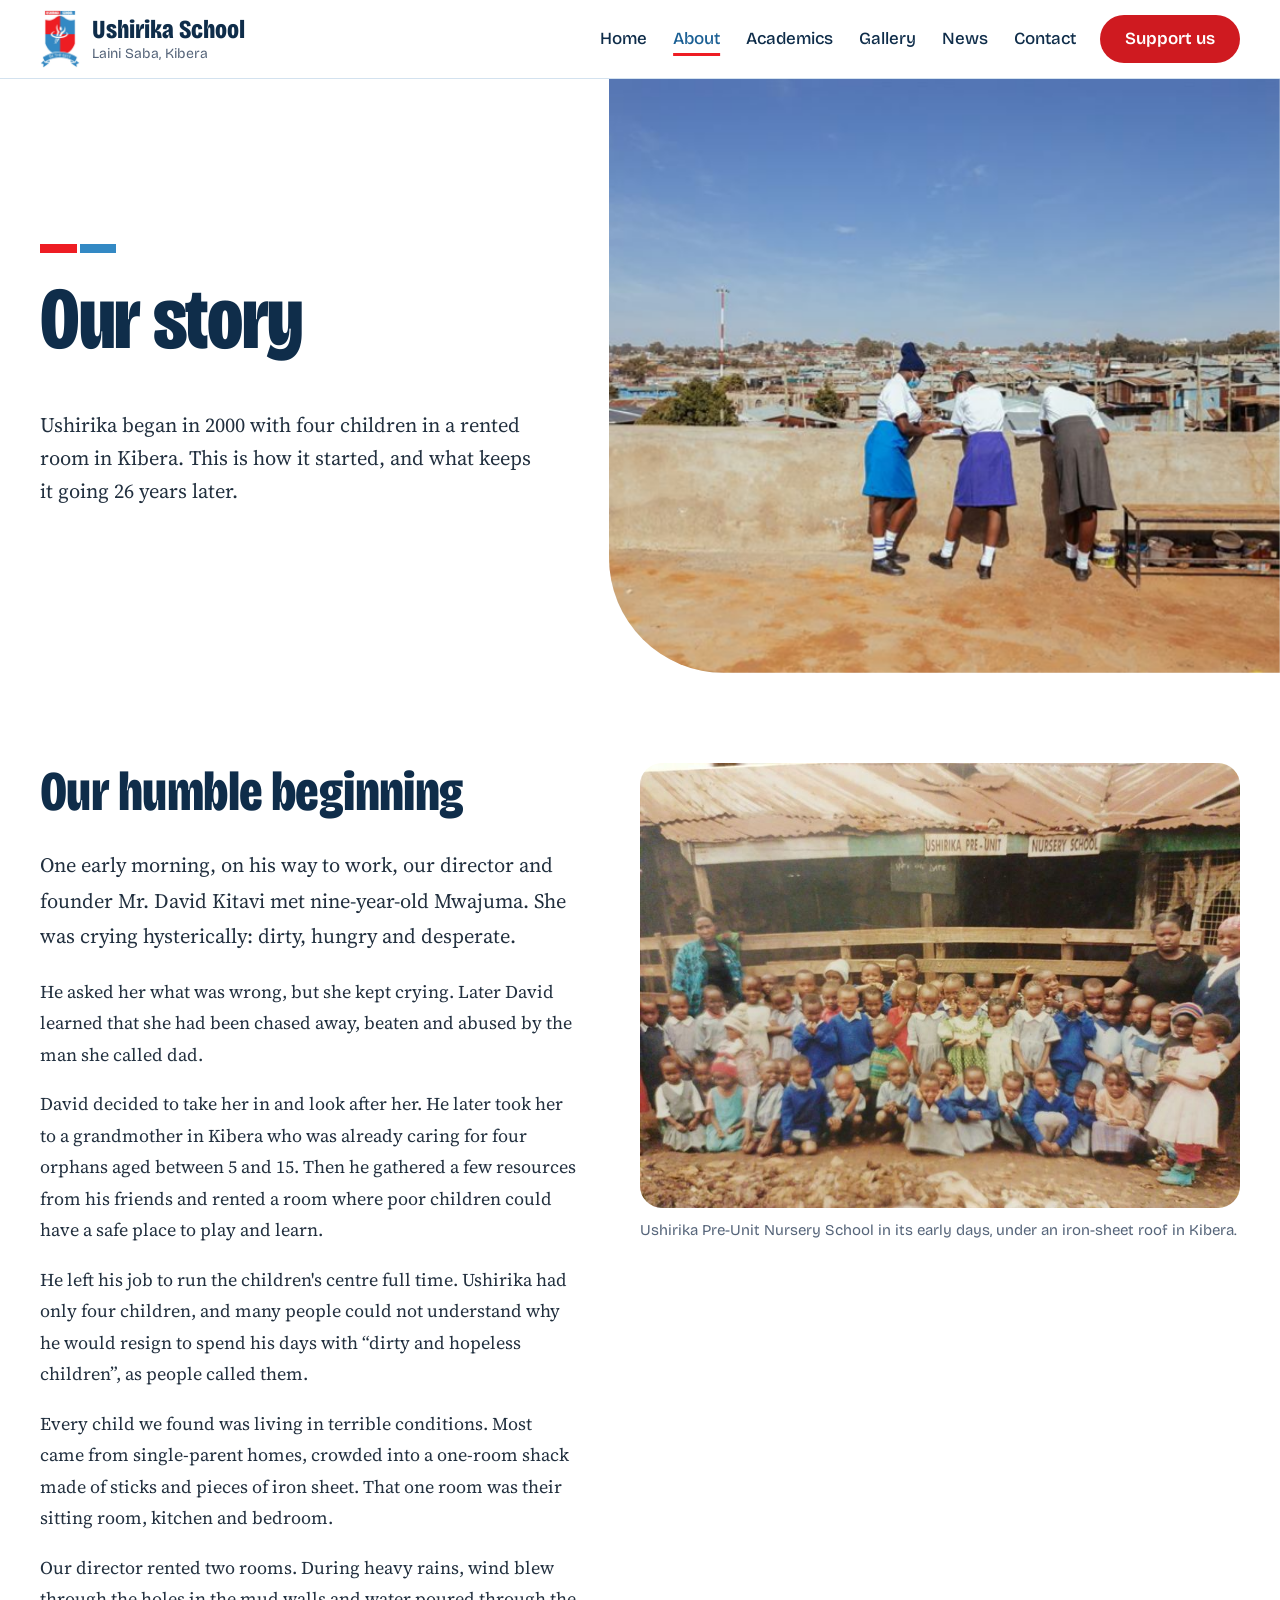
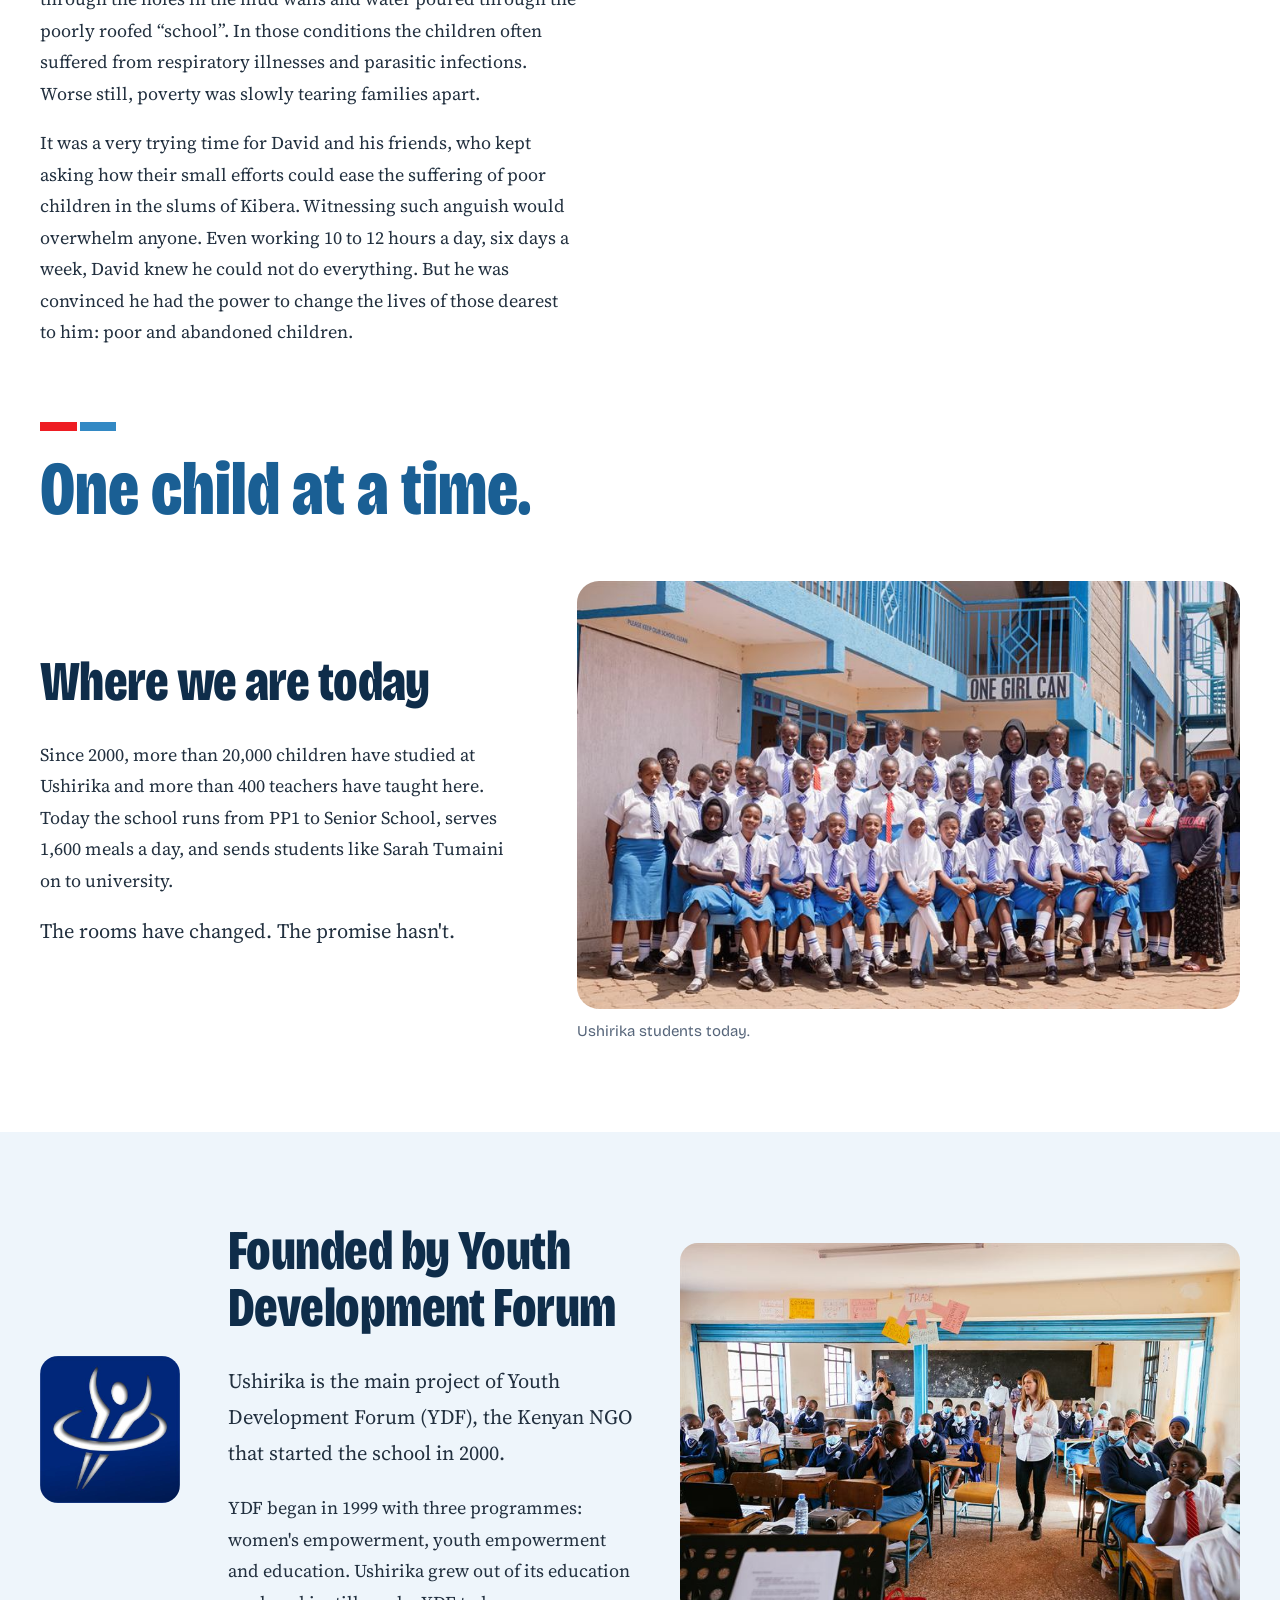
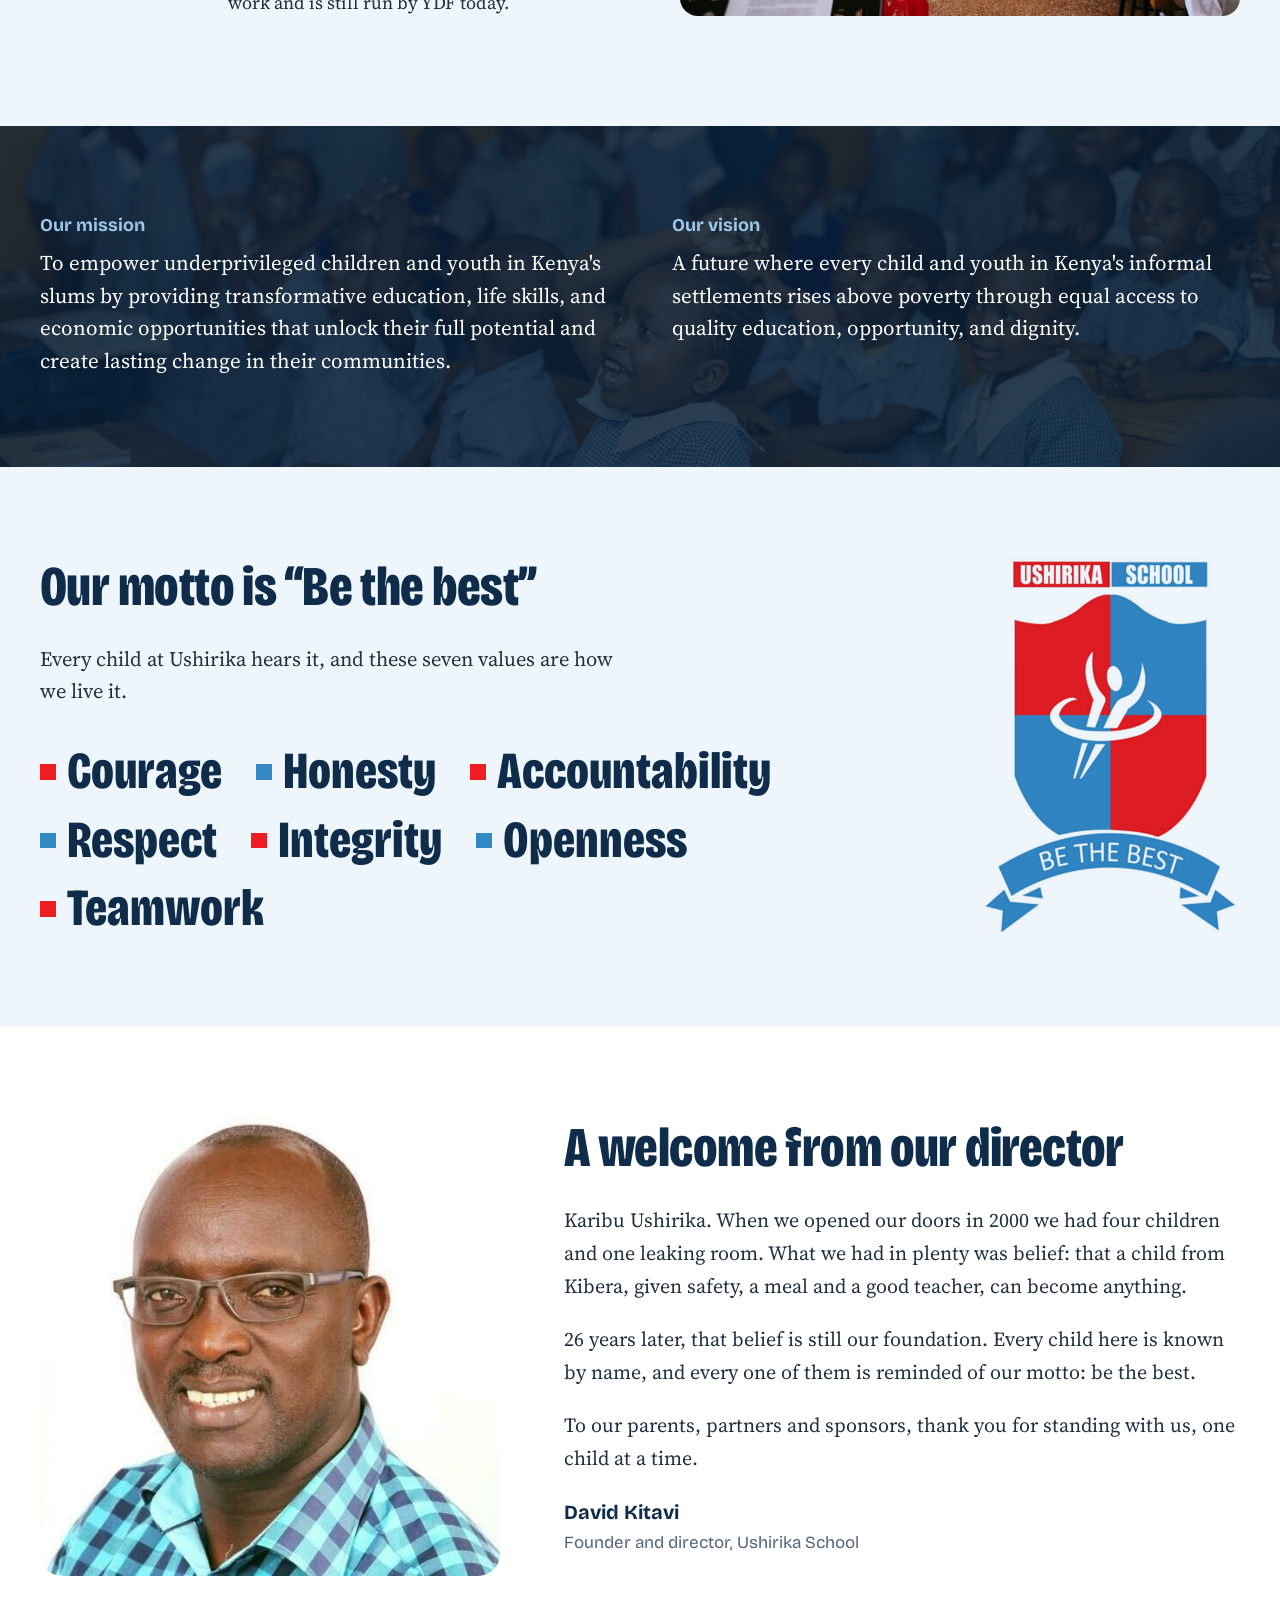
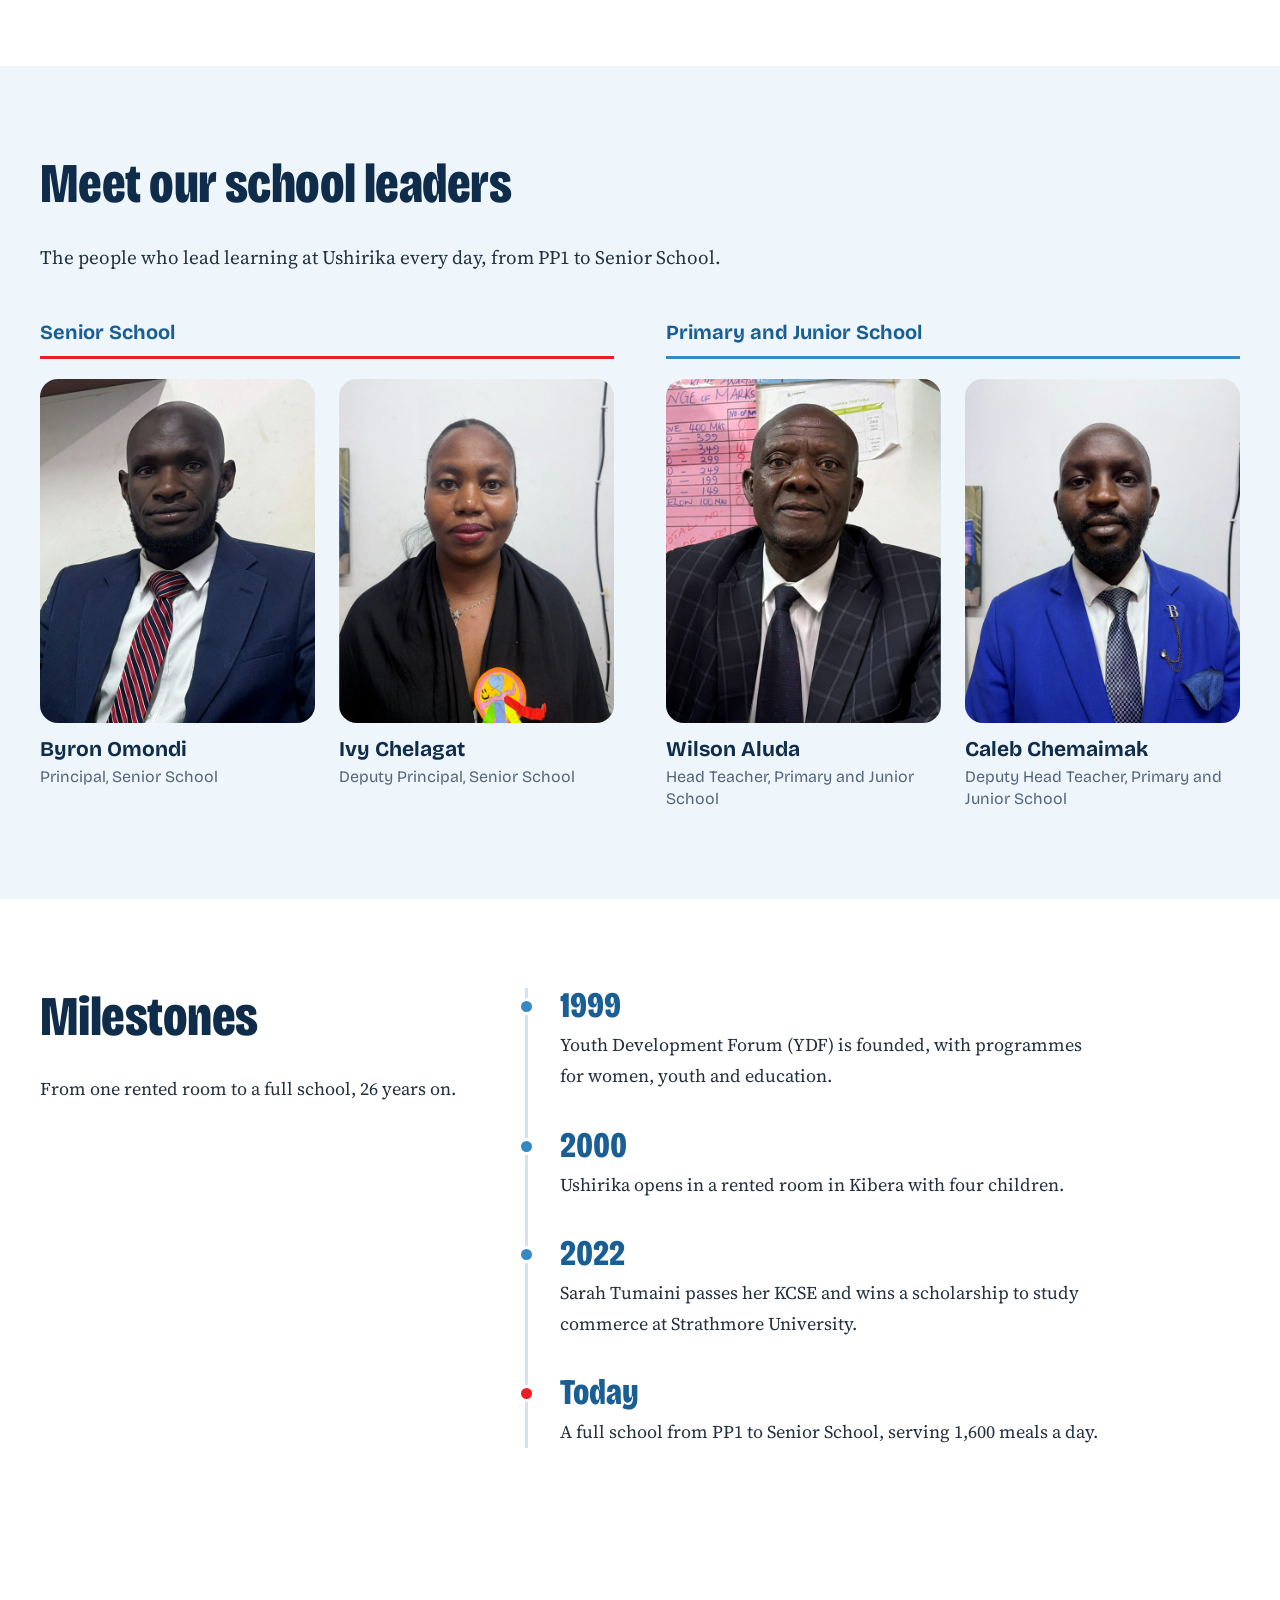
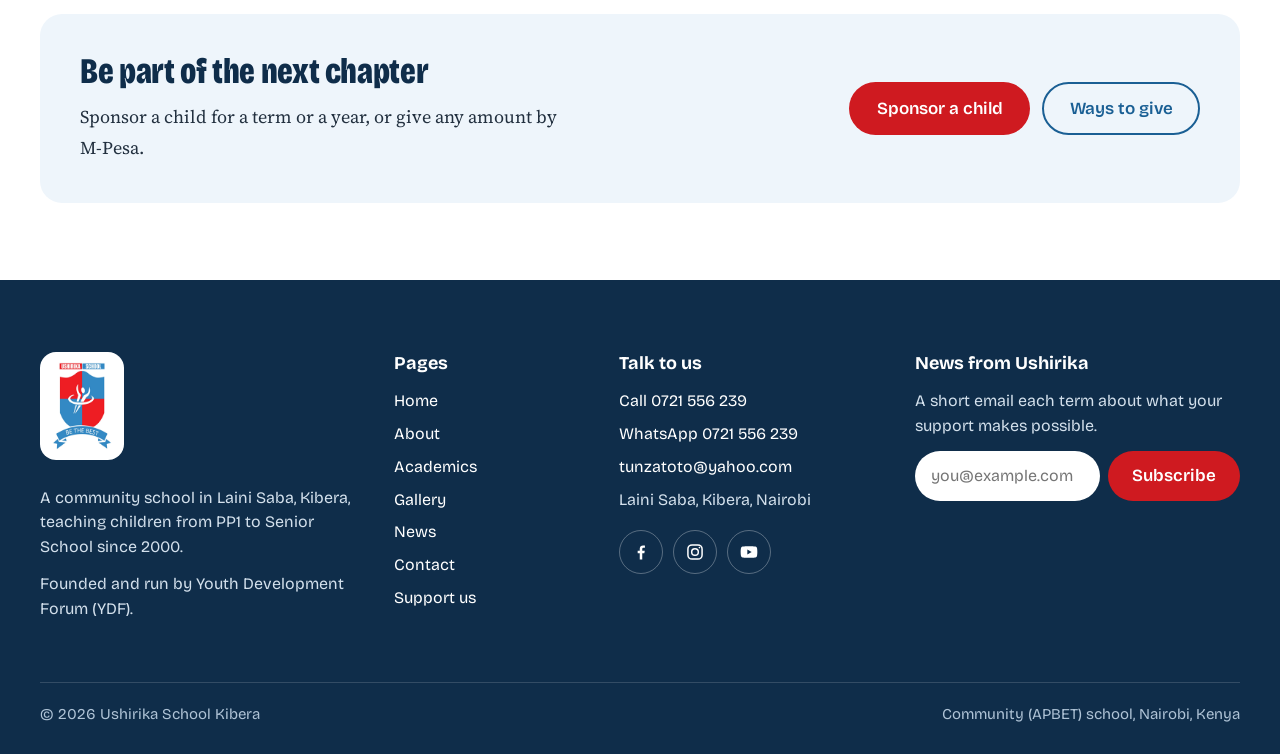
==== about.html @ ff587071 "Launch the Ushirika School Kibera website Seven pages (Home, About, Academics, Support us, Gallery, " ====
<!doctype html>
<html lang="en">
<head>
  <meta charset="utf-8">
  <meta name="viewport" content="width=device-width, initial-scale=1">
  <title>Our story | Ushirika School Kibera</title>
  <meta name="description" content="How Ushirika School began in 2000 with four children in a rented room in Kibera, and the people and values that keep it going.">
  <link rel="canonical" href="https://ushirikaschool.com/about.html">
  <meta property="og:url" content="https://ushirikaschool.com/about.html">
  <meta property="og:site_name" content="Ushirika School Kibera">
  <meta property="og:type" content="website">
  <meta property="og:title" content="Our story | Ushirika School Kibera">
  <meta property="og:description" content="Ushirika began in 2000 with four children in a rented room in Kibera.">
  <meta property="og:image" content="https://ushirikaschool.com/assets/img/og-image.jpg">
  <meta name="twitter:card" content="summary_large_image">
  <meta name="theme-color" content="#0F2D4A">
  <link rel="icon" type="image/png" sizes="32x32" href="assets/img/favicon-32.png">
  <link rel="apple-touch-icon" href="assets/img/apple-touch-icon.png">
  <link rel="preconnect" href="https://fonts.googleapis.com">
  <link rel="preconnect" href="https://fonts.gstatic.com" crossorigin>
  <link rel="stylesheet" href="https://fonts.googleapis.com/css2?family=Bricolage+Grotesque:opsz,wdth,wght@12..96,75..100,400..800&family=Source+Serif+4:ital,opsz,wght@0,8..60,400..700;1,8..60,400..700&display=swap">
  <link rel="stylesheet" href="css/style.css">
</head>
<body data-page="about">
<div id="site-header"></div>
<script src="js/site.js"></script>

<main id="main">

  <header class="page-head page-head--photo">
    <div class="wrap">
      <div class="page-head__text">
        <span class="mark" aria-hidden="true"></span>
        <h1>Our story</h1>
        <p class="lede">Ushirika began in 2000 with four children in a rented room in Kibera. This is how it started, and what keeps it going <span data-years>26</span> years later.</p>
      </div>
      <figure class="page-head__photo">
        <img src="assets/gallery/photo-10.jpg"
             srcset="assets/gallery/photo-10-small.jpg 800w, assets/gallery/photo-10.jpg 1600w"
             sizes="(max-width: 860px) 100vw, 560px" width="1600" height="1067" fetchpriority="high"
             style="object-position: 50% 60%" alt="Three students in uniform lean over a rooftop wall, with the roofs of Kibera stretching behind them">
      </figure>
    </div>
  </header>

  <section class="section" aria-labelledby="beginning-title">
    <div class="wrap">
      <div class="story">
      <div class="prose story__text">
        <h2 id="beginning-title">Our humble beginning</h2>
        <p class="lede">One early morning, on his way to work, our director and founder Mr. David Kitavi met nine-year-old Mwajuma. She was crying hysterically: dirty, hungry and desperate.</p>
        <p>He asked her what was wrong, but she kept crying. Later David learned that she had been chased away, beaten and abused by the man she called dad.</p>
        <p>David decided to take her in and look after her. He later took her to a grandmother in Kibera who was already caring for four orphans aged between 5 and 15. Then he gathered a few resources from his friends and rented a room where poor children could have a safe place to play and learn.</p>
        <p>He left his job to run the children's centre full time. Ushirika had only four children, and many people could not understand why he would resign to spend his days with “dirty and hopeless children”, as people called them.</p>
        <p>Every child we found was living in terrible conditions. Most came from single-parent homes, crowded into a one-room shack made of sticks and pieces of iron sheet. That one room was their sitting room, kitchen and bedroom.</p>
        <p>Our director rented two rooms. During heavy rains, wind blew through the holes in the mud walls and water poured through the poorly roofed “school”. In those conditions the children often suffered from respiratory illnesses and parasitic infections. Worse still, poverty was slowly tearing families apart.</p>
        <p>It was a very trying time for David and his friends, who kept asking how their small efforts could ease the suffering of poor children in the slums of Kibera. Witnessing such anguish would overwhelm anyone. Even working 10 to 12 hours a day, six days a week, David knew he could not do everything. But he was convinced he had the power to change the lives of those dearest to him: poor and abandoned children.</p>
      </div>

      <!-- On wide screens this photo stays in view beside the story as you scroll -->
      <figure class="story-photo story__aside">
        <img src="assets/img/early-nursery-school.jpg"
             srcset="assets/img/early-nursery-school-800.jpg 800w, assets/img/early-nursery-school.jpg 1600w"
             sizes="(max-width: 960px) 100vw, 480px" width="1600" height="1189" loading="lazy"
             alt="An early class photo outside Ushirika Pre-Unit Nursery School: dozens of young children in blue sweaters and grey uniforms with their teachers, in front of a wooden fence under a rusty iron-sheet roof">
        <figcaption>Ushirika Pre-Unit Nursery School in its early days, under an iron-sheet roof in Kibera.</figcaption>
      </figure>
      </div>

      <blockquote class="pullquote">
        <span class="mark" aria-hidden="true"></span>
        <p>One child at a time.</p>
      </blockquote>

      <div class="story story--today">
        <div class="prose story__text">
          <h2>Where we are today</h2>
          <p>Since 2000, more than 20,000 children have studied at Ushirika and more than 400 teachers have taught here. Today the school runs from PP1 to Senior School, serves 1,600 meals a day, and sends students like Sarah Tumaini on to university.</p>
          <p class="lede">The rooms have changed. The promise hasn't.</p>
        </div>
        <figure class="story-photo story__aside">
          <img src="assets/gallery/photo-25.jpg"
               srcset="assets/gallery/photo-25-small.jpg 800w, assets/gallery/photo-25.jpg 1600w"
               sizes="(max-width: 960px) 100vw, 560px" width="1600" height="1034" loading="lazy"
               alt="A large group of students in white shirts and blue skirts pose in front of a blue school building with a One Girl Can sign">
          <figcaption>Ushirika students today.</figcaption>
        </figure>
      </div>
    </div>
  </section>

  <section class="section section--chalk" aria-labelledby="ydf-title">
    <div class="wrap ydf">
      <img src="assets/partners/ydf.jpg" alt="Youth Development Forum (YDF) logo" width="447" height="470" loading="lazy">
      <div class="prose">
        <h2 id="ydf-title">Founded by Youth Development Forum</h2>
        <p class="lede">Ushirika is the main project of Youth Development Forum (YDF), the Kenyan NGO that started the school in 2000.</p>
        <p>YDF began in 1999 with three programmes: women's empowerment, youth empowerment and education. Ushirika grew out of its education work and is still run by YDF today.</p>
        <!-- YDF LINK NEEDED: add a link to YDF's website here when you have it -->
      </div>
      <figure class="ydf__photo">
          <img src="assets/gallery/photo-18-small.jpg" srcset="assets/gallery/photo-18-small.jpg 800w, assets/gallery/photo-18.jpg 1600w" sizes="(max-width: 900px) 100vw, 560px" width="800" height="533" loading="lazy"
               alt="A visitor speaks to a full classroom of students in navy uniforms">
        </figure>
    </div>
  </section>

  <section class="section photo-band" aria-labelledby="purpose-title">
    <img class="photo-band__img" src="assets/gallery/photo-08.jpg"
         srcset="assets/gallery/photo-08-small.jpg 800w, assets/gallery/photo-08.jpg 1600w" sizes="100vw"
         width="1600" height="1067" loading="lazy" alt="">
    <div class="wrap">
      <h2 id="purpose-title" class="sr-only">Our mission and vision</h2>
      <div class="two-col">
        <div class="statement">
          <h3>Our mission</h3>
          <p>To empower underprivileged children and youth in Kenya's slums by providing transformative education, life skills, and economic opportunities that unlock their full potential and create lasting change in their communities.</p>
        </div>
        <div class="statement">
          <h3>Our vision</h3>
          <p>A future where every child and youth in Kenya's informal settlements rises above poverty through equal access to quality education, opportunity, and dignity.</p>
        </div>
      </div>
    </div>
  </section>

  <section class="section section--chalk" aria-labelledby="values-title">
    <div class="wrap motto">
      <div>
        <h2 id="values-title">Our motto is “Be the best”</h2>
        <p class="lede" style="margin-bottom:36px">Every child at Ushirika hears it, and these seven values are how we live it.</p>
        <ul class="values">
          <li>Courage</li>
          <li>Honesty</li>
          <li>Accountability</li>
          <li>Respect</li>
          <li>Integrity</li>
          <li>Openness</li>
          <li>Teamwork</li>
        </ul>
      </div>
      <img src="assets/img/logo-large.png" alt="Ushirika School crest with the motto Be the best" width="437" height="640" loading="lazy">
    </div>
  </section>

  <section class="section" aria-labelledby="welcome-title">
    <div class="wrap welcome">
      <div class="feature__photo feature__photo--square">
        <img src="assets/img/david-kitavi.jpg" width="533" height="533" loading="lazy"
             alt="David Kitavi, founder and director of Ushirika School, smiling in glasses and a blue checked shirt">
      </div>
      <div>
        <h2 id="welcome-title">A welcome from our director</h2>
        <!-- Welcome approved by David Kitavi (confirmed 2026-11-07). -->
        <blockquote>
          <p>Karibu Ushirika. When we opened our doors in 2000 we had four children and one leaking room. What we had in plenty was belief: that a child from Kibera, given safety, a meal and a good teacher, can become anything.</p>
          <p><span data-years>26</span> years later, that belief is still our foundation. Every child here is known by name, and every one of them is reminded of our motto: be the best.</p>
          <p>To our parents, partners and sponsors, thank you for standing with us, one child at a time.</p>
          <p class="sign"><strong>David Kitavi</strong>Founder and director, Ushirika School</p>
        </blockquote>
      </div>
    </div>
  </section>

  <section class="section section--chalk" aria-labelledby="team-title">
    <div class="wrap">
      <div class="section-head">
        <h2 id="team-title">Meet our school leaders</h2>
        <p>The people who lead learning at Ushirika every day, from PP1 to Senior School.</p>
      </div>
      <!--
        HOW TO ADD A PERSON: put a 640 x 800 portrait in assets/staff/, then copy one <li class="person"> block
        into the right group and change the photo, name and role.
      -->
      <div class="team">
        <div class="team__group">
          <h3>Senior School</h3>
          <ul class="team__people">
            <li class="person">
              <figure class="person__photo"><img src="assets/staff/byron-omondi.jpg" width="640" height="800" loading="lazy" alt=""></figure>
              <p class="person__name">Byron Omondi</p>
              <p class="person__role">Principal, Senior School</p>
            </li>
            <li class="person">
              <figure class="person__photo"><img src="assets/staff/ivy-chelagat.jpg" width="640" height="800" loading="lazy" alt=""></figure>
              <p class="person__name">Ivy Chelagat</p>
              <p class="person__role">Deputy Principal, Senior School</p>
            </li>
          </ul>
        </div>
        <div class="team__group">
          <h3>Primary and Junior School</h3>
          <ul class="team__people">
            <li class="person">
              <figure class="person__photo"><img src="assets/staff/wilson-aluda.jpg" width="640" height="800" loading="lazy" alt=""></figure>
              <p class="person__name">Wilson Aluda</p>
              <p class="person__role">Head Teacher, Primary and Junior School</p>
            </li>
            <li class="person">
              <figure class="person__photo"><img src="assets/staff/caleb-chemaimak.jpg" width="640" height="800" loading="lazy" alt=""></figure>
              <p class="person__name">Caleb Chemaimak</p>
              <p class="person__role">Deputy Head Teacher, Primary and Junior School</p>
            </li>
          </ul>
        </div>
      </div>
    </div>
  </section>

  <section class="section" aria-labelledby="milestones-title">
    <div class="wrap milestones">
      <div>
        <h2 id="milestones-title">Milestones</h2>
        <p>From one rented room to a full school, <span data-years>26</span> years on.</p>
      </div>
      <ol class="timeline">
        <li><span class="timeline__year">1999</span><p>Youth Development Forum (YDF) is founded, with programmes for women, youth and education.</p></li>
        <li><span class="timeline__year">2000</span><p>Ushirika opens in a rented room in Kibera with four children.</p></li>
        <li><span class="timeline__year">2022</span><p>Sarah Tumaini passes her KCSE and wins a scholarship to study commerce at Strathmore University.</p></li>
        <li><span class="timeline__year">Today</span><p>A full school from PP1 to Senior School, serving 1,600 meals a day.</p></li>
      </ol>
    </div>
  </section>

  <section class="section section--tight">
    <div class="wrap">
      <div class="callout">
        <div>
          <h2>Be part of the next chapter</h2>
          <p>Sponsor a child for a term or a year, or give any amount by <span class="nowrap">M-Pesa</span>.</p>
        </div>
        <div class="btn-row">
          <a class="btn btn--red" href="support.html#sponsor">Sponsor a child</a>
          <a class="btn btn--ghost" href="support.html">Ways to give</a>
        </div>
      </div>
    </div>
  </section>

</main>

<div id="site-footer"></div>
</body>
</html>
---- css/style.css ----
/* Ushirika School Kibera — main stylesheet
   Colours come from the school crest: red #EE1D23 and blue #3389C4. */

:root {
  --red: #EE1D23;        /* crest red: large shapes and accents */
  --red-ink: #CF1A20;    /* darker red: buttons with white text */
  --red-dark: #A9141A;
  --blue: #3389C4;       /* crest blue */
  --blue-ink: #1A5F94;   /* darker blue: links, text, buttons */
  --navy: #0F2D4A;       /* uniform navy: headings, footer */
  --ink: #22303F;        /* body text */
  --muted: #56657A;
  --chalk: #EEF5FB;      /* pale blue section background */
  --chalk-2: #D6E8F6;
  --sky: #9CC7E6;
  --line: #D3E2EF;
  --white: #FFFFFF;

  --font-display: "Bricolage Grotesque", "Arial Narrow", Arial, sans-serif;
  --font-body: "Source Serif 4", Georgia, "Times New Roman", serif;

  --ease-out: cubic-bezier(.2, .7, .2, 1);
  --dur-quick: 160ms;
  --dur-reveal: 700ms;
  --dur-photo: 1100ms;

  --radius-photo: 22px;
  --radius-field: 10px;
  --wrap: 1320px;
  --gutter: clamp(16px, 4vw, 40px);
}

/* ---------- Base ---------- */
*, *::before, *::after { box-sizing: border-box; }
html { scroll-behavior: smooth; -webkit-text-size-adjust: 100%; }
body {
  margin: 0;
  background: var(--white);
  color: var(--ink);
  font-family: var(--font-body);
  font-size: 1.125rem;
  line-height: 1.7;
  font-optical-sizing: auto;
  overflow-x: hidden;
}
img { max-width: 100%; height: auto; display: block; }
a { color: var(--blue-ink); text-underline-offset: .18em; text-decoration-thickness: 1px; }
a:hover { color: var(--navy); }
:focus-visible { outline: 3px solid var(--blue); outline-offset: 3px; border-radius: 4px; }

h1, h2, h3, h4 { font-family: var(--font-display); color: var(--navy); margin: 0 0 .5em; line-height: 1.02; }
h1 { font-weight: 800; font-stretch: 75%; font-size: clamp(2.75rem, 7vw, 5.5rem); letter-spacing: -.015em; }
h2 { font-weight: 800; font-stretch: 75%; font-size: clamp(2.25rem, 4.6vw, 3.5rem); letter-spacing: -.01em; }
h3 { font-weight: 700; font-stretch: 87.5%; font-size: 1.5rem; line-height: 1.15; }
h4 { font-weight: 700; font-size: 1.125rem; line-height: 1.3; }
p { margin: 0 0 1em; }
ul, ol { padding-left: 1.2em; }

.wrap { width: min(100% - 2 * var(--gutter), var(--wrap)); margin-inline: auto; }
.prose { max-width: 68ch; }
.prose p { line-height: 1.75; }
.lede { font-size: clamp(1.1875rem, 1.6vw, 1.3125rem); line-height: 1.6; max-width: 60ch; }
.muted { color: var(--muted); }
.section { padding-block: clamp(52px, 7vw, 96px); }
.section--chalk { background: var(--chalk); }
.section--tight { padding-block: clamp(48px, 6vw, 80px); }
.section-head { max-width: 720px; margin-bottom: clamp(32px, 4vw, 48px); }
.section-head p { font-size: 1.1875rem; }

.sr-only {
  position: absolute; width: 1px; height: 1px; padding: 0; margin: -1px;
  overflow: hidden; clip: rect(0, 0, 0, 0); white-space: nowrap; border: 0;
}
.skip-link {
  position: absolute; left: 12px; top: -64px; z-index: 100;
  background: var(--navy); color: #fff; padding: 10px 16px; border-radius: 8px;
  font-family: var(--font-display); text-decoration: none;
}
.skip-link:focus { top: 12px; color: #fff; }

/* Red and blue bar, taken from the "USHIRIKA | SCHOOL" bar on the crest */
.mark { display: flex; width: 76px; height: 9px; margin-bottom: 22px; }
.mark::before, .mark::after { content: ""; flex: 1; }
.mark::before { background: var(--red); }
.mark::after { background: var(--blue); margin-left: 3px; }

/* ---------- Buttons ---------- */
.btn {
  display: inline-flex; align-items: center; justify-content: center; gap: .5em;
  font-family: var(--font-display); font-weight: 600; font-size: 1.0625rem; line-height: 1;
  padding: .95em 1.5em; border-radius: 999px; border: 2px solid transparent;
  text-decoration: none; cursor: pointer;
  transition: background-color .15s, color .15s, border-color .15s;
}
.btn svg { width: 1.15em; height: 1.15em; flex: none; }
.btn--red { background: var(--red-ink); color: #fff; }
.btn--red:hover { background: var(--red-dark); color: #fff; }
.btn--blue { background: var(--blue-ink); color: #fff; }
.btn--blue:hover { background: var(--navy); color: #fff; }
.btn--ghost { border-color: currentColor; color: var(--blue-ink); background: transparent; }
.btn--ghost:hover { background: var(--chalk); color: var(--navy); }
.btn--light { border-color: #fff; color: #fff; background: transparent; }
.btn--light:hover { background: #fff; color: var(--navy); }
.btn[disabled] { opacity: .7; cursor: progress; }
.btn-row { display: flex; flex-wrap: wrap; gap: 12px; }

.text-link {
  font-family: var(--font-display); font-weight: 600; font-size: 1.0625rem;
  color: var(--blue-ink); text-decoration: underline; text-decoration-thickness: 2px;
  text-underline-offset: .3em; text-decoration-color: var(--red);
}

/* ---------- Header ---------- */
.site-header {
  position: sticky; top: 0; z-index: 50;
  background: rgba(255, 255, 255, .97);
  border-bottom: 1px solid var(--line);
}
.site-header__inner { display: flex; align-items: center; gap: 20px; min-height: 78px; }
.brand { display: flex; align-items: center; gap: 12px; text-decoration: none; color: var(--navy); margin-right: auto; }
.brand img { height: 58px; width: auto; }
.brand__name { display: block; font-family: var(--font-display); font-weight: 800; font-stretch: 75%; font-size: 1.625rem; line-height: 1; }
.brand__place { display: block; font-family: var(--font-display); font-size: .875rem; color: var(--muted); margin-top: 4px; line-height: 1; }
.brand:hover { color: var(--navy); }

.nav { display: flex; align-items: center; gap: 2px; }
.nav a:not(.btn) {
  font-family: var(--font-display); font-weight: 500; font-size: 1.0625rem;
  color: var(--navy); text-decoration: none; padding: 10px 12px; border-radius: 8px;
}
.nav a:not(.btn):hover { background: var(--chalk); }
.nav a[aria-current="page"]:not(.btn) {
  color: var(--blue-ink);
  text-decoration: underline; text-decoration-color: var(--red);
  text-decoration-thickness: 3px; text-underline-offset: 9px;
}
.nav .btn { margin-left: 10px; padding: .8em 1.35em; }

.nav-toggle {
  display: none; align-items: center; gap: 8px;
  font-family: var(--font-display); font-weight: 600; font-size: 1rem; color: var(--navy);
  background: var(--chalk); border: 0; border-radius: 999px; padding: 10px 16px; cursor: pointer;
}
.nav-toggle svg { width: 20px; height: 20px; }
.nav-toggle .icon-close { display: none; }
.site-header.is-open .nav-toggle .icon-close { display: block; }
.site-header.is-open .nav-toggle .icon-menu { display: none; }

@media (max-width: 980px) {
  .nav-toggle { display: inline-flex; }
  .nav {
    display: none; position: absolute; left: 0; right: 0; top: 100%;
    flex-direction: column; align-items: stretch; gap: 0;
    background: #fff; padding: 8px var(--gutter) 24px;
    border-bottom: 1px solid var(--line);
    box-shadow: 0 16px 32px rgba(15, 45, 74, .1);
  }
  .site-header.is-open .nav { display: flex; }
  .nav a:not(.btn) { padding: 14px 6px; font-size: 1.1875rem; border-radius: 0; border-bottom: 1px solid var(--line); }
  .nav a[aria-current="page"]:not(.btn) { text-underline-offset: 6px; }
  .nav .btn { margin: 18px 0 0; }
}
@media (max-width: 420px) {
  .brand img { height: 48px; }
  .brand__name { font-size: 1.375rem; }
  .nav-toggle span { display: none; }
}

/* ---------- Home hero ---------- */
.hero {
  position: relative; display: flex; align-items: flex-end;
  min-height: clamp(560px, 86vh, 860px);
  color: #fff; background: var(--navy); overflow: hidden;
}
.hero__img { position: absolute; inset: 0; width: 100%; height: 100%; object-fit: cover; object-position: 50% 28%; }
.hero::after {
  content: ""; position: absolute; inset: 0;
  background: linear-gradient(to top, rgba(10, 32, 54, .95) 0%, rgba(10, 32, 54, .72) 30%, rgba(10, 32, 54, .18) 60%, rgba(10, 32, 54, 0) 74%);
}
.hero__content { position: relative; z-index: 1; padding-bottom: clamp(40px, 6vw, 80px); }
.hero h1 { color: #fff; font-size: clamp(3.25rem, 6.6vw, 6.5rem); line-height: .9; margin-bottom: .3em; }
.hero__sub { font-size: clamp(1.125rem, 1.5vw, 1.3125rem); line-height: 1.55; max-width: 52ch; color: rgba(255, 255, 255, .93); margin-bottom: 1.5em; }

/* Tablets and phones: photo on top, words underneath, so no faces are covered */
@media (max-width: 900px) {
  .hero { display: block; min-height: 0; }
  .hero::after { display: none; }
  .hero__img { position: static; height: auto; aspect-ratio: 4 / 3; object-position: 52% 30%; }
  .hero__content { padding-block: 32px 44px; }
  .hero h1 { font-size: clamp(2.75rem, 11vw, 4.5rem); }
}
@media (max-width: 520px) { .hero__img { aspect-ratio: 1 / 1; object-position: 56% 40%; } }

/* The page's one load-in moment */
@keyframes rise { from { opacity: 0; transform: translateY(18px); } to { opacity: 1; transform: none; } }
.hero__content > * { animation: rise .9s cubic-bezier(.2, .7, .2, 1) both; }
.hero__content > :nth-child(2) { animation-delay: .12s; }
.hero__content > :nth-child(3) { animation-delay: .24s; }

/* ---------- Interior page heading ---------- */
.page-head { padding-block: clamp(56px, 8vw, 104px) clamp(36px, 5vw, 64px); border-bottom: 1px solid var(--line); }
.page-head h1 { max-width: 15ch; }
.page-head .lede { margin-bottom: 0; }

/* ---------- Origin story + crest counters ---------- */
.origin { display: grid; grid-template-columns: minmax(0, 1fr) minmax(0, 500px); gap: clamp(40px, 6vw, 96px); align-items: center; }
.origin .prose { max-width: 58ch; }
@media (max-width: 900px) { .origin { grid-template-columns: minmax(0, 1fr); } }

.crest {
  list-style: none; margin: 0 auto; padding: 0;
  width: 100%; max-width: 500px; aspect-ratio: 480 / 560;
  display: grid; grid-template-columns: 1fr 1fr; grid-template-rows: 1fr 1fr;
  clip-path: url(#crest-clip);
}
.crest li { display: flex; flex-direction: column; align-items: center; text-align: center; color: #fff; padding-inline: 7%; }
.crest li:nth-child(1), .crest li:nth-child(4) { background: var(--red); }
.crest li:nth-child(2), .crest li:nth-child(3) { background: var(--blue); }
.crest li:nth-child(1), .crest li:nth-child(2) { justify-content: flex-end; padding-bottom: 11%; }
.crest li:nth-child(3), .crest li:nth-child(4) { justify-content: flex-start; padding-top: 11%; }
.crest__num {
  display: block; font-family: var(--font-display); font-weight: 800; font-stretch: 75%;
  font-size: clamp(2.75rem, 6.4vw, 4.75rem); line-height: .9; letter-spacing: -.01em;
  font-variant-numeric: tabular-nums;
}
.crest__label {
  display: block; font-family: var(--font-display); font-weight: 500;
  font-size: clamp(.875rem, 1.35vw, 1.0625rem); line-height: 1.25; margin-top: .45em; max-width: 13ch;
}
.crest-note { text-align: center; font-family: var(--font-display); font-size: .9375rem; color: var(--muted); margin-top: 14px; }

/* ---------- Class ladder (PP1 to Senior School) ---------- */
.ladder {
  list-style: none; margin: 0; padding: 0;
  display: grid; grid-template-columns: repeat(4, minmax(0, 1fr)); gap: 10px; align-items: end;
  border-bottom: 5px solid var(--navy);
}
.ladder li { border-radius: 20px 20px 0 0; padding: 24px 22px 26px; display: flex; flex-direction: column; }
.ladder h3 { font-size: 1.25rem; margin: 0 0 .2em; color: inherit; }
.ladder p { font-size: 1rem; line-height: 1.5; margin: 0; }
.ladder .ladder__grades { font-family: var(--font-display); font-weight: 800; font-stretch: 75%; font-size: clamp(2rem, 3.2vw, 2.75rem); line-height: 1; margin: 0 0 .45em; }
.ladder li:nth-child(1) { min-height: 210px; background: var(--chalk-2); color: var(--navy); }
.ladder li:nth-child(2) { min-height: 260px; background: var(--sky); color: var(--navy); }
.ladder li:nth-child(3) { min-height: 310px; background: var(--blue-ink); color: #fff; }
.ladder li:nth-child(4) { min-height: 360px; background: var(--navy); color: #fff; }
.section--chalk .ladder li:nth-child(1) { background: #fff; }
@media (max-width: 860px) {
  .ladder { grid-template-columns: minmax(0, 1fr); border-bottom: 0; gap: 8px; }
  .ladder li { min-height: 0 !important; border-radius: 16px; }
  .ladder li:nth-child(2) { margin-left: 4%; }
  .ladder li:nth-child(3) { margin-left: 8%; }
  .ladder li:nth-child(4) { margin-left: 12%; }
}

/* ---------- Programmes ---------- */
.programmes { list-style: none; margin: 0; padding: 0; display: grid; grid-template-columns: repeat(3, minmax(0, 1fr)); gap: 0 clamp(24px, 4vw, 56px); }
.programmes li { border-top: 1px solid var(--line); padding: 26px 0 30px; }
.programmes svg { width: 34px; height: 34px; color: var(--blue-ink); margin-bottom: 14px; }
.programmes h3 { font-size: 1.375rem; margin-bottom: .35em; }
.programmes p { font-size: 1.0625rem; line-height: 1.6; margin: 0; color: var(--ink); }
@media (max-width: 900px) { .programmes { grid-template-columns: repeat(2, minmax(0, 1fr)); } }
@media (max-width: 560px) { .programmes { grid-template-columns: minmax(0, 1fr); } }

/* Three photos above the programmes list: one big on the left, two stacked on the right */
.photo-row {
  display: grid; grid-template-columns: minmax(0, 1.5fr) minmax(0, 1fr); grid-template-rows: repeat(2, minmax(0, 1fr));
  height: clamp(440px, 48vw, 660px); gap: clamp(10px, 1.4vw, 16px); margin-bottom: clamp(36px, 5vw, 56px);
}
.photo-row figure { margin: 0; min-height: 0; }
.photo-row figure:first-child { grid-row: span 2; }
.photo-row img { width: 100%; height: 100%; object-fit: cover; border-radius: 18px; }
@media (max-width: 700px) {
  .photo-row { grid-template-columns: repeat(2, minmax(0, 1fr)); grid-template-rows: none; height: auto; }
  .photo-row figure:first-child { grid-column: span 2; grid-row: auto; }
  .photo-row img { aspect-ratio: 1; height: auto; }
  .photo-row figure:first-child img { aspect-ratio: 3 / 2; }
}

.support-photo { margin: 28px 0 0; }
.support-photo img { width: 100%; border-radius: 18px; }
.support-photo figcaption { font-family: var(--font-display); font-size: .9375rem; color: var(--muted); margin-top: 10px; }

/* ---------- Feature (photo + text) ---------- */
.feature { display: grid; grid-template-columns: minmax(0, 1fr) minmax(0, 1fr); gap: clamp(32px, 5vw, 72px); align-items: center; }
.feature--flip { grid-template-columns: minmax(0, 1fr) minmax(0, 1fr); }
.feature--flip > :first-child { order: 2; }
.feature__photo { border-radius: var(--radius-photo); overflow: hidden; }
.feature__photo img { width: 100%; aspect-ratio: 4 / 5; object-fit: cover; }
.feature__photo--square img { aspect-ratio: 1; }

@media (max-width: 860px) {
  .feature, .feature--flip { grid-template-columns: minmax(0, 1fr); }
  .feature--flip > :first-child { order: 0; }
  .feature__photo, .feature .photo-slot { max-width: none; }
  .feature__photo img { aspect-ratio: 4 / 3; }
}

/* Spot for a photo that hasn't been sent yet. Replace it with an <img>. */
.photo-slot {
  display: grid; place-items: center; text-align: center; gap: 10px;
  aspect-ratio: 4 / 5; padding: 24px;
  background: var(--chalk); border: 2px dashed #A9C6DE; border-radius: var(--radius-photo);
  color: var(--blue-ink); font-family: var(--font-display); font-size: 1rem; line-height: 1.4;
}
.photo-slot svg { display: block; width: 44px; height: 44px; margin: 0 auto 10px; }
.photo-slot--wide { aspect-ratio: 4 / 3; }
.photo-slot--square { aspect-ratio: 1; }

/* ---------- Sponsorship fee sheet ---------- */
.sponsor { display: grid; grid-template-columns: minmax(0, 1fr) minmax(0, 560px); gap: clamp(32px, 6vw, 88px); align-items: start; }
@media (max-width: 960px) { .sponsor { grid-template-columns: minmax(0, 1fr); } }
.fee-sheet {
  background: #fff; border-radius: 6px; padding: clamp(24px, 4vw, 40px);
  border-top: 8px solid var(--red);
  box-shadow: 0 1px 0 var(--line), 0 24px 48px -24px rgba(15, 45, 74, .25);
}
.fee-sheet__head { display: flex; align-items: center; gap: 16px; margin-bottom: 18px; }
.fee-sheet__head img { height: 64px; width: auto; }
.fee-sheet__head h3 { margin: 0; font-size: 1.5rem; }
.fee-sheet__head p { margin: 2px 0 0; font-family: var(--font-display); font-size: .9375rem; color: var(--muted); line-height: 1.3; }
.fees { width: 100%; border-collapse: collapse; font-family: var(--font-display); font-size: 1.0625rem; }
.fees th, .fees td { padding: 14px 8px; border-bottom: 1px solid var(--line); text-align: left; vertical-align: top; }
.fees thead th { font-size: .9375rem; font-weight: 600; color: var(--muted); border-bottom: 2px solid var(--navy); padding-top: 4px; }
.fees .num { text-align: right; font-variant-numeric: tabular-nums; white-space: nowrap; }
.fees tbody .num { font-weight: 700; color: var(--navy); }
.fees tbody th { font-weight: 600; color: var(--navy); }
.fees small { display: block; font-weight: 400; color: var(--muted); font-size: .875rem; }
.fees tr.is-extra th, .fees tr.is-extra .num { color: var(--blue-ink); }
.fee-sheet__foot { font-family: var(--font-display); font-size: .9375rem; color: var(--muted); margin: 16px 0 0; line-height: 1.45; }
.fees .cur-head { display: none; }
/* Phones: "KES" moves into the column headings so the table fits the card */
@media (max-width: 480px) {
  .fee-sheet { padding: 22px 16px; }
  .fees { font-size: 1rem; }
  .fees th, .fees td { padding: 12px 4px; }
  .fees thead th { font-size: .875rem; }
  .fees thead .num { white-space: normal; }
  .fees .cur { display: none; }
  .fees .cur-head { display: inline; }
}

/* M-Pesa strip */
.paybill {
  display: flex; flex-wrap: wrap; align-items: center; gap: 12px 32px;
  margin-top: clamp(36px, 5vw, 56px); padding: 22px 28px; border-radius: 18px;
  background: var(--navy); color: #fff; font-family: var(--font-display);
}
.paybill__title { font-weight: 700; font-size: 1.1875rem; margin-right: auto; }
.paybill__item { display: flex; align-items: center; gap: 10px; }
.paybill__item span { color: #B9CDE0; font-size: .9375rem; }
.paybill__item strong { font-size: 1.625rem; font-weight: 800; font-stretch: 75%; letter-spacing: .02em; }

.copy {
  font-family: var(--font-display); font-weight: 600; font-size: .875rem;
  border: 1.5px solid currentColor; background: transparent; color: inherit;
  border-radius: 999px; padding: 5px 12px; cursor: pointer; line-height: 1.2;
}
.copy:hover { background: rgba(255, 255, 255, .12); }
.copy.is-done { border-color: #7FD69B; color: #7FD69B; }

/* ---------- Quotes ---------- */
.quotes { display: grid; grid-template-columns: repeat(3, minmax(0, 1fr)); gap: clamp(28px, 4vw, 56px); }
.quote { margin: 0; padding-top: 22px; border-top: 3px solid var(--blue); }
.quote:nth-child(2) { border-top-color: var(--red); }
.quote p { font-size: 1.25rem; line-height: 1.55; font-style: italic; color: var(--navy); }
.quote { display: flex; flex-direction: column; }
.quote p { flex: 1; }
.quote footer { font-family: var(--font-display); font-size: .9375rem; line-height: 1.35; color: var(--muted); }
.quote footer strong { color: var(--navy); font-weight: 700; font-size: 1.0625rem; display: block; margin-bottom: 2px; }
.quote__by { display: flex; align-items: center; gap: 14px; margin-top: 8px; }
.quote__photo { flex: none; width: 64px; height: 64px; border-radius: 50%; box-shadow: 0 0 0 3px #fff, 0 0 0 4px var(--line); }
@media (max-width: 860px) { .quotes { grid-template-columns: minmax(0, 1fr); row-gap: 40px; } .quotes:has([data-draft]) { row-gap: 72px; } }

/* Draft content: remove the data-draft attribute once it has been approved */
[data-draft] { position: relative; outline: 2px dashed var(--red); outline-offset: 12px; border-radius: 2px; }
[data-draft]::before {
  content: "Draft: needs approval before launch";
  position: absolute; top: -12px; left: 0; transform: translateY(-100%); z-index: 2;
  background: var(--red-ink); color: #fff; font-family: var(--font-display); font-style: normal;
  font-size: .75rem; font-weight: 600; line-height: 1.4; padding: 3px 10px; border-radius: 999px; white-space: nowrap;
}

/* ---------- Partners strip ---------- */
.partners-intro { display: flex; flex-wrap: wrap; justify-content: space-between; align-items: end; gap: 12px 32px; margin-bottom: 36px; }
.partners-intro h2 { margin: 0; }
.partners-intro p { margin: 0; max-width: 52ch; }
.marquee {
  overflow: hidden;
  -webkit-mask-image: linear-gradient(to right, transparent, #000 7%, #000 93%, transparent);
  mask-image: linear-gradient(to right, transparent, #000 7%, #000 93%, transparent);
}
.marquee__track { --marquee-gap: 64px; display: flex; align-items: center; gap: var(--marquee-gap); width: max-content; animation: marquee 48s linear infinite; }
.marquee:hover .marquee__track, .marquee:focus-within .marquee__track, .marquee.is-paused .marquee__track { animation-play-state: paused; }
.marquee__track a { flex: none; display: flex; align-items: center; height: 96px; padding: 8px; border-radius: 10px; }
.marquee__track img { height: 60px; width: auto; max-width: 220px; object-fit: contain; }
.marquee__track img.logo--tall { height: 76px; }
.marquee__track img.logo--padded { height: 96px; max-width: none; }
@keyframes marquee { to { transform: translateX(calc(-50% - var(--marquee-gap) / 2)); } }

/* Pause / play button for the moving strips */
.marquee-toggle {
  display: inline-flex; align-items: center; gap: 8px; min-height: 44px; padding: 8px 16px;
  font-family: var(--font-display); font-weight: 600; font-size: .9375rem; line-height: 1;
  color: inherit; background: transparent; border: 1.5px solid currentColor; border-radius: 999px; cursor: pointer;
  transition: background-color var(--dur-quick) ease;
}
.marquee-toggle svg { width: 16px; height: 16px; }
.marquee-toggle .i-play { display: none; }
.marquee-toggle.is-paused .i-play { display: block; }
.marquee-toggle.is-paused .i-pause { display: none; }
.partners-intro .marquee-toggle { color: var(--blue-ink); }
.partners-intro .marquee-toggle:hover { background: var(--chalk); }

/* "Life at Ushirika" photo strip on the home page */
.filmstrip { background: var(--navy); color: #fff; }
.filmstrip h2 { color: #fff; margin: 0; }
.strip-head { display: flex; flex-wrap: wrap; justify-content: space-between; align-items: end; gap: 16px 32px; margin-bottom: 32px; }
.strip-head__actions { display: flex; flex-wrap: wrap; align-items: center; gap: 16px 24px; }
.filmstrip .text-link { color: #fff; }
.filmstrip .marquee-toggle:hover { background: rgba(255, 255, 255, .12); }
.marquee--photos .marquee__track { --marquee-gap: 16px; animation-duration: 80s; }
.marquee--photos .marquee__track a { height: auto; padding: 0; border-radius: 18px; overflow: hidden; }
.marquee--photos .marquee__track img { height: clamp(240px, 32vw, 440px); width: auto; max-width: none; object-fit: cover; border-radius: 18px; }

/* ---------- Generic content blocks ---------- */
.two-col { display: grid; grid-template-columns: repeat(2, minmax(0, 1fr)); gap: clamp(32px, 5vw, 72px); }
@media (max-width: 800px) { .two-col { grid-template-columns: minmax(0, 1fr); } }
.statement h3 { font-size: 1.125rem; font-stretch: 100%; color: var(--blue-ink); margin-bottom: .6em; }
.statement p { font-size: 1.3125rem; line-height: 1.55; color: var(--navy); margin: 0; }

.pullquote { margin: clamp(32px, 5vw, 56px) 0; }

/* Photo inside the founding story, wider than the text column */
.story-photo { margin: clamp(32px, 5vw, 56px) 0; max-width: 980px; }
.story-photo img { width: 100%; border-radius: var(--radius-photo); }
.story-photo figcaption { font-family: var(--font-display); font-size: .9375rem; line-height: 1.45; color: var(--muted); margin-top: 12px; max-width: 60ch; }
.pullquote p {
  font-family: var(--font-display); font-weight: 800; font-stretch: 75%;
  font-size: clamp(2.75rem, 6vw, 4.75rem); line-height: .95; color: var(--blue-ink); margin: 0;
}

.values { list-style: none; margin: 0; padding: 0; display: flex; flex-wrap: wrap; gap: 14px 34px; }
.values li { font-family: var(--font-display); font-weight: 800; font-stretch: 75%; font-size: clamp(2rem, 4.4vw, 3.25rem); line-height: 1.05; color: var(--navy); }
.values li::before { content: ""; display: inline-block; width: .3em; height: .3em; margin-right: .22em; vertical-align: .16em; background: var(--red); }
.values li:nth-child(even)::before { background: var(--blue); }

.ydf { display: grid; grid-template-columns: 160px minmax(0, 1fr); gap: clamp(24px, 4vw, 48px); align-items: start; }
.ydf img { width: 160px; border-radius: 18px; }
@media (max-width: 600px) { .ydf { grid-template-columns: minmax(0, 1fr); } .ydf img { width: 112px; } }

.timeline { list-style: none; margin: 0; padding: 0; border-left: 3px solid var(--line); }
.timeline li { position: relative; padding: 0 0 36px 32px; max-width: 64ch; }
.timeline li:last-child { padding-bottom: 0; }
.timeline li::before { content: ""; position: absolute; left: -10px; top: 10px; width: 17px; height: 17px; border-radius: 50%; background: var(--blue); border: 3px solid #fff; }
.timeline li:last-child::before { background: var(--red); }
.timeline__year { display: block; font-family: var(--font-display); font-weight: 800; font-stretch: 75%; font-size: 2.25rem; line-height: 1; color: var(--blue-ink); margin-bottom: 6px; }
.timeline p { margin: 0; }

.motto { display: grid; grid-template-columns: minmax(0, 1fr) auto; gap: clamp(32px, 5vw, 72px); align-items: center; }
.motto img { width: clamp(180px, 22vw, 260px); mix-blend-mode: multiply; } /* hides the logo's white background on pale blue */
.milestones { display: grid; grid-template-columns: minmax(0, 1fr) minmax(0, 1.7fr); gap: clamp(24px, 5vw, 72px); align-items: start; }
@media (max-width: 800px) { .milestones { grid-template-columns: minmax(0, 1fr); } }
@media (max-width: 700px) { .motto { grid-template-columns: minmax(0, 1fr); } .motto img { order: -1; } }

.welcome { display: grid; grid-template-columns: minmax(0, 460px) minmax(0, 1fr); gap: clamp(32px, 5vw, 72px); align-items: center; }
.welcome blockquote { margin: 0; }
.welcome blockquote p { font-size: 1.25rem; line-height: 1.65; }
.welcome .sign { font-family: var(--font-display); font-size: 1.0625rem; color: var(--muted); margin-top: 1.2em; }
.welcome .sign strong { display: block; font-size: 1.25rem; color: var(--navy); }
@media (max-width: 800px) { .welcome { grid-template-columns: minmax(0, 1fr); } .welcome .photo-slot, .welcome .feature__photo { max-width: 460px; } }

/* Level details on Academics */
.levels { display: grid; gap: 0; }
.level { display: grid; grid-template-columns: minmax(0, 210px) minmax(0, 1fr) minmax(0, 540px); gap: clamp(20px, 4vw, 56px); align-items: center; padding: 32px 0; border-top: 1px solid var(--line); }
.level__photo { margin: 0; }
.level__photo img { width: 100%; aspect-ratio: 3 / 2; object-fit: cover; border-radius: 18px; }
@media (max-width: 1000px) { .level { grid-template-columns: minmax(0, 200px) minmax(0, 1fr); } .level__photo { grid-column: 1 / -1; order: -1; } }
.level:last-child { border-bottom: 1px solid var(--line); }
.level__grades { font-family: var(--font-display); font-weight: 800; font-stretch: 75%; font-size: clamp(2.25rem, 4vw, 3.25rem); line-height: 1; color: var(--blue-ink); margin: 0 0 .2em; }
.level h2 { font-size: 1.5rem; font-stretch: 87.5%; margin: 0; }
.level p { margin: 0; max-width: 62ch; }
@media (max-width: 700px) { .level { grid-template-columns: minmax(0, 1fr); padding: 28px 0; } }

.callout {
  display: grid; grid-template-columns: minmax(0, 1fr) auto; gap: 20px 40px; align-items: center;
  padding: clamp(24px, 4vw, 40px); border-radius: 22px; background: var(--chalk); border-left: 0;
}
.callout h2 { font-size: clamp(1.75rem, 3vw, 2.25rem); margin-bottom: .3em; }
.callout p { margin: 0; max-width: 56ch; }
@media (max-width: 760px) { .callout { grid-template-columns: minmax(0, 1fr); } }

/* ---------- Support page ---------- */
.steps { list-style: none; counter-reset: step; margin: 0; padding: 0; display: grid; gap: 14px; }
.steps li { counter-increment: step; position: relative; min-height: 34px; padding: 4px 0 0 50px; font-family: var(--font-display); font-size: 1.125rem; line-height: 1.45; }
.steps li::before {
  content: counter(step); position: absolute; left: 0; top: 0;
  display: grid; place-items: center; width: 34px; height: 34px; border-radius: 50%;
  background: var(--blue-ink); color: #fff; font-weight: 700; font-size: 1rem;
}
.nowrap { white-space: nowrap; }
.steps strong { color: var(--navy); }

.give { display: grid; grid-template-columns: repeat(2, minmax(0, 1fr)); gap: clamp(24px, 4vw, 48px); }
@media (max-width: 860px) { .give { grid-template-columns: minmax(0, 1fr); } }
.give__panel { border: 1.5px solid var(--line); border-radius: 22px; padding: clamp(24px, 4vw, 40px); background: #fff; }
.give__panel h2 { font-size: clamp(1.875rem, 3.4vw, 2.5rem); }
.details { margin: 0 0 20px; display: grid; grid-template-columns: auto minmax(0, 1fr); gap: 0; font-family: var(--font-display); }
.details dt, .details dd { padding: 12px 0; border-bottom: 1px solid var(--line); margin: 0; }
.details dt { color: var(--muted); font-size: .9375rem; padding-top: 15px; padding-right: 20px; }
.details dd { display: flex; justify-content: space-between; align-items: center; gap: 12px; color: var(--navy); font-weight: 600; font-size: 1.0625rem; word-break: break-word; }
.details .copy { flex: none; color: var(--blue-ink); }
.details .copy:hover { background: var(--chalk); }
.details .copy.is-done { color: #1E7A3E; border-color: #1E7A3E; }
@media (max-width: 480px) { .details { grid-template-columns: minmax(0, 1fr); } .details dt { border-bottom: 0; padding-bottom: 0; } }
.give__note { font-family: var(--font-display); font-size: 1rem; color: var(--muted); margin: 0; }
.sponsor-grid { display: grid; grid-template-columns: minmax(0, 1fr) minmax(0, 1fr); gap: clamp(32px, 5vw, 64px); align-items: start; }
@media (max-width: 960px) { .sponsor-grid { grid-template-columns: minmax(0, 1fr); } }

/* ---------- Forms ---------- */
.form-card { background: #fff; border-radius: 22px; padding: clamp(24px, 4vw, 44px); border: 1.5px solid var(--line); }
.field { display: grid; gap: 6px; margin-bottom: 18px; }
.field label, .field legend { font-family: var(--font-display); font-weight: 600; font-size: 1rem; color: var(--navy); }
.field .hint { font-family: var(--font-display); font-weight: 400; color: var(--muted); font-size: .875rem; }
.field input, .field select, .field textarea {
  width: 100%; font-family: var(--font-display); font-size: 1.0625rem; color: var(--ink);
  padding: 12px 14px; border: 1.5px solid #B8CCDD; border-radius: var(--radius-field); background: #fff;
}
.field textarea { min-height: 140px; resize: vertical; line-height: 1.5; }
.field input:focus, .field select:focus, .field textarea:focus { outline: none; border-color: var(--blue); box-shadow: 0 0 0 4px rgba(51, 137, 196, .22); }
.field-row { display: grid; grid-template-columns: repeat(2, minmax(0, 1fr)); gap: 0 16px; }
@media (max-width: 600px) { .field-row { grid-template-columns: minmax(0, 1fr); } }
.check { display: flex; gap: 10px; align-items: flex-start; font-family: var(--font-display); font-size: 1rem; margin-bottom: 18px; }
.check input { width: 20px; height: 20px; margin-top: 2px; accent-color: var(--blue-ink); }
.hp { position: absolute !important; left: -9999px !important; width: 1px; height: 1px; overflow: hidden; }
.form-status { font-family: var(--font-display); font-size: 1rem; line-height: 1.45; margin-top: 14px; }
.form-status:empty { display: none; }
.form-status.is-success { padding: 14px 16px; border-radius: 10px; background: #E7F5EC; color: #1C5631; }
.form-status.is-error { padding: 14px 16px; border-radius: 10px; background: #FDECEC; color: #8E1318; }

/* ---------- Contact ---------- */
.contact-grid { display: grid; grid-template-columns: minmax(0, 1fr) minmax(0, 1.25fr); gap: clamp(32px, 6vw, 88px); align-items: start; }
@media (max-width: 900px) { .contact-grid { grid-template-columns: minmax(0, 1fr); } }
.contact-list { list-style: none; margin: 0 0 32px; padding: 0; }
.contact-list li { display: grid; grid-template-columns: 44px minmax(0, 1fr); gap: 14px; align-items: start; padding: 18px 0; border-bottom: 1px solid var(--line); }
.contact-list li:first-child { border-top: 1px solid var(--line); }
.contact-list svg { width: 26px; height: 26px; color: var(--blue-ink); margin-top: 4px; }
.contact-list span { display: block; font-family: var(--font-display); font-size: .9375rem; color: var(--muted); }
.contact-list a, .contact-list strong { font-family: var(--font-display); font-size: 1.25rem; font-weight: 600; color: var(--navy); word-break: break-word; }
.map { border: 0; width: 100%; height: clamp(320px, 45vw, 460px); border-radius: var(--radius-photo); display: block; background: var(--chalk); }

/* ---------- Gallery and lightbox ---------- */
/* Gallery mosaic: tiles can be big (2x2), wide (2x1), tall (1x2) or normal.
   "dense" lets later photos fill any gaps, so the grid stays packed. */
.gallery { display: grid; grid-template-columns: repeat(4, minmax(0, 1fr)); grid-auto-rows: clamp(150px, 19vw, 270px); grid-auto-flow: dense; gap: clamp(8px, 1.2vw, 14px); }
.g-item { position: relative; margin: 0; border-radius: 16px; overflow: hidden; background: var(--chalk); }
.g-item--big { grid-column: span 2; grid-row: span 2; }
.g-item--wide { grid-column: span 2; }
.g-item--tall { grid-row: span 2; }
.g-item a { display: block; height: 100%; }
.g-item a:focus-visible { outline-offset: -4px; }
.g-item img { width: 100%; height: 100%; object-fit: cover; transition: transform .5s var(--ease-out); }
.g-item a:hover img, .g-item a:focus-visible img { transform: scale(1.04); }
.g-item figcaption {
  position: absolute; inset: auto 0 0 0; padding: 36px 14px 12px; pointer-events: none;
  font-family: var(--font-display); font-weight: 500; font-size: .9375rem; line-height: 1.3; color: #fff;
  background: linear-gradient(to top, rgba(8, 24, 40, .85), rgba(8, 24, 40, 0));
}
@media (max-width: 760px) {
  .gallery { grid-template-columns: repeat(2, minmax(0, 1fr)); grid-auto-rows: clamp(140px, 42vw, 230px); }
  .g-item figcaption { font-size: .8125rem; padding: 28px 10px 8px; }
}

.lightbox { border: 0; padding: 0; background: transparent; max-width: min(1100px, 94vw); max-height: 92vh; color: #fff; }
.lightbox::backdrop { background: rgba(8, 24, 40, .92); }
.lightbox img { max-height: 80vh; width: auto; margin: 0 auto; border-radius: 12px; }
.lightbox p { font-family: var(--font-display); text-align: center; margin: 12px 0 0; }
.lightbox__bar { display: flex; justify-content: center; gap: 10px; margin-top: 14px; }
.lightbox button { font-family: var(--font-display); font-weight: 600; font-size: 1rem; background: rgba(255, 255, 255, .12); color: #fff; border: 1px solid rgba(255, 255, 255, .3); border-radius: 999px; padding: 10px 18px; cursor: pointer; }
.lightbox button:hover { background: rgba(255, 255, 255, .22); }

/* ---------- News ---------- */
.empty { max-width: 640px; padding: clamp(32px, 5vw, 56px); border-radius: 22px; background: var(--chalk); }
.empty h2 { font-size: clamp(2rem, 3.6vw, 2.75rem); }
.post { display: grid; grid-template-columns: minmax(0, 360px) minmax(0, 1fr); gap: clamp(24px, 4vw, 48px); padding: 40px 0; border-top: 1px solid var(--line); }
.post img { border-radius: 16px; width: 100%; aspect-ratio: 3 / 2; object-fit: cover; }
.post time { font-family: var(--font-display); color: var(--muted); font-size: .9375rem; }
@media (max-width: 760px) { .post { grid-template-columns: minmax(0, 1fr); } }

/* ---------- Footer ---------- */
.site-footer { background: var(--navy); color: #D3E0EC; font-family: var(--font-display); font-size: 1rem; line-height: 1.55; }
.site-footer a { color: #fff; text-decoration: none; }
.site-footer a:hover { text-decoration: underline; text-decoration-color: var(--red); text-decoration-thickness: 2px; text-underline-offset: 4px; }
.footer-grid { display: grid; grid-template-columns: minmax(0, 1.35fr) minmax(0, .8fr) minmax(0, 1.1fr) minmax(0, 1.4fr); gap: 40px; padding-block: 72px 48px; }
@media (max-width: 1000px) { .footer-grid { grid-template-columns: repeat(2, minmax(0, 1fr)); } }
@media (max-width: 600px) { .footer-grid { grid-template-columns: minmax(0, 1fr); gap: 32px; padding-top: 56px; } }
.footer-logo { display: inline-block; background: #fff; border-radius: 16px; padding: 10px 12px; margin-bottom: 18px; }
.footer-logo img { height: 88px; width: auto; }
.site-footer h2 { color: #fff; font-size: 1.125rem; font-stretch: 100%; font-weight: 700; letter-spacing: 0; margin: 0 0 14px; line-height: 1.3; }
.site-footer ul { list-style: none; margin: 0; padding: 0; display: grid; gap: 8px; }
.site-footer p { margin: 0 0 12px; }
.social { display: flex; gap: 10px; margin-top: 18px; }
.social a { width: 44px; height: 44px; border-radius: 50%; border: 1px solid rgba(255, 255, 255, .3); display: grid; place-items: center; }
.social a:hover { background: rgba(255, 255, 255, .1); text-decoration: none; }
.social svg { width: 20px; height: 20px; }
.newsletter form { display: flex; gap: 8px; flex-wrap: wrap; margin-top: 12px; }
.newsletter input[type="email"] {
  flex: 1 1 180px; min-width: 0; font-family: var(--font-display); font-size: 1rem; color: var(--ink);
  padding: 12px 16px; border-radius: 999px; border: 0; background: #fff;
}
.newsletter .btn { padding: .85em 1.3em; }
.newsletter .form-status { width: 100%; margin-top: 6px; }
.footer-bottom { border-top: 1px solid rgba(255, 255, 255, .15); padding-block: 20px 28px; display: flex; justify-content: space-between; flex-wrap: wrap; gap: 8px 24px; font-size: .9375rem; color: #AFC3D6; }

/* ---------- Photo layouts that fill the empty space ---------- */
/* Inner page headers: the photo runs to the right edge of the screen at full header height.
   --bleed is the (negative) distance from the content edge to the screen edge. */
.page-head--photo { padding: 0; border-bottom: 0; }
.page-head--photo .wrap {
  --bleed: calc((min(100vw - 2 * var(--gutter), var(--wrap)) - 100vw) / 2);
  display: grid; grid-template-columns: minmax(0, 1fr) minmax(0, 1.25fr); gap: clamp(32px, 5vw, 80px);
  align-items: stretch; min-height: clamp(440px, 66vh, 720px);
}
.page-head--photo .page-head__text { align-self: center; padding-block: clamp(40px, 6vw, 88px); }
.page-head__photo {
  margin: 0 var(--bleed) 0 0; min-height: 100%; overflow: hidden; background: var(--chalk);
  border-radius: 0 0 0 clamp(56px, 9vw, 160px); /* the curve echoes the bottom of the crest shield */
}
.page-head__photo img { width: 100%; height: 100%; object-fit: cover; }
@media (max-width: 860px) {
  .page-head--photo .wrap { grid-template-columns: minmax(0, 1fr); min-height: 0; gap: 0; }
  .page-head__photo { order: -1; margin: 0 var(--bleed); aspect-ratio: 4 / 3; min-height: 0; border-radius: 0 0 0 64px; }
  .page-head--photo .page-head__text { padding-block: 28px 44px; }
}

/* About: the old photo stays beside the story while you read */
.story { display: grid; grid-template-columns: minmax(0, 1fr) minmax(0, 600px); gap: clamp(32px, 5vw, 72px); align-items: start; }
.story .story-photo { margin: 0; max-width: none; }
.story__aside { position: sticky; top: 110px; }
.story--today { grid-template-columns: minmax(0, 1fr) minmax(0, 1.4fr); align-items: center; margin-top: clamp(16px, 3vw, 32px); }
.story--today .story__aside { position: static; }
@media (max-width: 960px) {
  .story, .story--today { grid-template-columns: minmax(0, 1fr); }
  .story__aside { position: static; }
}

/* About: mission and vision on a full-width photo */
.photo-band { position: relative; isolation: isolate; overflow: hidden; background: var(--navy); color: #fff; }
.photo-band__img { position: absolute; inset: 0; z-index: -2; width: 100%; height: 100%; object-fit: cover; }
.photo-band::before { content: ""; position: absolute; inset: 0; z-index: -1; background: rgba(10, 32, 54, .86); }
.photo-band .statement h3 { color: var(--sky); }
.photo-band .statement p { color: #fff; }

/* About: YDF logo, text and a large photo */
.ydf { grid-template-columns: 140px minmax(0, 1fr) minmax(0, 560px); align-items: center; }
.ydf > img { width: 100%; max-width: 140px; }
.ydf__photo { margin: 0; }
.ydf__photo img { width: 100%; aspect-ratio: 3 / 2; object-fit: cover; border-radius: 18px; }
@media (max-width: 1000px) { .ydf { grid-template-columns: 120px minmax(0, 1fr); } .ydf__photo { grid-column: 1 / -1; } }
@media (max-width: 600px) { .ydf { grid-template-columns: minmax(0, 1fr); } }

/* News: the "on its way" box beside four event photos */
.news-empty { display: grid; grid-template-columns: minmax(0, 1fr) minmax(0, 1.25fr); gap: clamp(24px, 4vw, 56px); align-items: center; }
.mosaic { display: grid; grid-template-columns: repeat(2, minmax(0, 1fr)); gap: clamp(8px, 1.2vw, 14px); }
.mosaic figure { margin: 0; }
.mosaic img { width: 100%; aspect-ratio: 4 / 3; object-fit: cover; border-radius: 16px; }
@media (max-width: 900px) { .news-empty { grid-template-columns: minmax(0, 1fr); } .news-empty .empty { max-width: none; } }

/* About: school leaders, grouped by school */
.team { display: grid; grid-template-columns: repeat(2, minmax(0, 1fr)); gap: clamp(28px, 4vw, 56px); }
.team__group h3 { font-size: 1.25rem; font-stretch: 100%; color: var(--blue-ink); padding-bottom: 12px; margin-bottom: 20px; border-bottom: 3px solid var(--blue); }
.team__group:first-child h3 { border-bottom-color: var(--red); }
.team__people { list-style: none; margin: 0; padding: 0; display: grid; grid-template-columns: repeat(2, minmax(0, 1fr)); gap: clamp(14px, 2vw, 24px); }
.person__photo { margin: 0 0 14px; border-radius: 18px; overflow: hidden; background: var(--chalk-2); }
.person__photo img { width: 100%; aspect-ratio: 4 / 5; object-fit: cover; }
.person__name { font-family: var(--font-display); font-weight: 700; font-size: 1.3125rem; line-height: 1.2; color: var(--navy); margin: 0 0 4px; }
.person__role { font-family: var(--font-display); font-size: 1rem; line-height: 1.35; color: var(--muted); margin: 0; }
@media (max-width: 860px) { .team { grid-template-columns: minmax(0, 1fr); } }
@media (max-width: 400px) { .person__name { font-size: 1.125rem; } .person__role { font-size: .9375rem; } }

/* Home: wide photo between the "PP1 to senior school" heading and the class ladder */
.wide-photo { margin: 0 0 clamp(32px, 4vw, 48px); }
.wide-photo img { width: 100%; aspect-ratio: 16 / 9; object-fit: cover; object-position: 50% 30%; border-radius: var(--radius-photo); }
@media (max-width: 700px) { .wide-photo img { aspect-ratio: 4 / 3; } }

/* Home: Sarah's story as one card, photo on the left, story on the right */
.story-card {
  display: grid; grid-template-columns: minmax(0, 1.1fr) minmax(0, 1fr); align-items: stretch;
  background: #fff; border-radius: 28px; overflow: hidden;
  box-shadow: 0 1px 0 var(--line), 0 40px 80px -40px rgba(15, 45, 74, .35);
}
.story-card__photo { position: relative; margin: 0; min-height: 100%; background: var(--chalk-2); }
.story-card__photo img { width: 100%; height: 100%; object-fit: cover; object-position: 45% 35%; }
.story-card__photo figcaption {
  position: absolute; left: 16px; bottom: 16px; max-width: calc(100% - 32px);
  padding: 8px 14px; border-radius: 999px; background: rgba(10, 32, 54, .78); color: #fff;
  font-family: var(--font-display); font-size: .875rem; font-weight: 500; line-height: 1.3;
}
.story-card__body { padding: clamp(28px, 4.5vw, 64px); align-self: center; }
.story-card__body h2 { font-size: clamp(2.25rem, 4vw, 3.25rem); margin-bottom: .4em; }
.story-card__body .lede { margin-bottom: 1.4em; }
.facts { display: grid; grid-template-columns: repeat(3, minmax(0, 1fr)); gap: 16px; margin: 0 0 1.6em; }
.facts > div { border-top: 3px solid var(--blue); padding-top: 12px; }
.facts > div:first-child { border-top-color: var(--red); }
.facts dt { font-family: var(--font-display); font-size: .875rem; color: var(--muted); margin-bottom: 4px; }
.facts dd { margin: 0; font-family: var(--font-display); font-weight: 700; font-size: 1.125rem; line-height: 1.25; color: var(--navy); }
.story-card__body > p:not(.lede) { font-size: 1.0625rem; color: var(--ink); margin-bottom: 1.6em; }
@media (max-width: 900px) {
  .story-card { grid-template-columns: minmax(0, 1fr); }
  .story-card__photo { min-height: 0; }
  .story-card__photo img { aspect-ratio: 4 / 3; height: auto; }
}
@media (max-width: 480px) {
  .facts { grid-template-columns: minmax(0, 1fr); gap: 0; }
  .facts > div { display: flex; justify-content: space-between; gap: 12px; align-items: baseline; border-top-width: 2px; padding: 10px 0; }
  .facts dt { margin: 0; }
  .facts dd { text-align: right; font-size: 1rem; }
  .story-card__photo figcaption { font-size: .8125rem; left: 10px; bottom: 10px; }
}

/* Home: photo under the sponsor text */
.sponsor__photo { margin: clamp(32px, 4vw, 48px) 0 0; }
.sponsor__photo img { width: 100%; aspect-ratio: 3 / 2; object-fit: cover; border-radius: 18px; }

/* Callout boxes with a photo */
.callout--photo { grid-template-columns: 300px minmax(0, 1fr) auto; }
.callout__photo { margin: 0; }
.callout__photo img { width: 100%; aspect-ratio: 1; object-fit: cover; border-radius: 16px; }
@media (max-width: 860px) {
  .callout--photo { grid-template-columns: minmax(0, 1fr); }
  .callout__photo img { aspect-ratio: 3 / 2; }
}

/* ---------- Motion ----------
   Only runs when JavaScript is on and the visitor hasn't asked their device for less motion
   (site.js adds the "motion" class to <html>). Only opacity, transform and clip-path animate,
   so nothing on the page moves around or jumps. */
.btn { transition: background-color .15s, color .15s, border-color .15s, transform var(--dur-quick) ease; }
.btn:active { transform: scale(.97); }
.site-header { transition: box-shadow .25s ease; }
.site-header.is-scrolled { box-shadow: 0 10px 30px -12px rgba(15, 45, 74, .25); }

/* Slow zoom on the home hero photo */
@keyframes slow-zoom { from { transform: scale(1); } to { transform: scale(1.08); } }
.motion .hero__img { transform-origin: 50% 30%; animation: slow-zoom 24s ease-in-out infinite alternate; }

/* Inner page headers play once when the page opens (no flash before it starts) */
@keyframes unveil { from { clip-path: inset(100% 0 0 0); } to { clip-path: inset(0 0 0 0); } }
@keyframes settle { from { transform: scale(1.12); } to { transform: none; } }
.motion .page-head__photo { animation: unveil var(--dur-photo) var(--ease-out) .15s both; }
.motion .page-head__photo img { animation: settle calc(var(--dur-photo) + 500ms) var(--ease-out) .15s both; }
.motion .page-head__text > * { animation: rise .8s var(--ease-out) both; }
.motion .page-head__text > :nth-child(2) { animation-delay: .08s; }
.motion .page-head__text > :nth-child(3) { animation-delay: .16s; }

/* Text and boxes fade up as they come into view */
.motion .rv { opacity: 0; transform: translateY(18px); transition: opacity var(--dur-reveal) var(--ease-out), transform var(--dur-reveal) var(--ease-out); transition-delay: var(--rv-delay, 0ms); }
.motion .rv.is-in { opacity: 1; transform: none; }

/* Photos unveil from the bottom, then their caption fades in.
   The photo inside is clipped, not its frame, so the browser can still see the frame arrive on screen. */
.motion .rv-photo img { clip-path: inset(100% 0 0 0); transition: clip-path var(--dur-photo) var(--ease-out); transition-delay: var(--rv-delay, 0ms); }
.motion .rv-photo.is-in img { clip-path: inset(0 0 0 0); }
.motion .rv-photo figcaption { opacity: 0; transition: opacity .6s ease; transition-delay: calc(var(--rv-delay, 0ms) + 450ms); }
.motion .rv-photo.is-in figcaption { opacity: 1; }

/* The class ladder grows up from the ground line, one step at a time */
.motion .rv-rise { clip-path: inset(100% 0 0 0); transition: clip-path 900ms var(--ease-out); transition-delay: var(--rv-delay, 0ms); }
.motion .rv-rise.is-in { clip-path: inset(0 0 0 0); }

/* Printed pages always show everything */
@media print {
  .motion .rv, .motion .rv-photo, .motion .rv-rise { opacity: 1 !important; transform: none !important; clip-path: none !important; }
  .motion .rv-photo img { transform: none !important; }
}

/* ---------- Reduced motion ---------- */
@media (prefers-reduced-motion: reduce) {
  html { scroll-behavior: auto; }
  *, *::before, *::after { animation: none !important; transition: none !important; }
  .marquee { -webkit-mask-image: none; mask-image: none; }
  .marquee__track { flex-wrap: wrap; justify-content: center; width: auto; gap: 24px 48px; }
  .marquee__track [aria-hidden="true"] { display: none; }
  .marquee-toggle { display: none; }
  /* the photo strip becomes a row you can swipe or scroll through */
  .marquee--photos { overflow-x: auto; }
  .marquee--photos .marquee__track { flex-wrap: nowrap; justify-content: flex-start; width: max-content; gap: 16px; padding-inline: var(--gutter); }
}
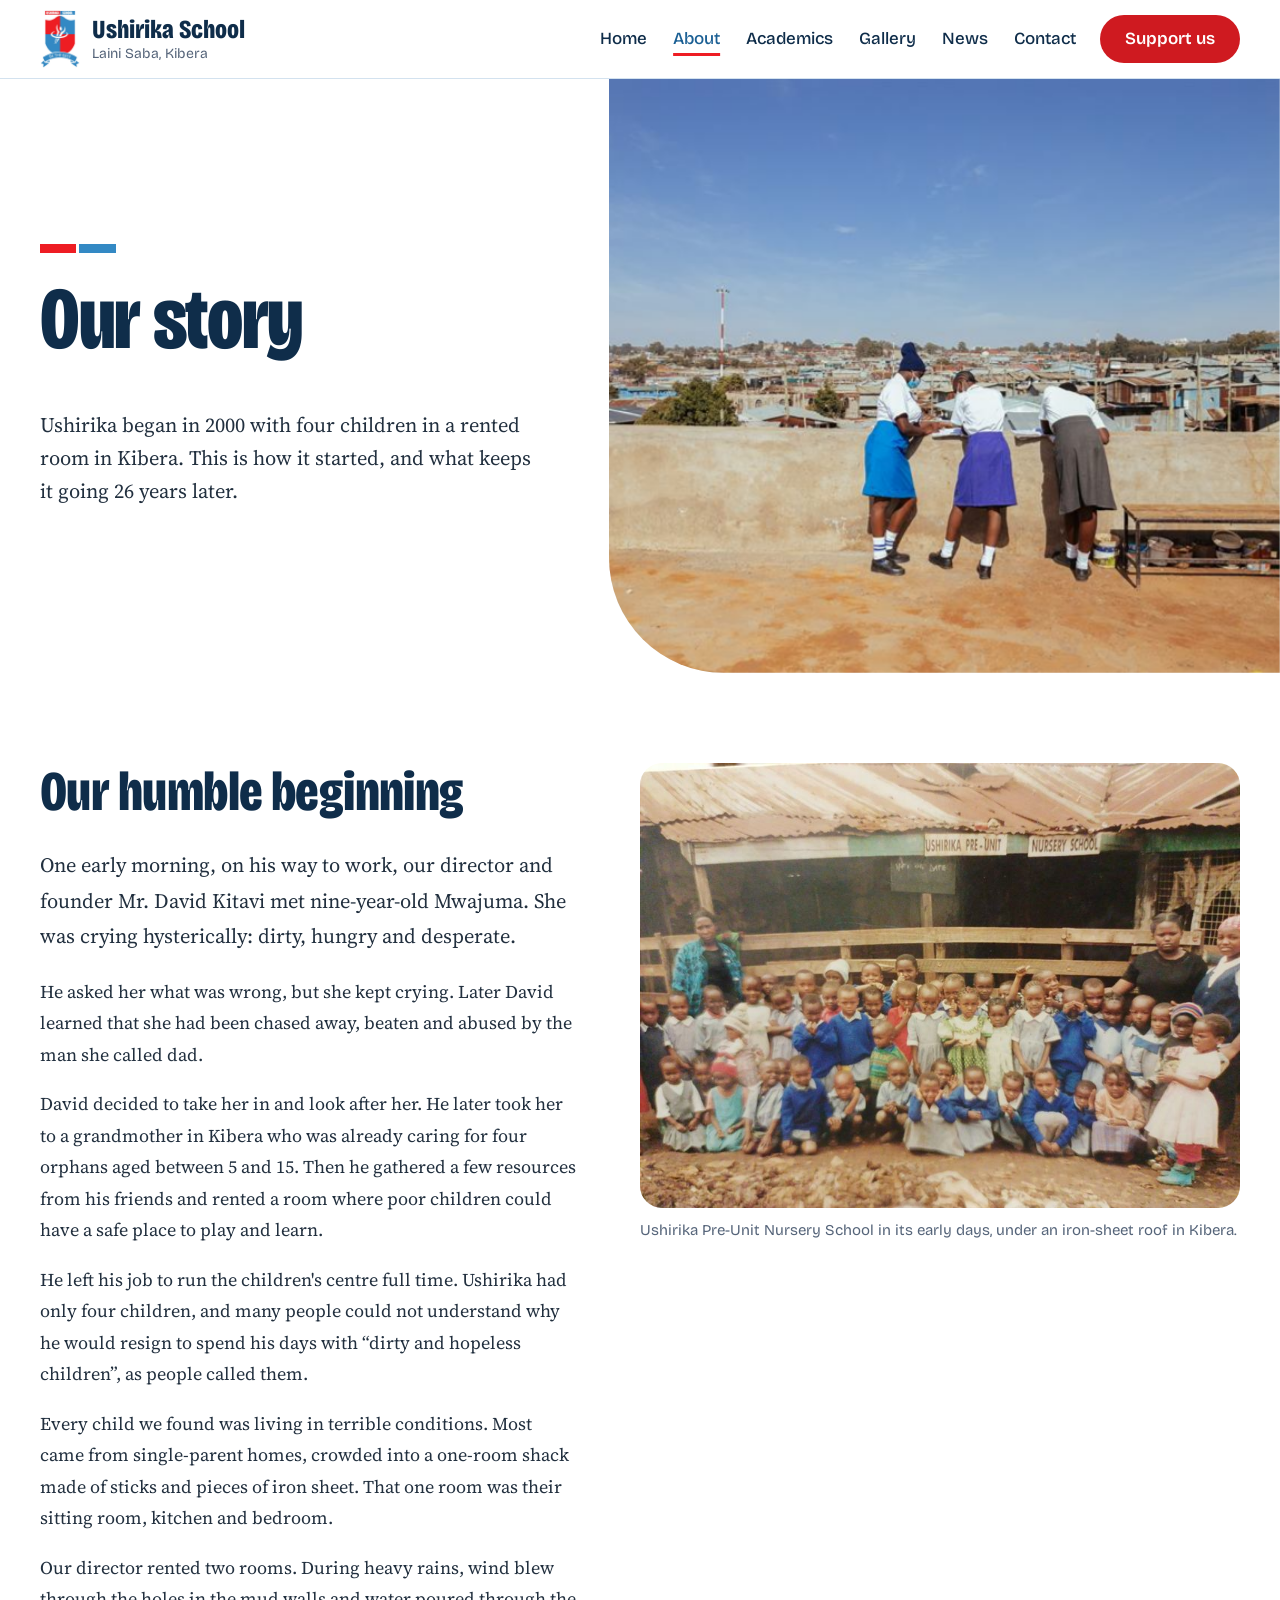
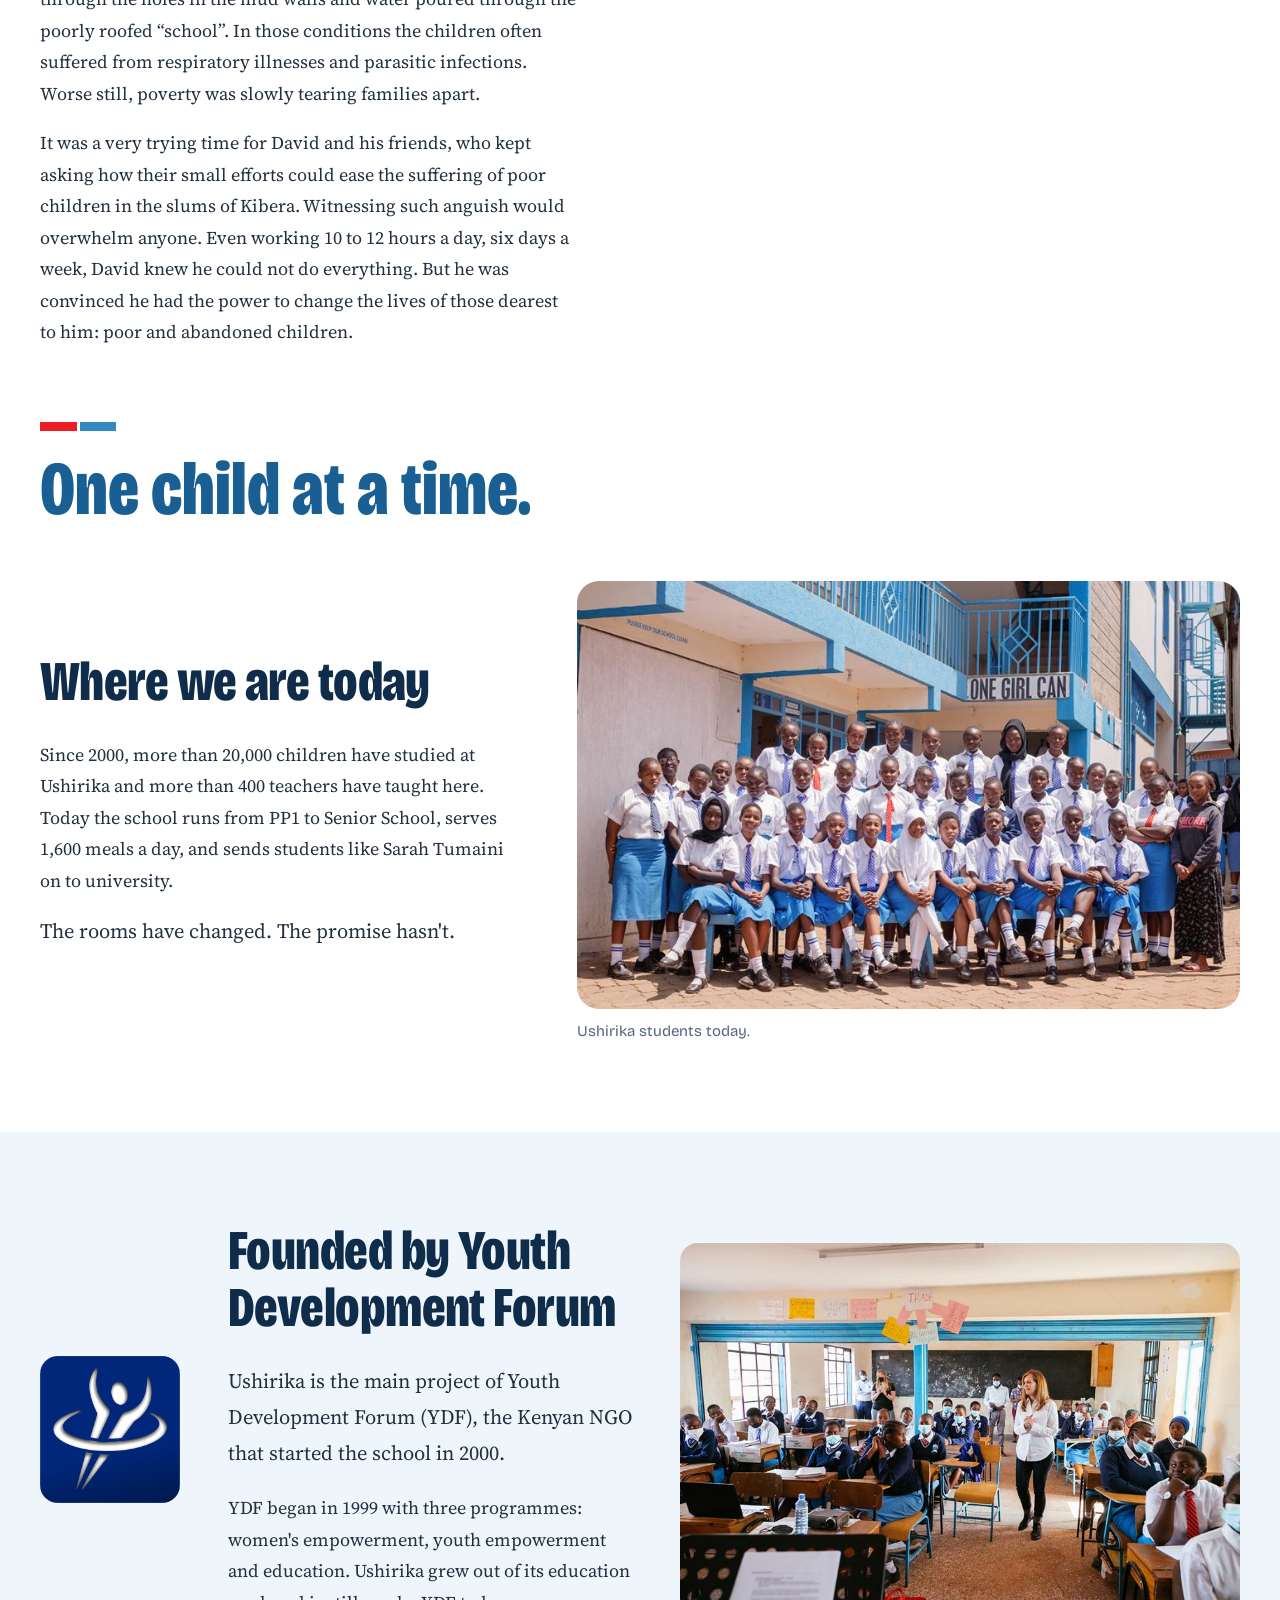
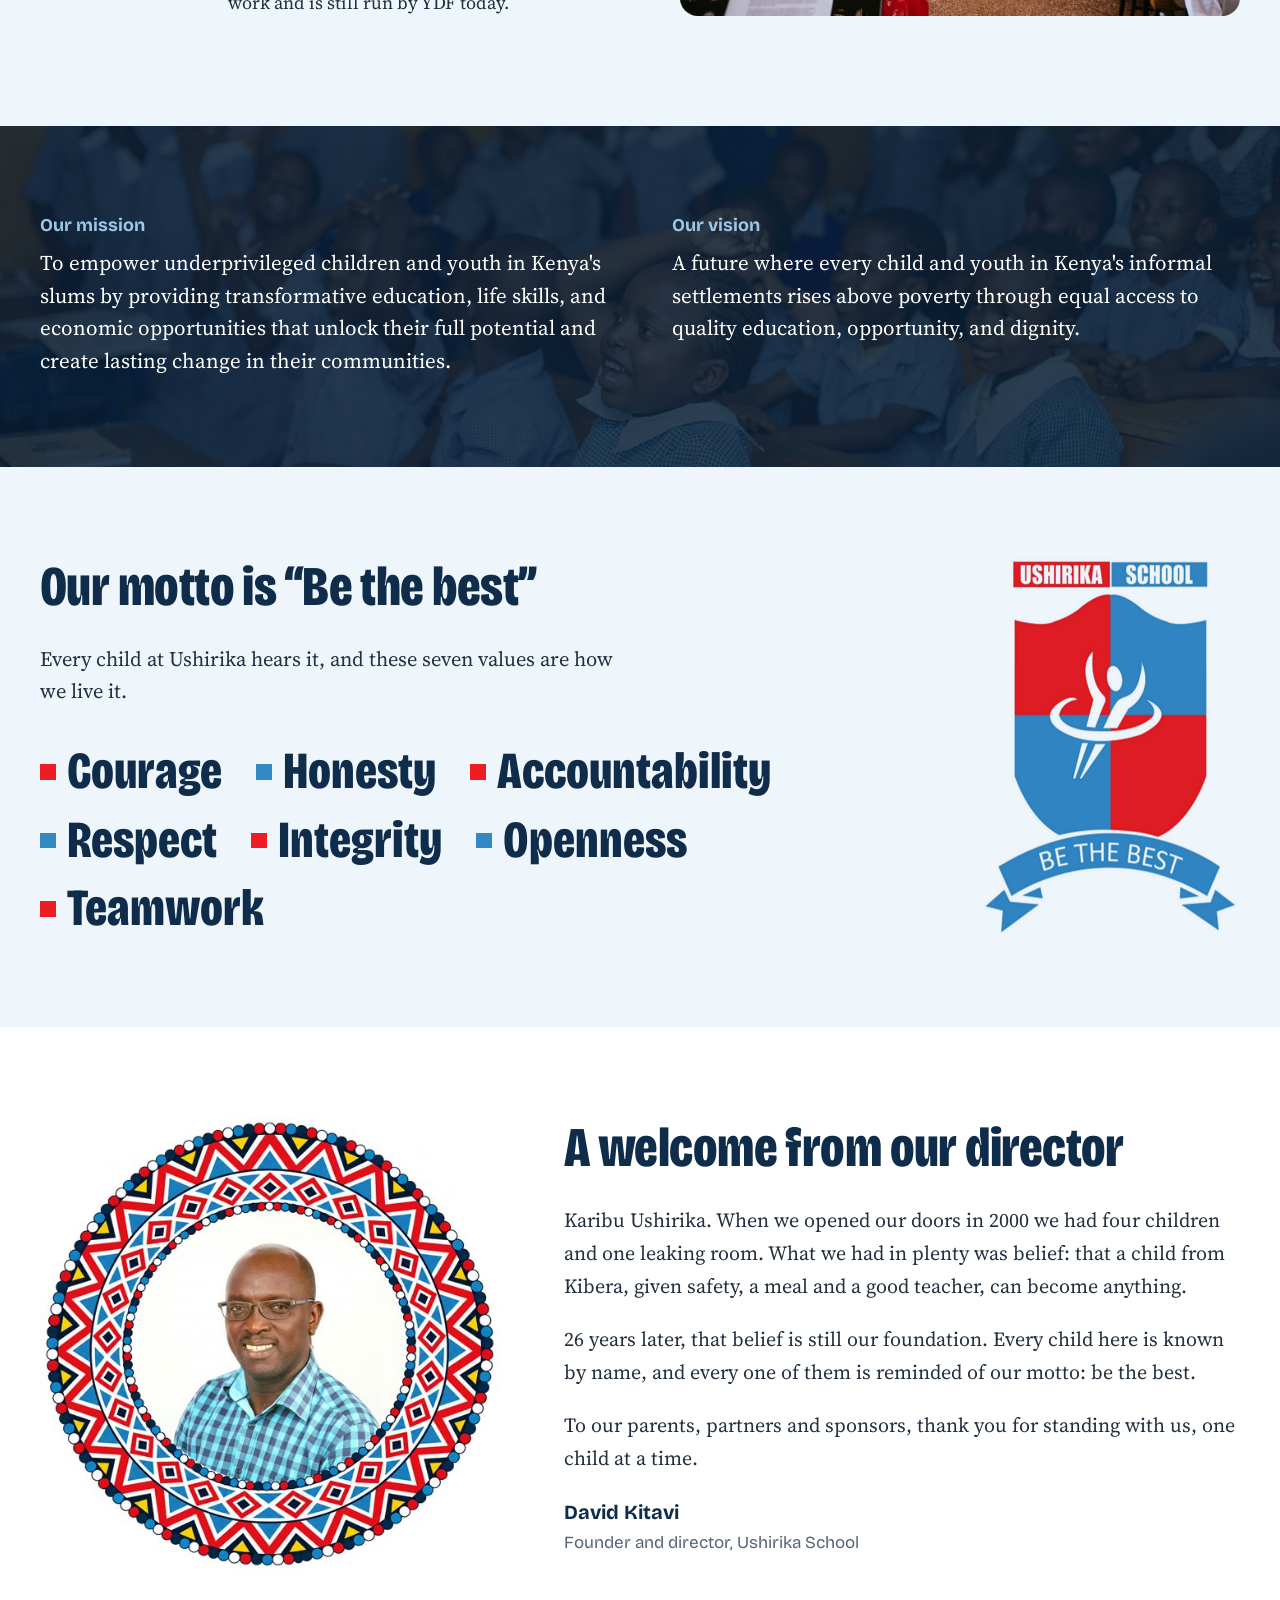
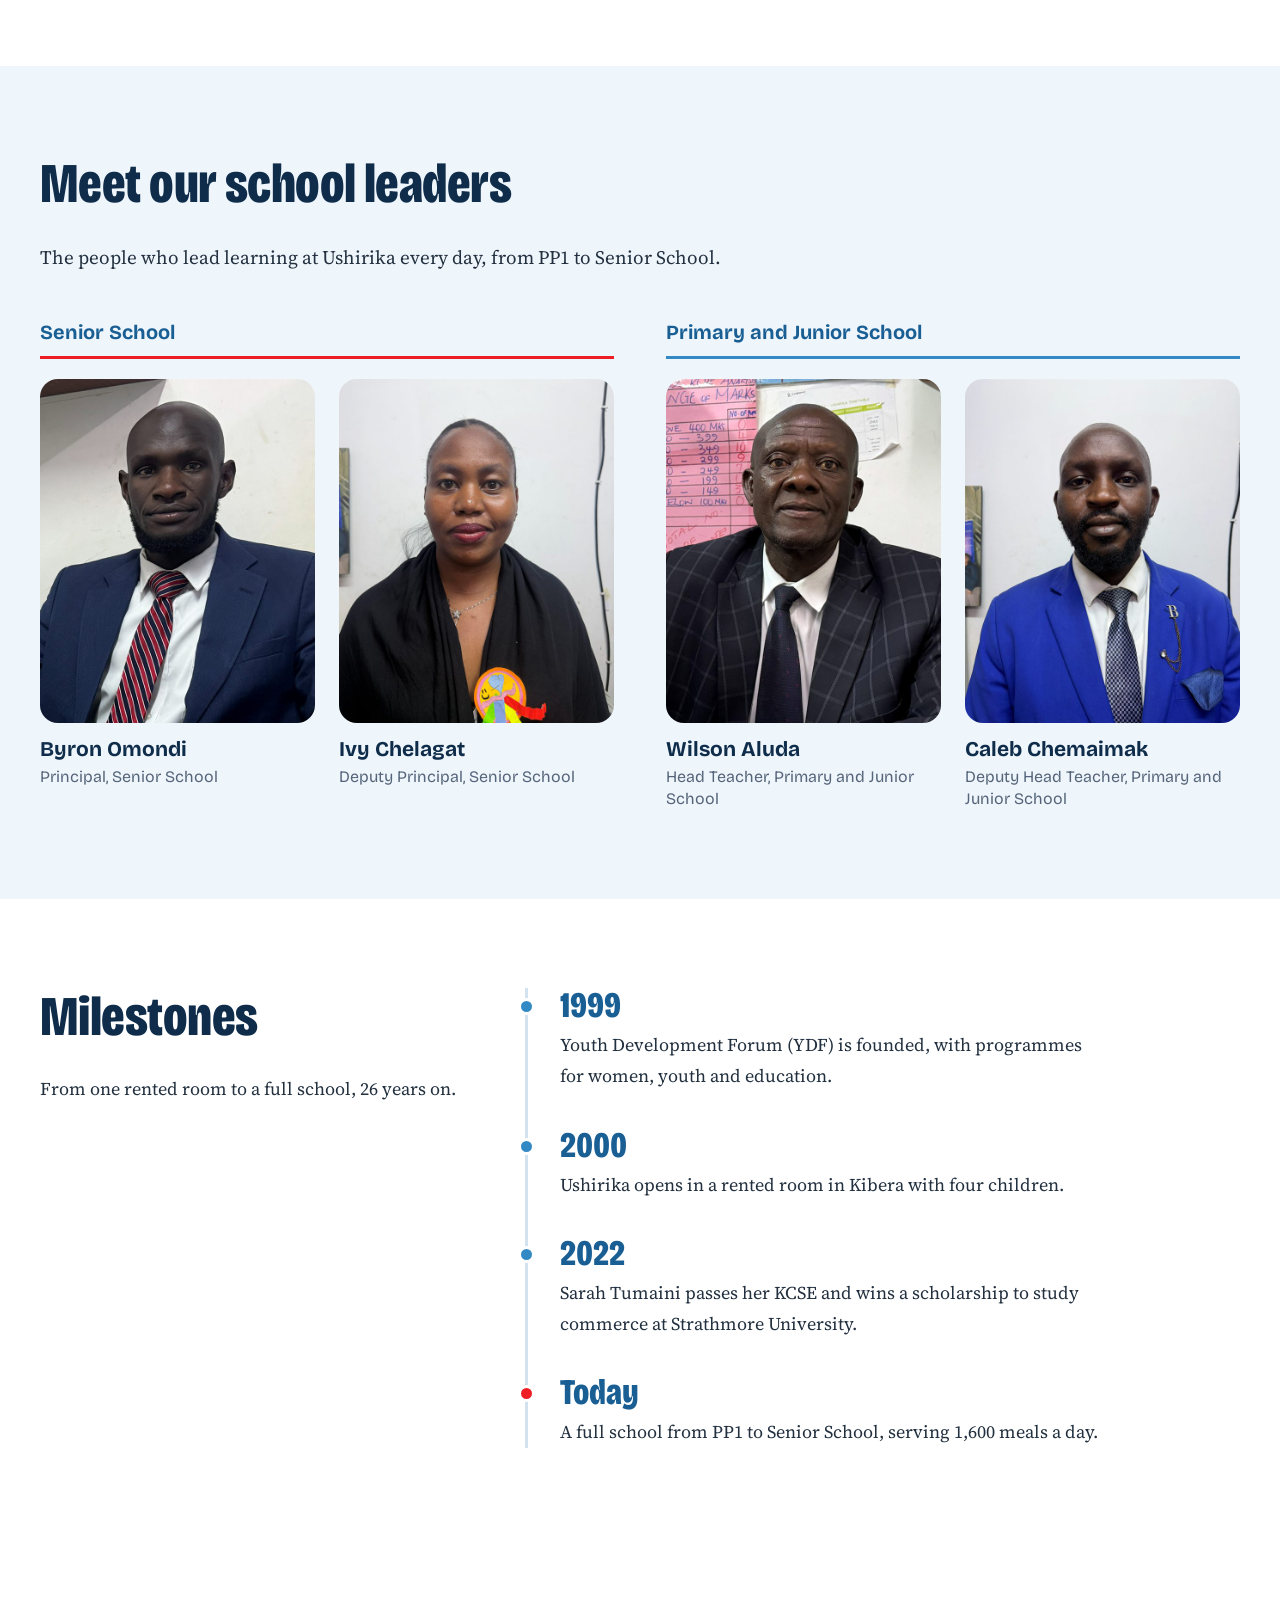
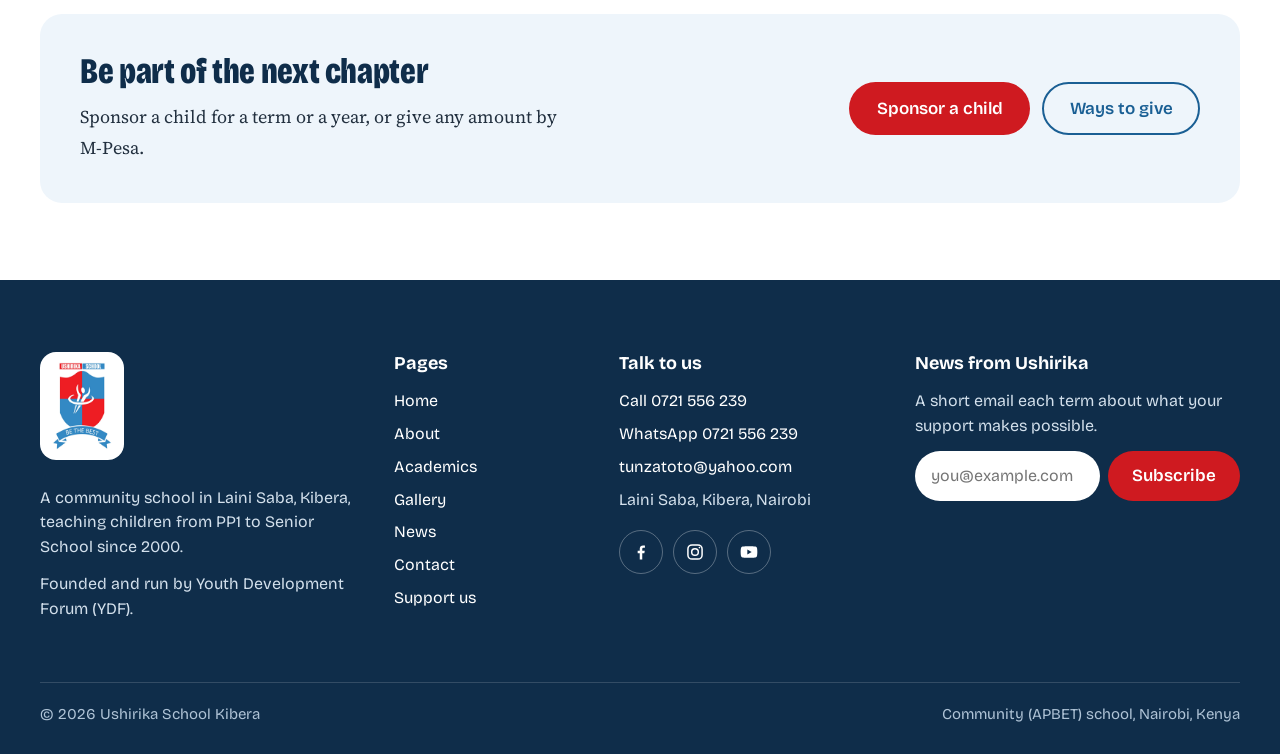
==== commit e68914d9: "Frame David Kitavi's portrait on the About page Replaces the square photo beside the director's welc" ====
--- a/about.html
+++ b/about.html
@@ -145,10 +145,12 @@
 
   <section class="section" aria-labelledby="welcome-title">
     <div class="wrap welcome">
-      <div class="feature__photo feature__photo--square">
-        <img src="assets/img/david-kitavi.jpg" width="533" height="533" loading="lazy"
-             alt="David Kitavi, founder and director of Ushirika School, smiling in glasses and a blue checked shirt">
-      </div>
+      <figure class="portrait-frame">
+        <img src="assets/img/david-kitavi-portrait-560.jpg"
+             srcset="assets/img/david-kitavi-portrait-560.jpg 560w, assets/img/david-kitavi-portrait-920.jpg 920w"
+             sizes="(max-width: 800px) 80vw, 460px" width="920" height="920" loading="lazy"
+             alt="David Kitavi, founder and director of Ushirika School, smiling in glasses and a blue checked shirt, inside a round red and blue African beadwork pattern frame">
+      </figure>
       <div>
         <h2 id="welcome-title">A welcome from our director</h2>
         <!-- Welcome approved by David Kitavi (confirmed 2026-11-07). -->
--- a/css/style.css
+++ b/css/style.css
@@ -468,6 +468,10 @@
 .welcome .sign { font-family: var(--font-display); font-size: 1.0625rem; color: var(--muted); margin-top: 1.2em; }
 .welcome .sign strong { display: block; font-size: 1.25rem; color: var(--navy); }
 @media (max-width: 800px) { .welcome { grid-template-columns: minmax(0, 1fr); } .welcome .photo-slot, .welcome .feature__photo { max-width: 460px; } }
+/* David's round portrait in the African-pattern frame (the image already includes the frame) */
+.portrait-frame { margin: 0; width: 100%; }
+.portrait-frame img { width: 100%; height: auto; }
+@media (max-width: 800px) { .portrait-frame { max-width: 380px; justify-self: center; } }
 
 /* Level details on Academics */
 .levels { display: grid; gap: 0; }
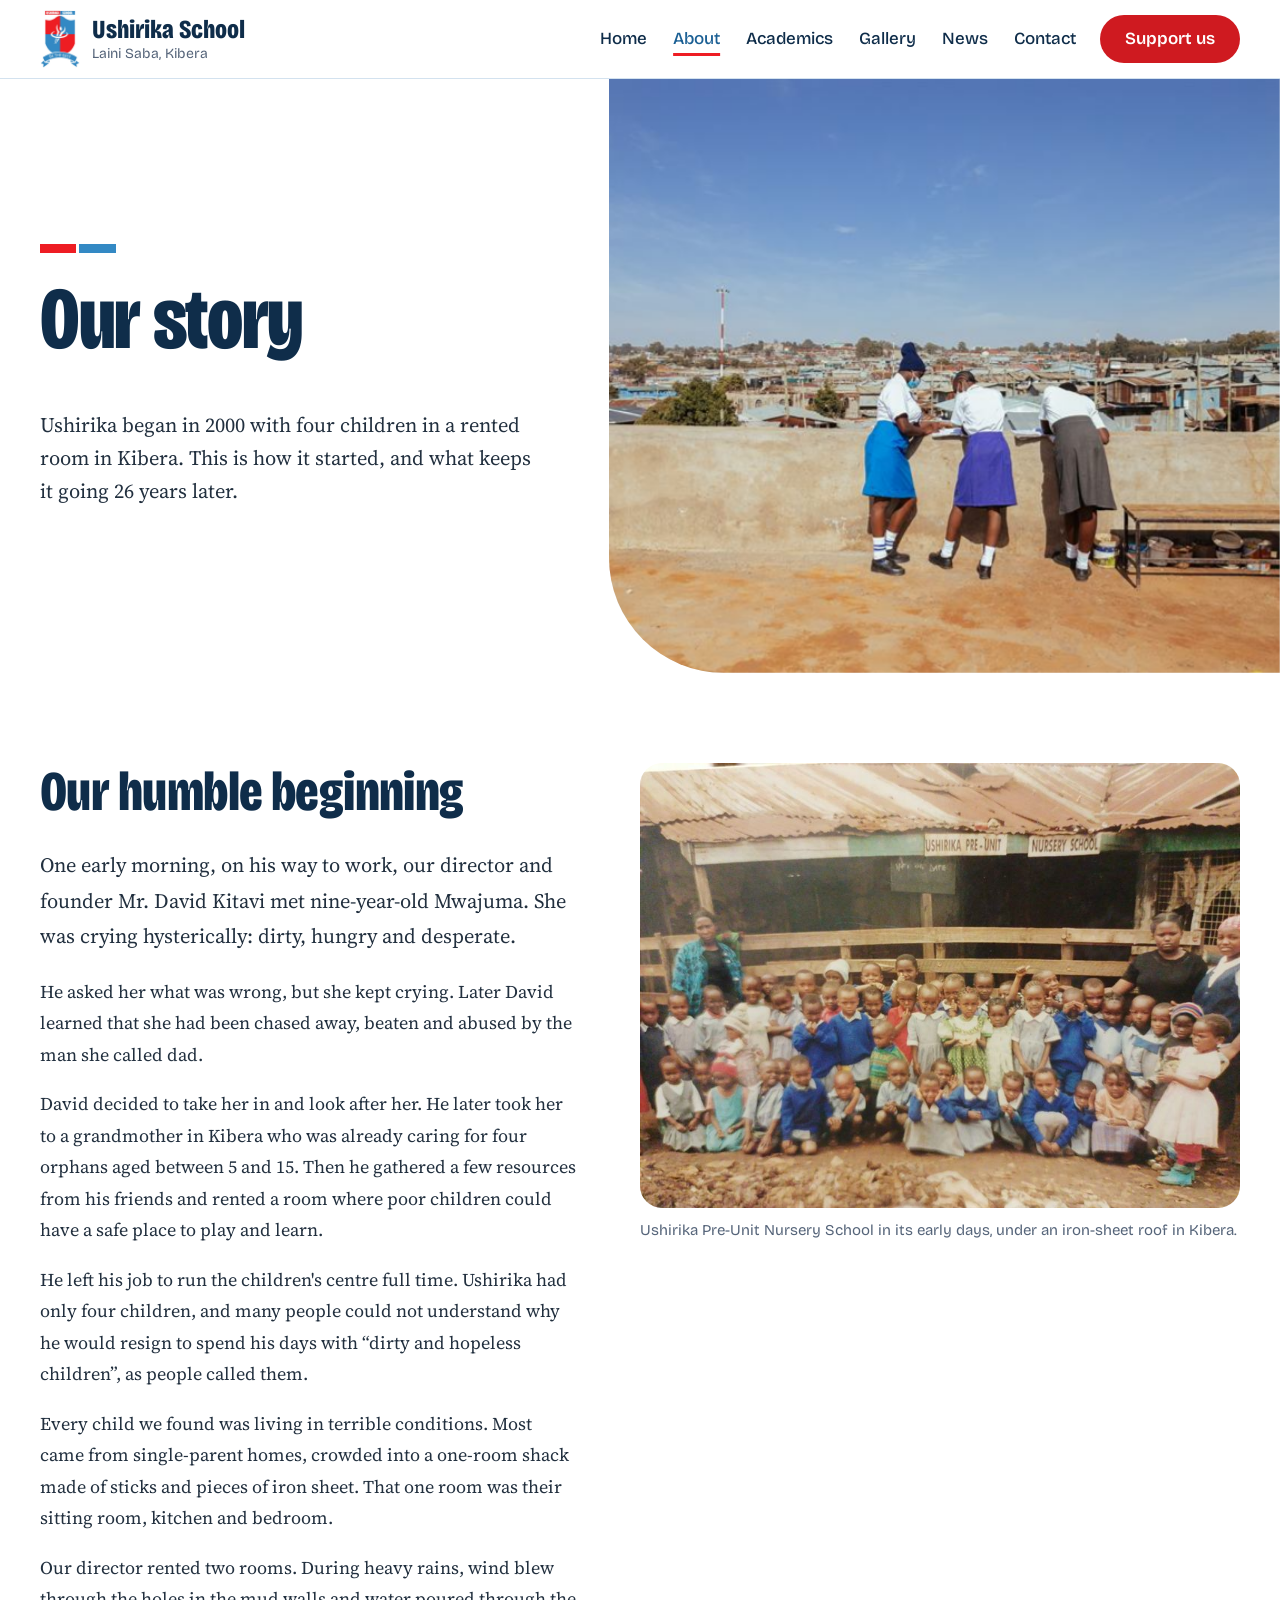
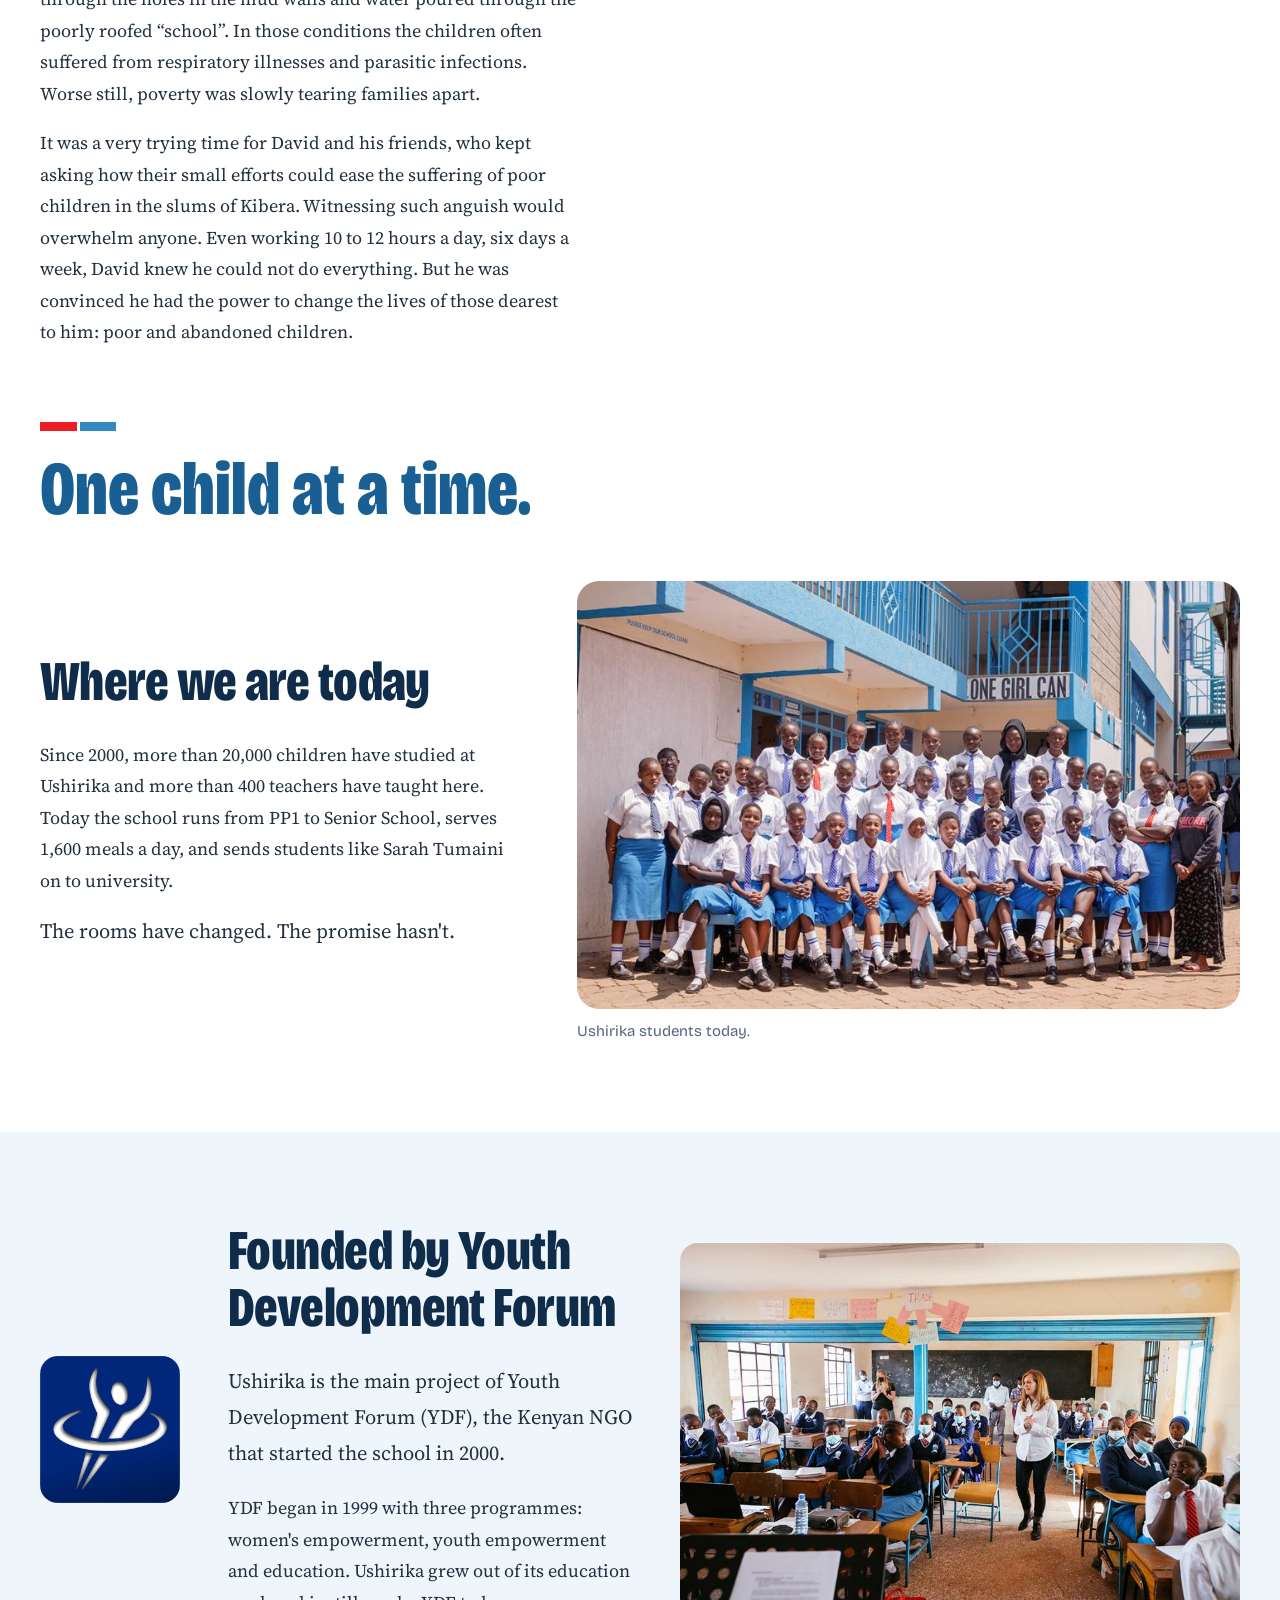
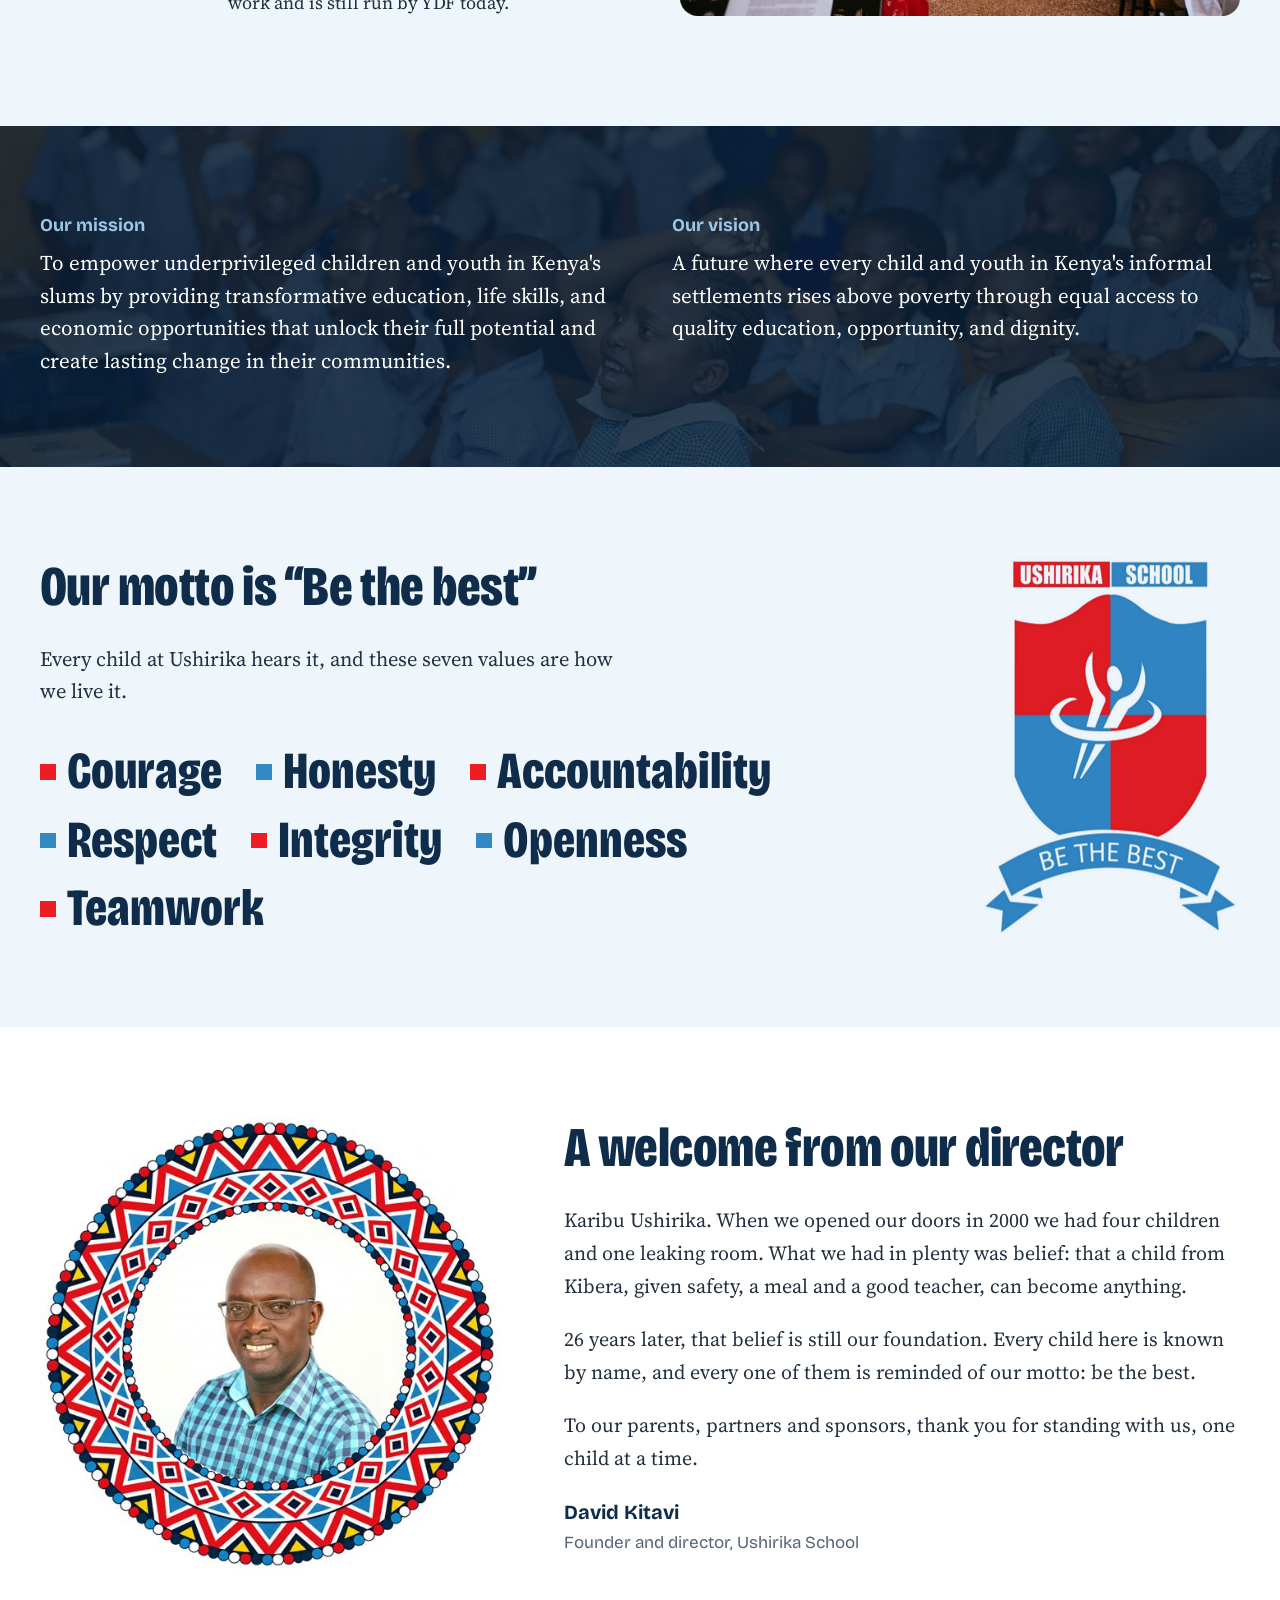
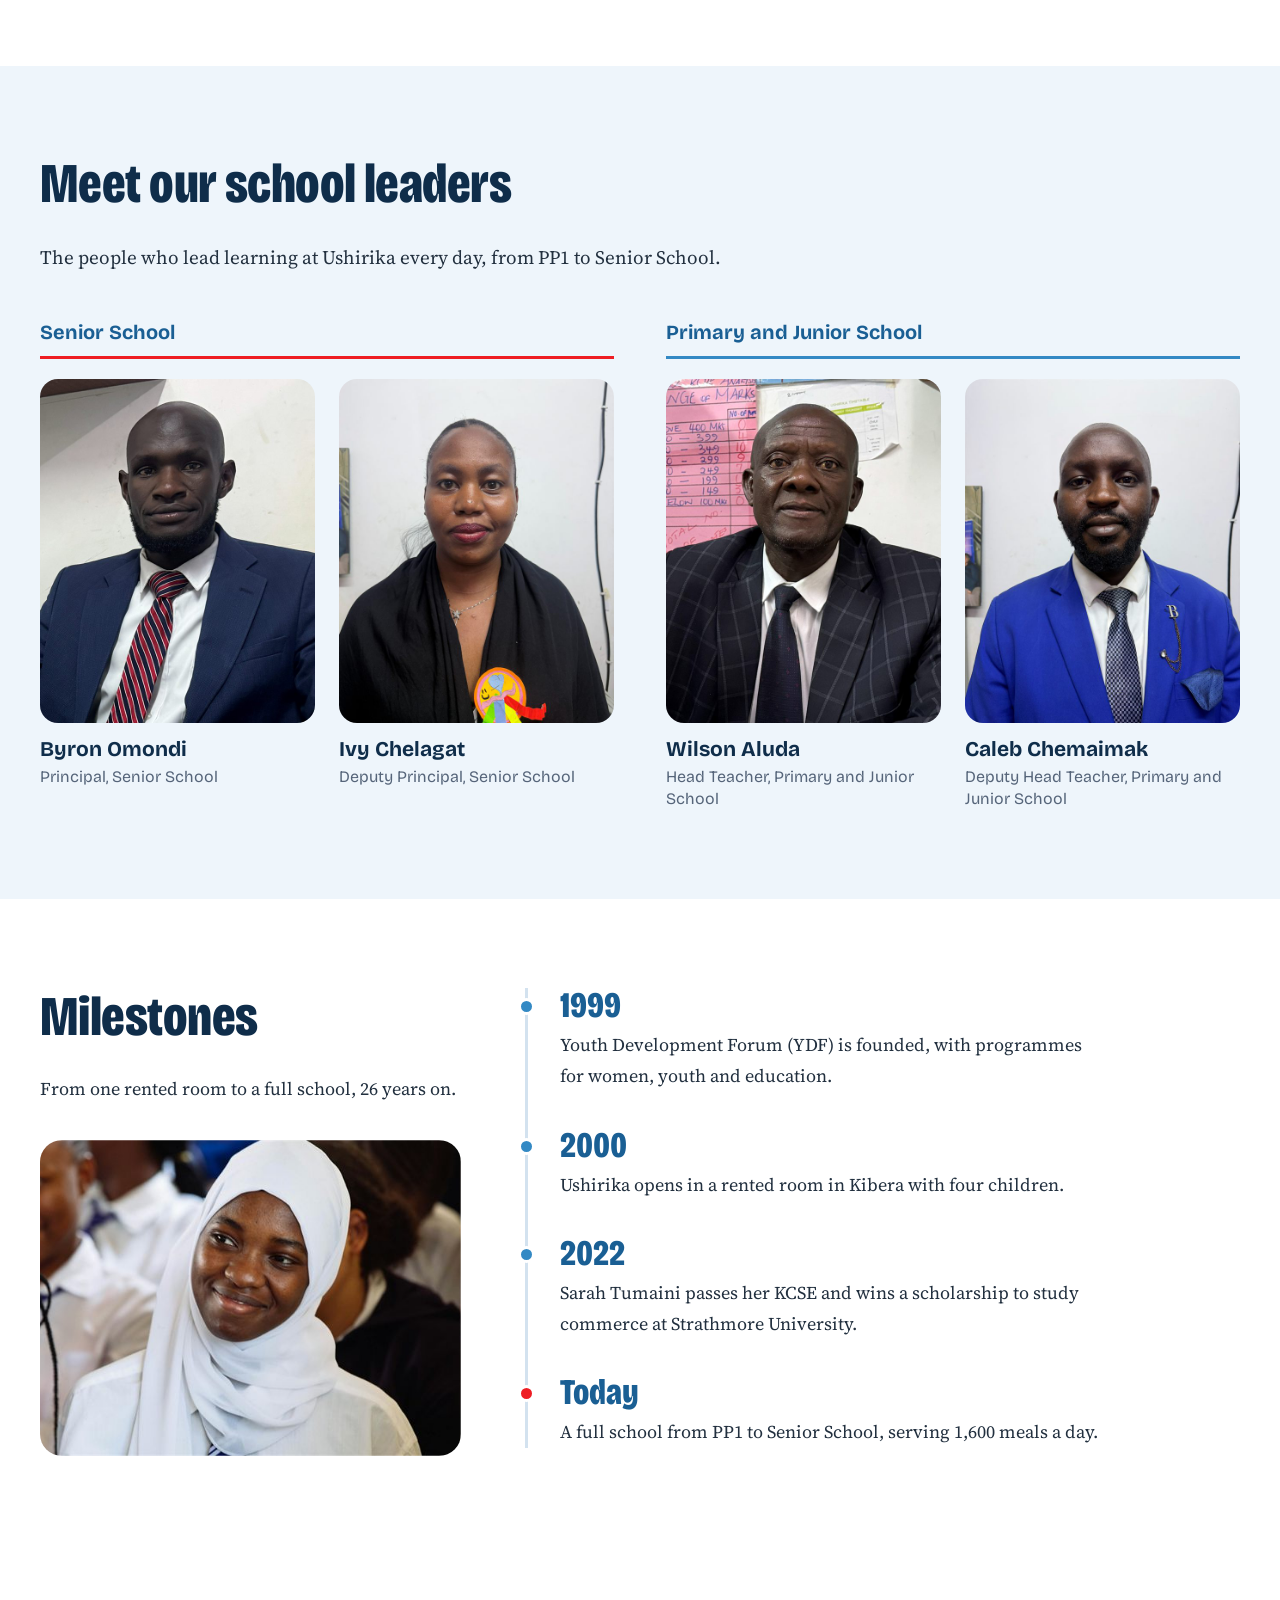
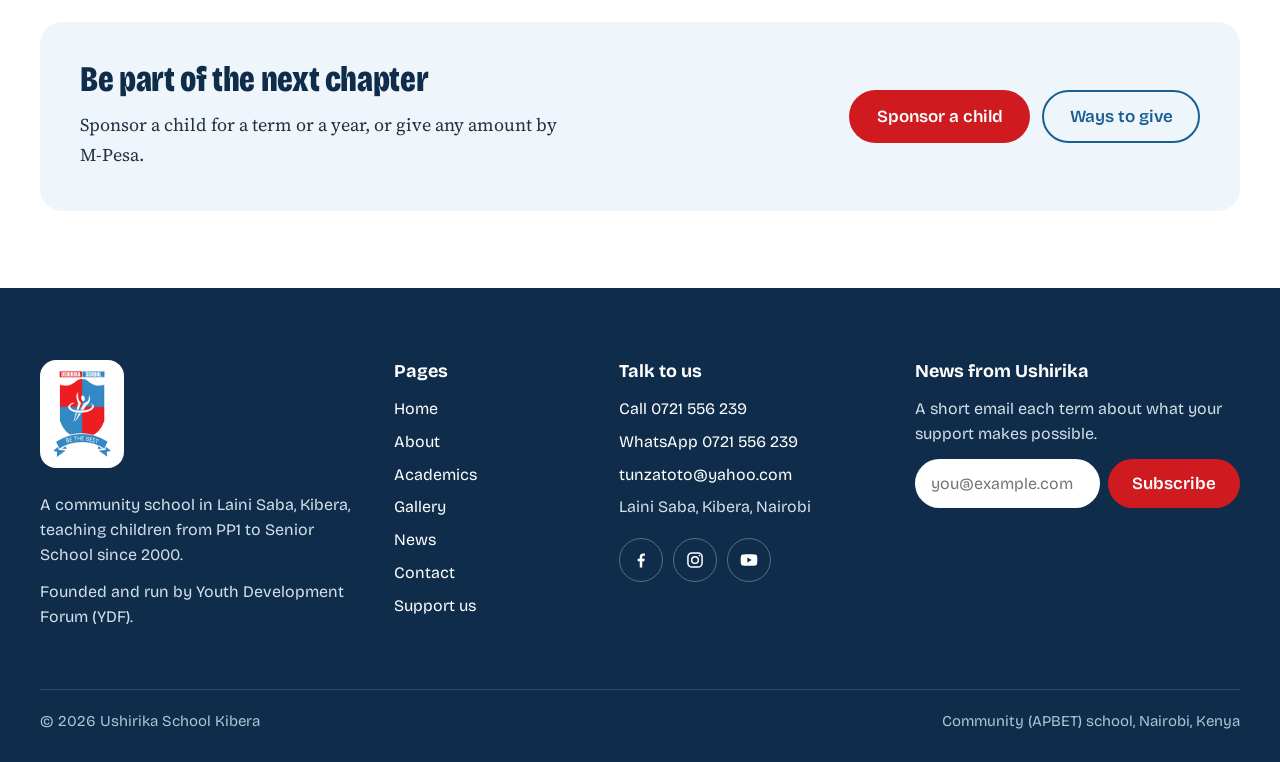
==== commit 7cb92ddb: "Add two new photos: About milestones, Support and the gallery Co-Authored-By: Claude Opus 5.5 <norep" ====
--- a/about.html
+++ b/about.html
@@ -214,6 +214,11 @@
       <div>
         <h2 id="milestones-title">Milestones</h2>
         <p>From one rented room to a full school, <span data-years>26</span> years on.</p>
+        <figure class="milestones__photo">
+          <img src="assets/gallery/photo-54-small.jpg" srcset="assets/gallery/photo-54-small.jpg 800w, assets/gallery/photo-54.jpg 1600w"
+               sizes="(max-width: 800px) 100vw, 440px" width="1600" height="800" loading="lazy"
+               alt="A student in a white hijab and school tie smiles among her classmates">
+        </figure>
       </div>
       <ol class="timeline">
         <li><span class="timeline__year">1999</span><p>Youth Development Forum (YDF) is founded, with programmes for women, youth and education.</p></li>
--- a/css/style.css
+++ b/css/style.css
@@ -460,6 +460,9 @@
 .motto img { width: clamp(180px, 22vw, 260px); mix-blend-mode: multiply; } /* hides the logo's white background on pale blue */
 .milestones { display: grid; grid-template-columns: minmax(0, 1fr) minmax(0, 1.7fr); gap: clamp(24px, 5vw, 72px); align-items: start; }
 @media (max-width: 800px) { .milestones { grid-template-columns: minmax(0, 1fr); } }
+.milestones__photo { margin: clamp(24px, 3vw, 36px) 0 0; }
+.milestones__photo img { width: 100%; aspect-ratio: 4 / 3; object-fit: cover; object-position: 53% 50%; border-radius: var(--radius-photo); }
+@media (min-width: 801px) and (max-width: 1100px) { .milestones__photo img { aspect-ratio: 4 / 5; } } /* narrow column: taller, to sit level with the timeline */
 @media (max-width: 700px) { .motto { grid-template-columns: minmax(0, 1fr); } .motto img { order: -1; } }
 
 .welcome { display: grid; grid-template-columns: minmax(0, 460px) minmax(0, 1fr); gap: clamp(32px, 5vw, 72px); align-items: center; }
@@ -685,6 +688,9 @@
 .wide-photo { margin: 0 0 clamp(32px, 4vw, 48px); }
 .wide-photo img { width: 100%; aspect-ratio: 16 / 9; object-fit: cover; object-position: 50% 30%; border-radius: var(--radius-photo); }
 @media (max-width: 700px) { .wide-photo img { aspect-ratio: 4 / 3; } }
+/* Support: students opening letters, under the ways to give */
+.give-photo { margin: clamp(32px, 4vw, 48px) 0 0; }
+.give-photo img { object-position: 50% 34%; }
 
 /* Home: Sarah's story as one card, photo on the left, story on the right */
 .story-card {
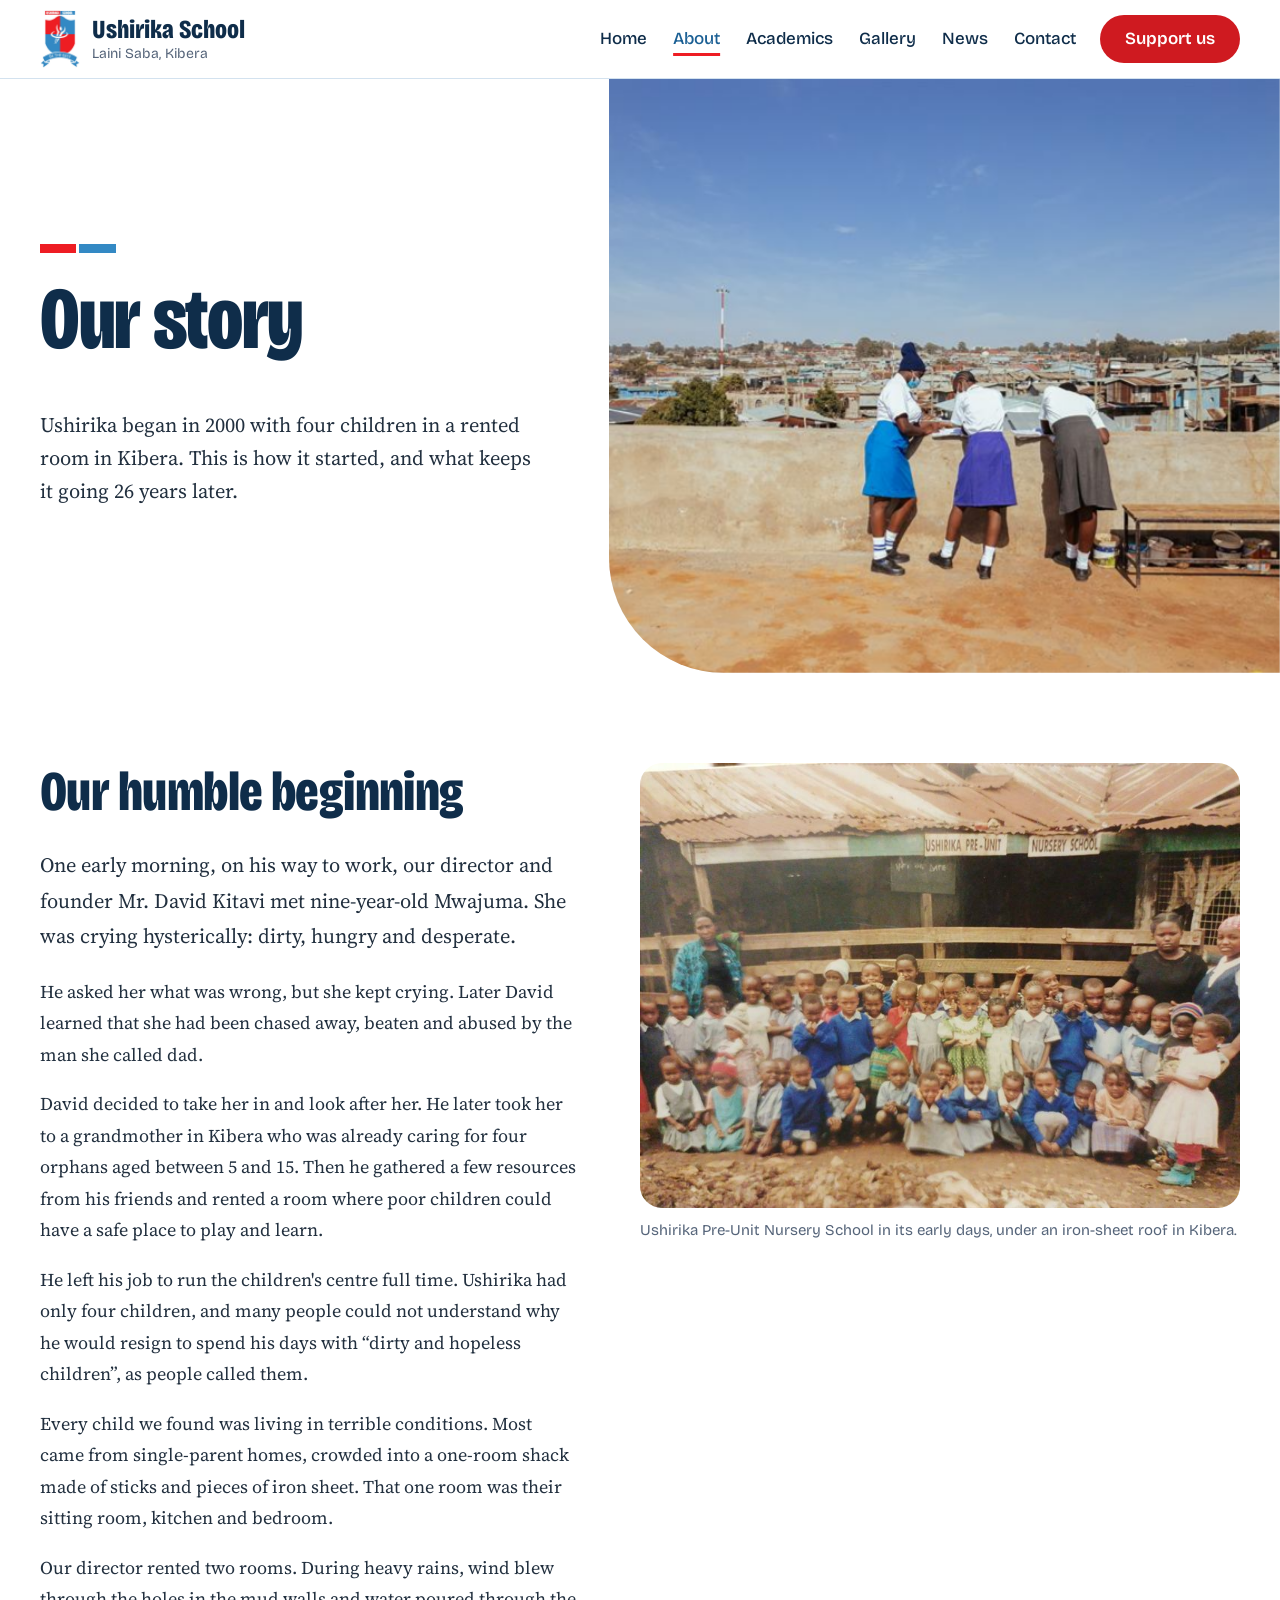
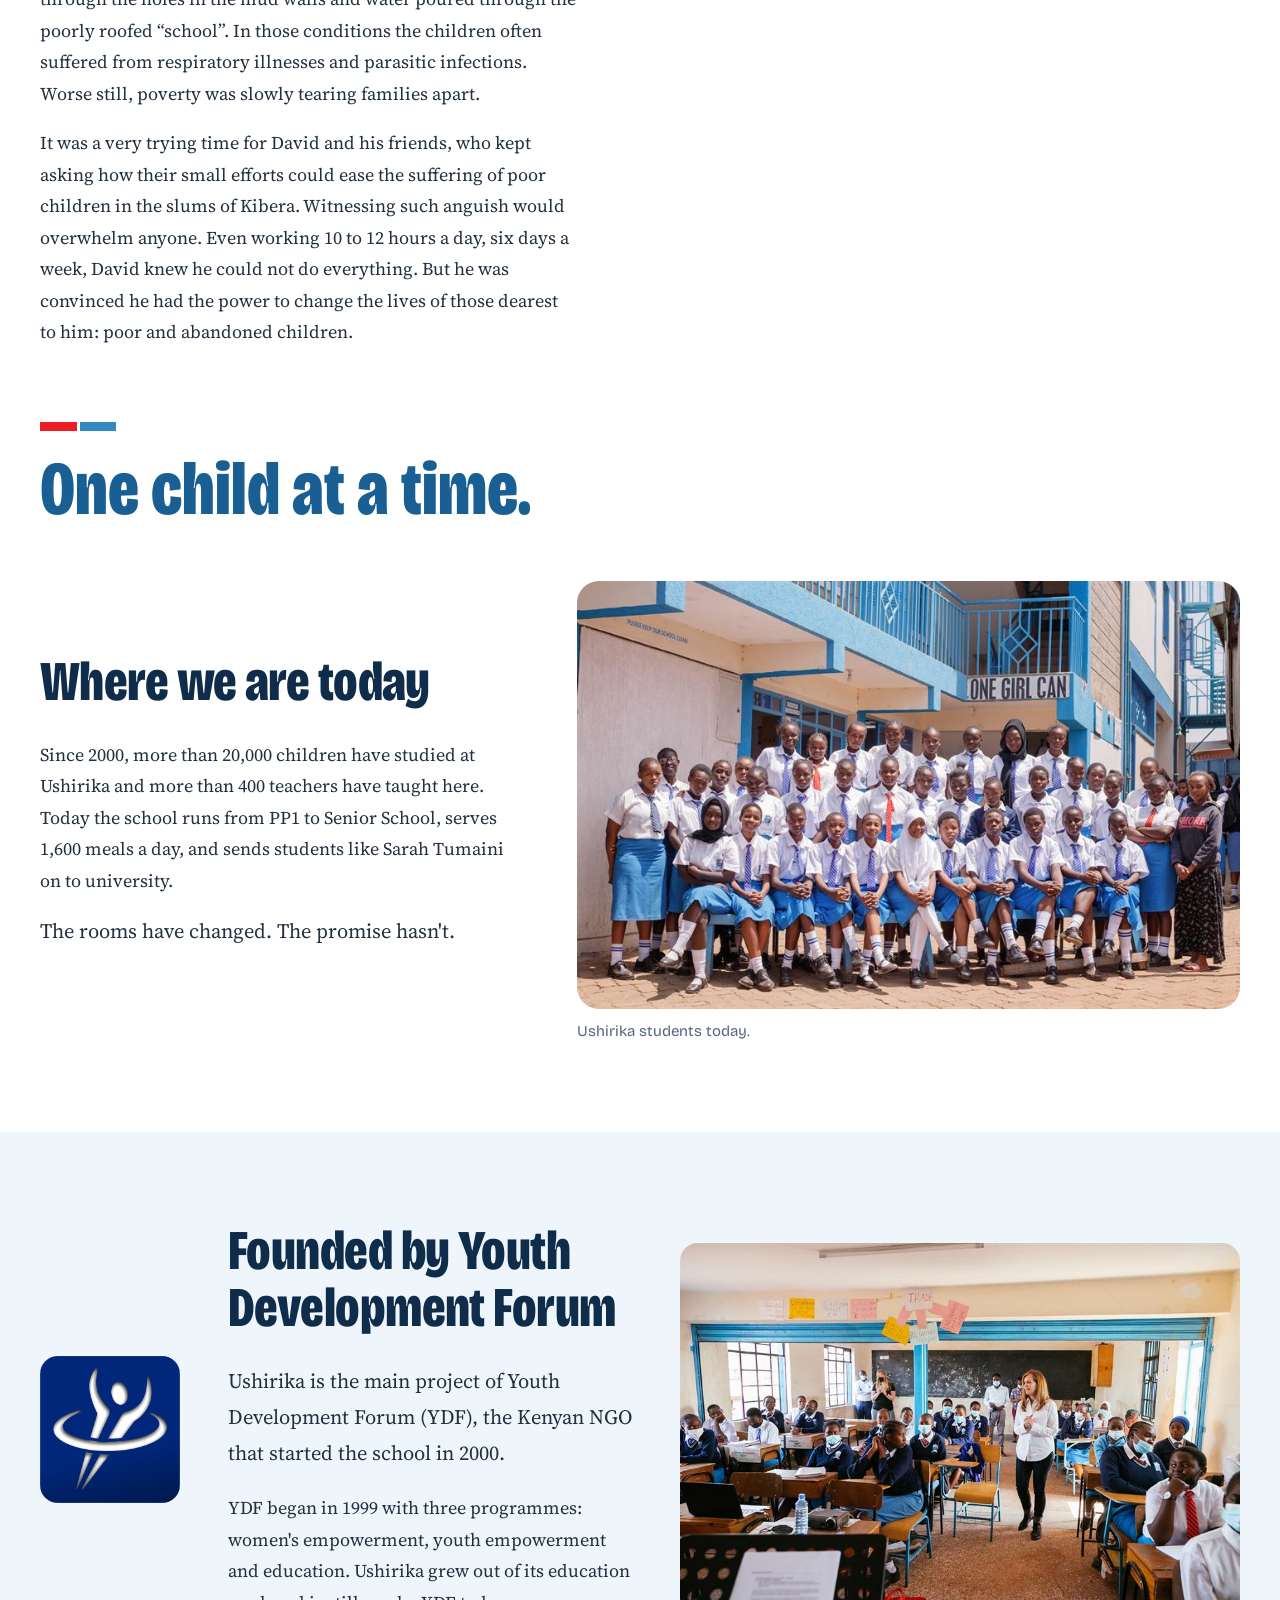
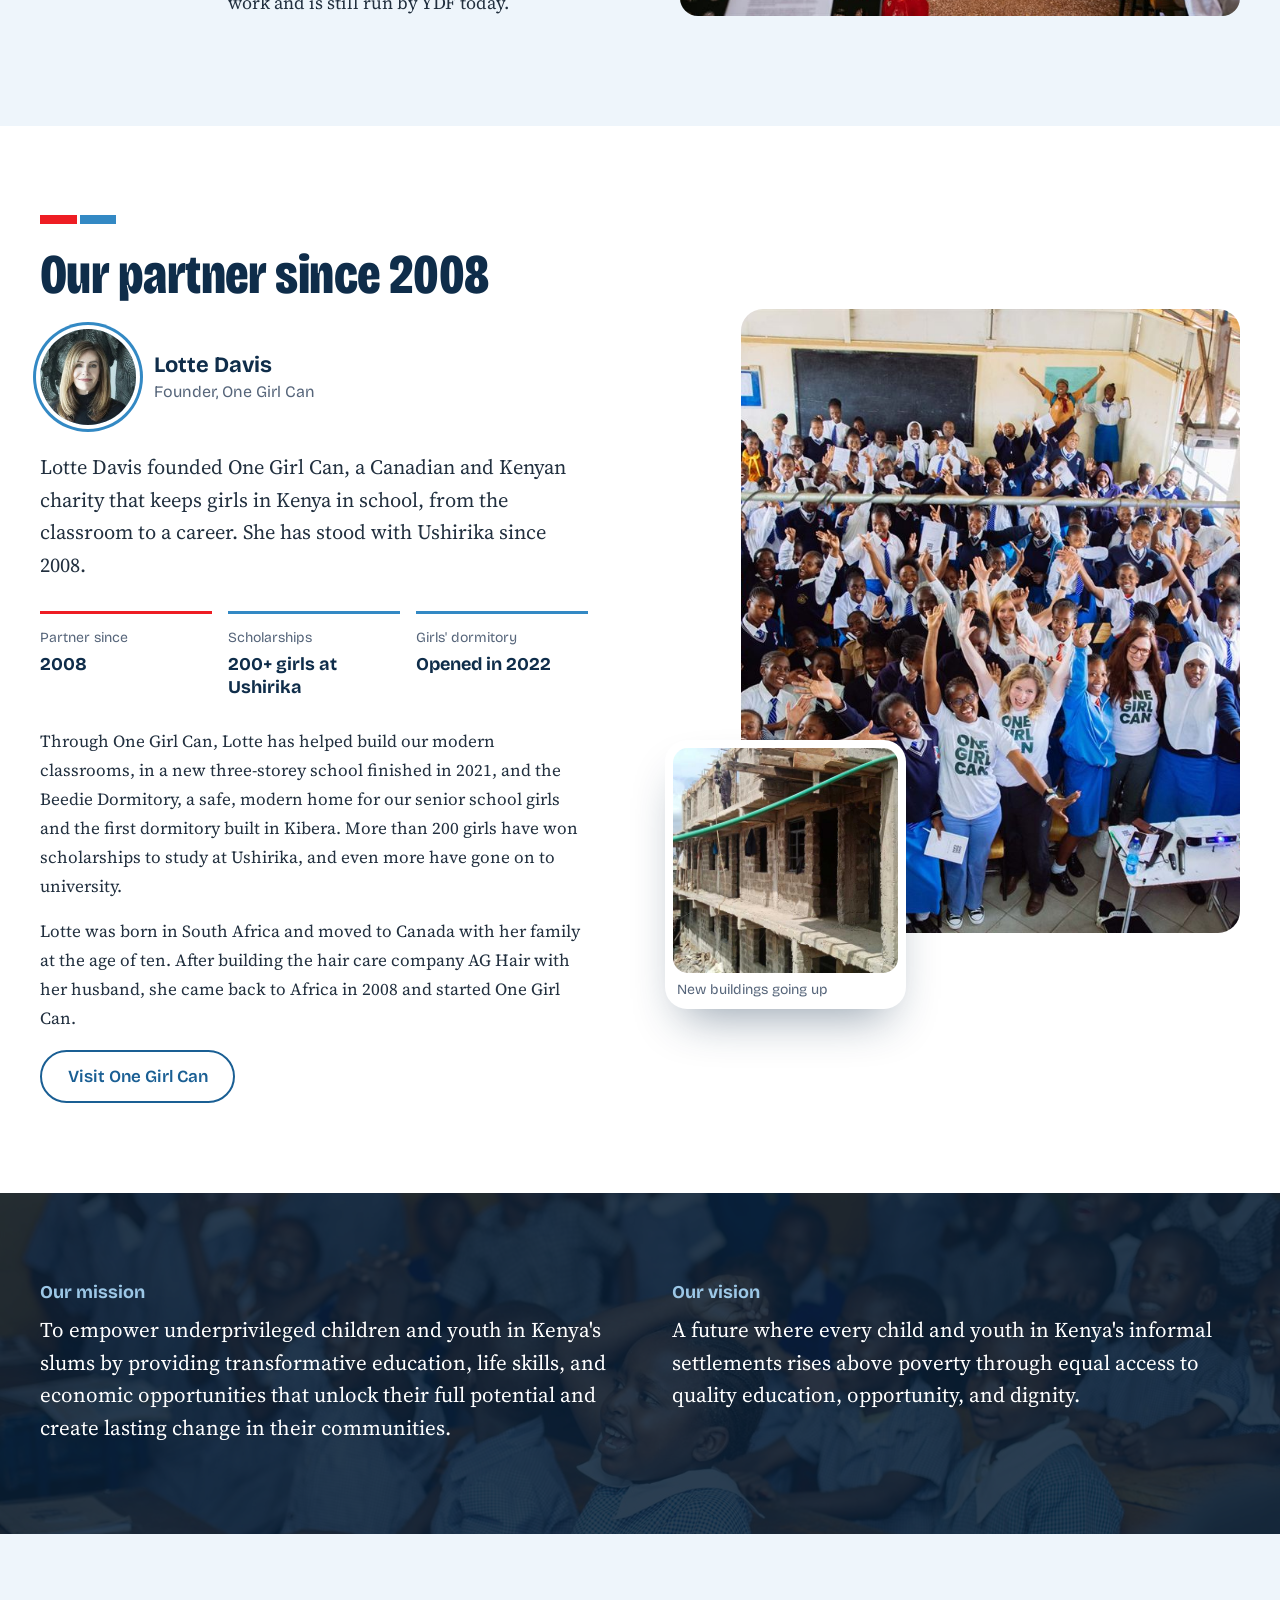
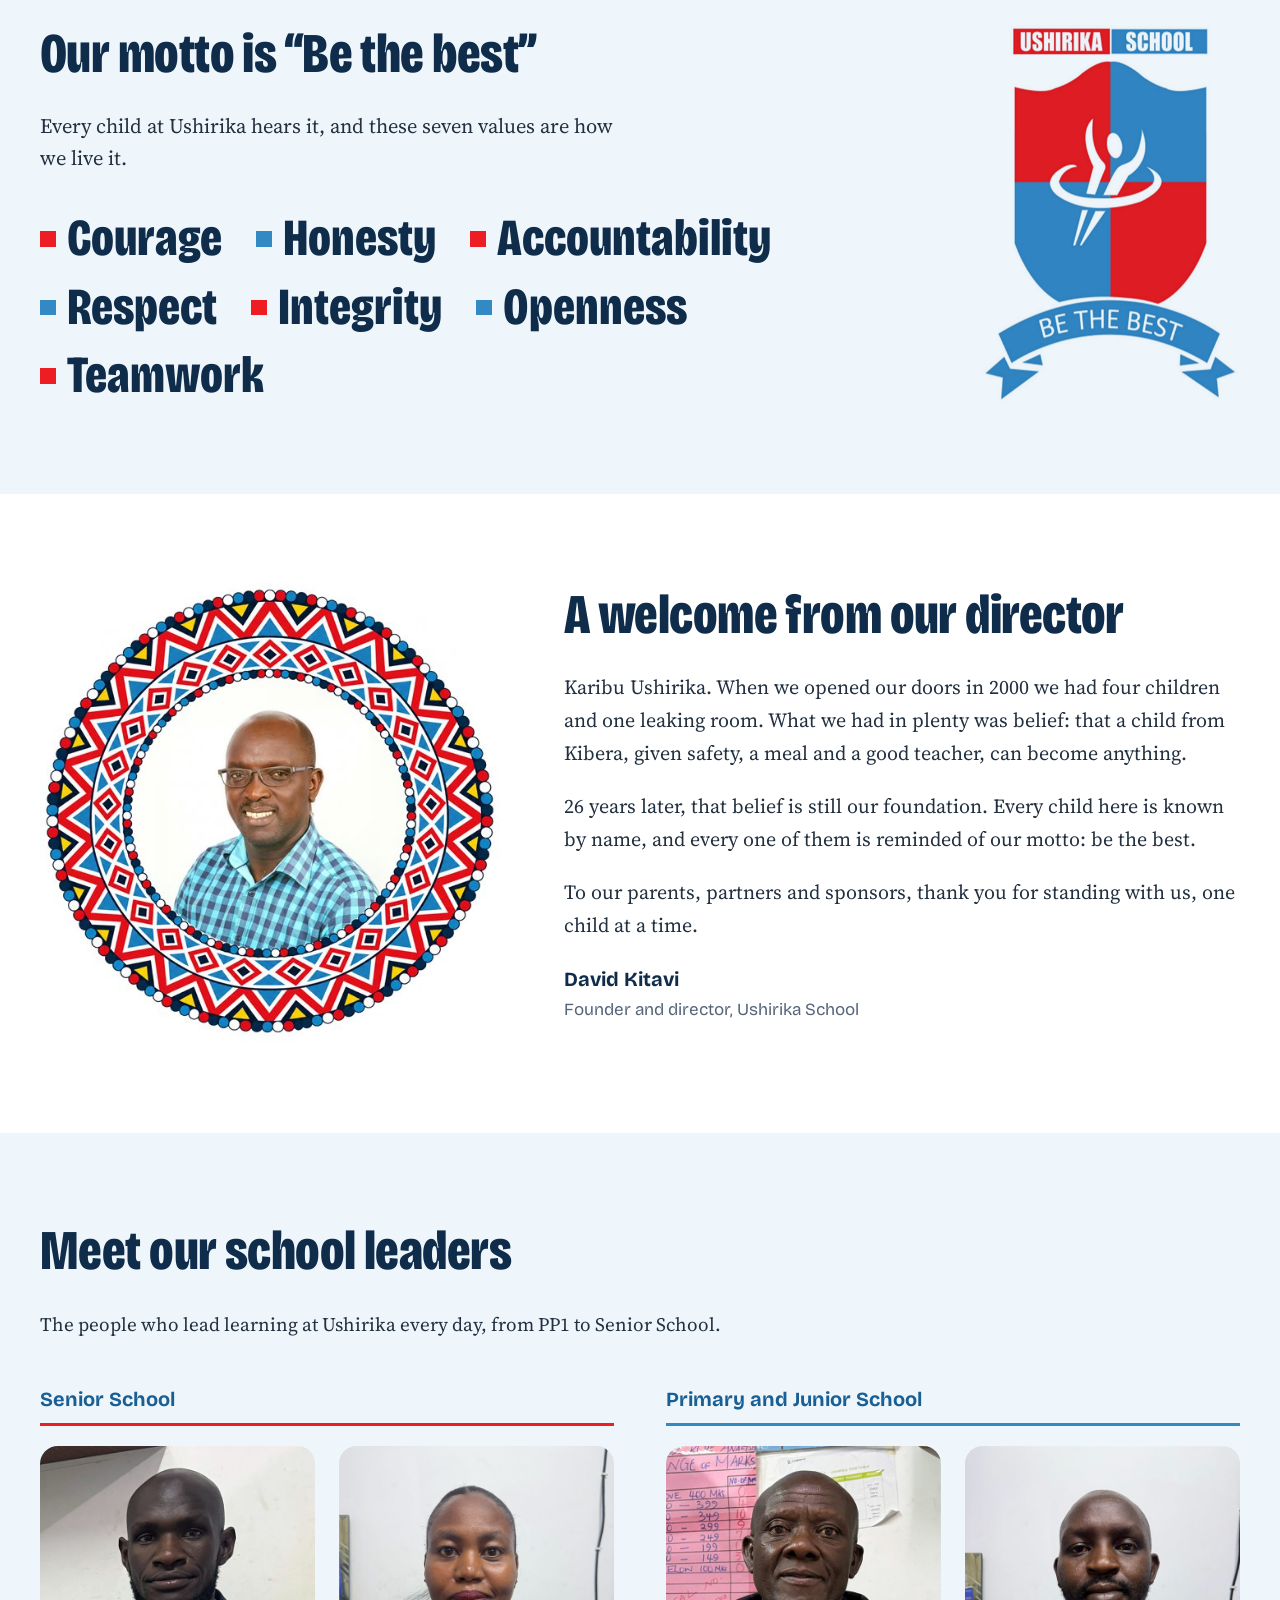
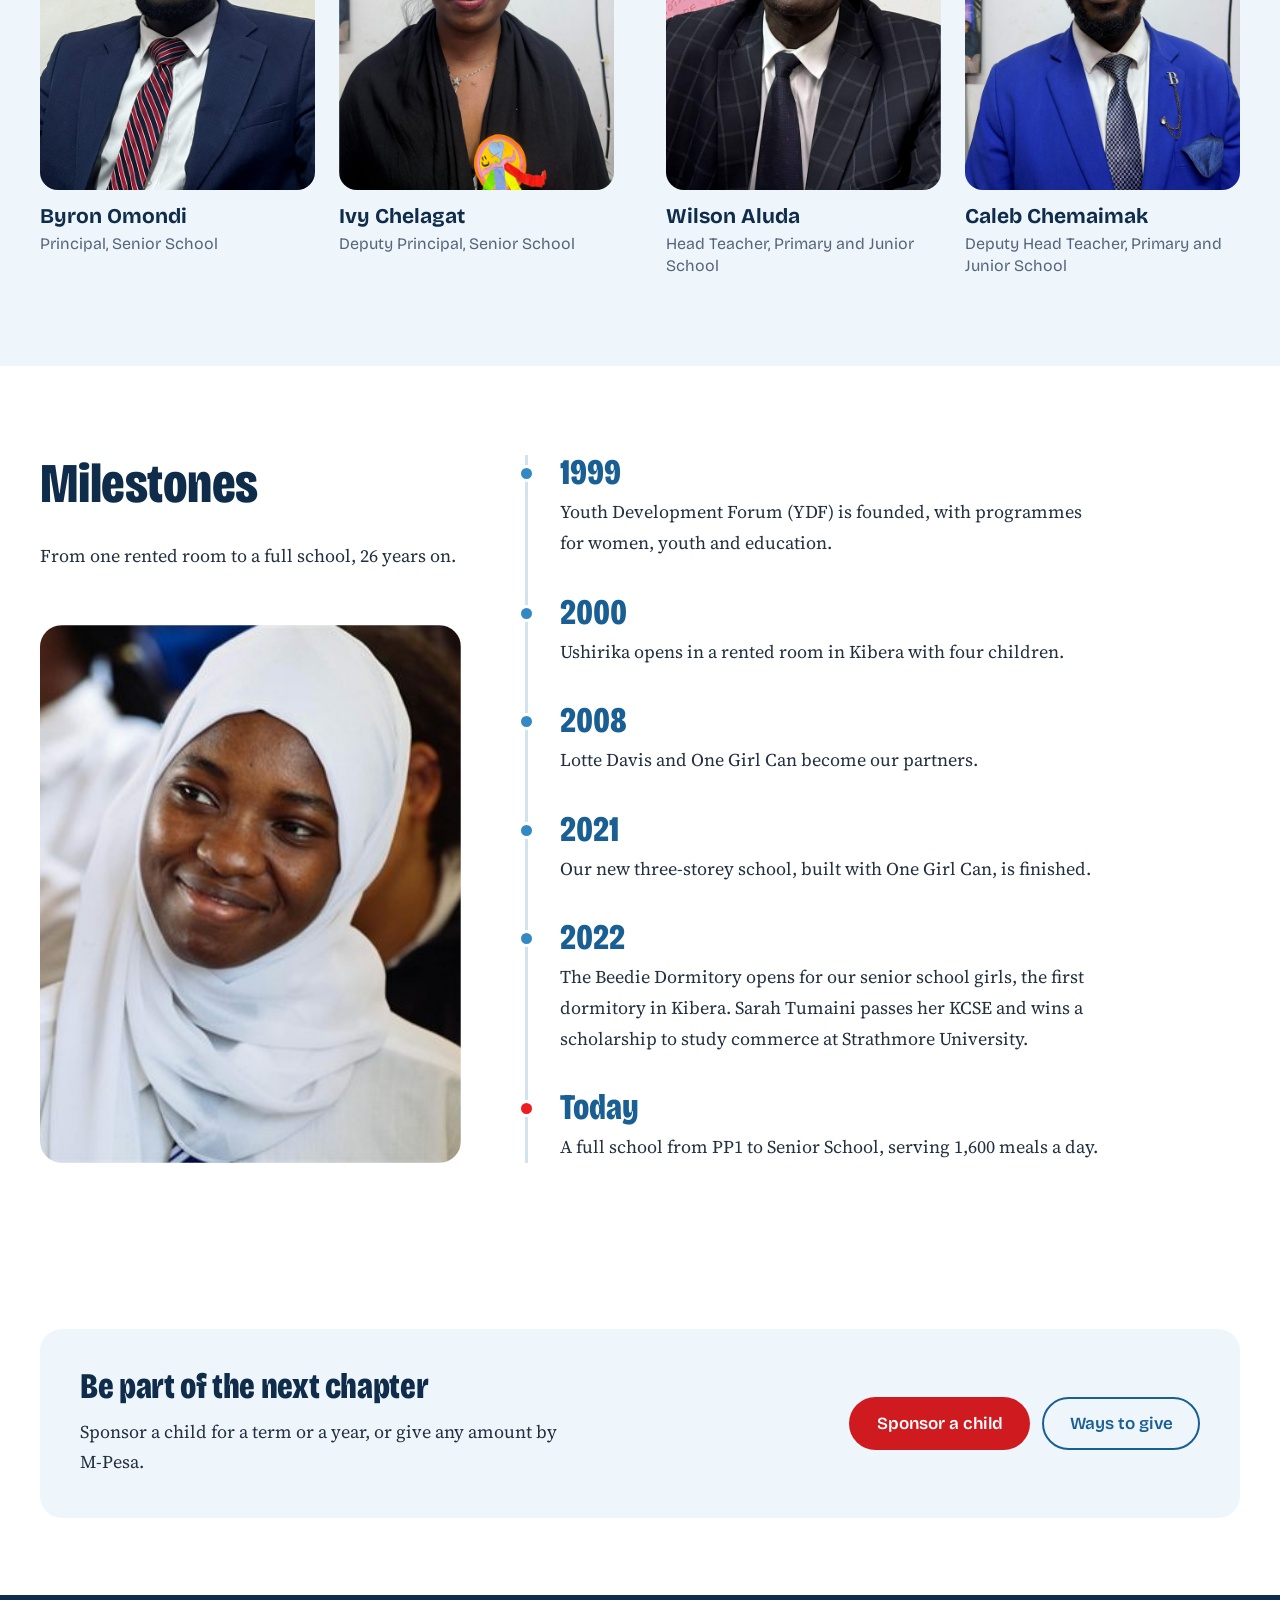
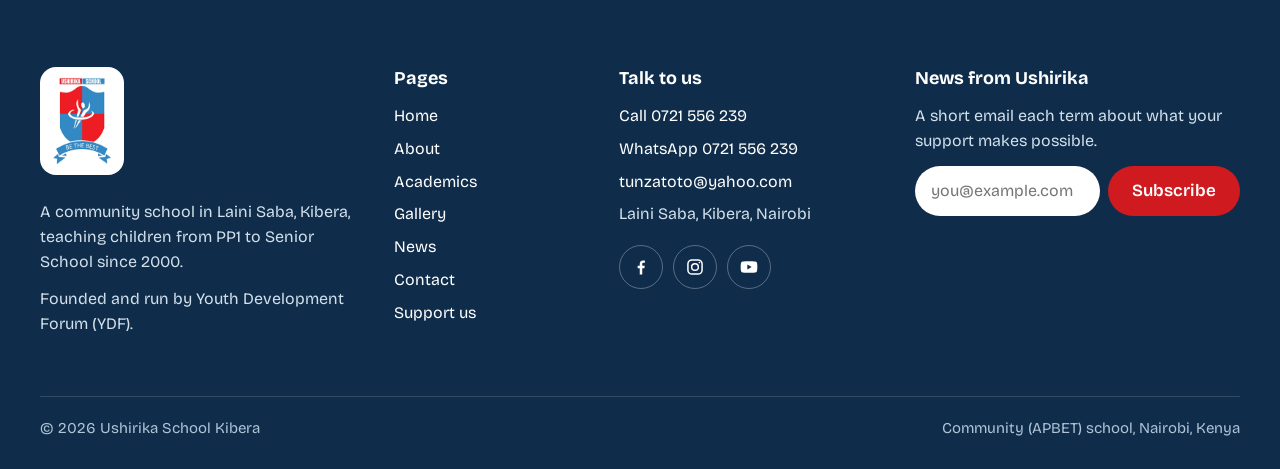
==== commit 77230968: "Add a Lotte Davis and One Girl Can section to About Partner spotlight with her portrait, the One Gir" ====
--- a/about.html
+++ b/about.html
@@ -105,6 +105,45 @@
     </div>
   </section>
 
+  <!-- Partner spotlight: Lotte Davis, founder of One Girl Can.
+       Partner since 2008, classrooms, girls' dormitory, 200+ scholarships and university: from David (2026-11-09).
+       2021 school building, 2022 Beedie Dormitory (first in Kibera), AG Hair, South Africa: from onegirlcan.com/about-us
+       and gaylea.com/news/about-us/the-beedie-dormitory-at-ushirika-school. -->
+  <section class="section" aria-labelledby="lotte-title">
+    <div class="wrap lotte">
+      <div class="lotte__text">
+        <span class="mark" aria-hidden="true"></span>
+        <h2 id="lotte-title">Our partner since 2008</h2>
+        <div class="lotte__byline">
+          <img src="assets/people/lotte-davis.jpg" width="187" height="187" loading="lazy" alt="">
+          <p><strong>Lotte Davis</strong>Founder, One Girl Can</p>
+        </div>
+        <p class="lede">Lotte Davis founded One Girl Can, a Canadian and Kenyan charity that keeps girls in Kenya in school, from the classroom to a career. She has stood with Ushirika since 2008.</p>
+        <dl class="facts">
+          <div><dt>Partner since</dt><dd>2008</dd></div>
+          <div><dt>Scholarships</dt><dd>200+ girls at Ushirika</dd></div>
+          <div><dt>Girls' dormitory</dt><dd>Opened in 2022</dd></div>
+        </dl>
+        <p>Through One Girl Can, Lotte has helped build our modern classrooms, in a new three-storey school finished in 2021, and the Beedie Dormitory, a safe, modern home for our senior school girls and the first dormitory built in Kibera. More than 200 girls have won scholarships to study at Ushirika, and even more have gone on to university.</p>
+        <p>Lotte was born in South Africa and moved to Canada with her family at the age of ten. After building the hair care company AG Hair with her husband, she came back to Africa in 2008 and started One Girl Can.</p>
+        <div class="btn-row">
+          <a class="btn btn--ghost" href="https://www.onegirlcan.com/">Visit One Girl Can</a>
+        </div>
+      </div>
+      <div class="lotte__photos">
+        <figure class="lotte__group">
+          <img src="assets/gallery/photo-57-small.jpg" srcset="assets/gallery/photo-57-small.jpg 800w, assets/gallery/photo-57.jpg 1536w" sizes="(max-width: 900px) 100vw, 600px" width="1536" height="1536" loading="lazy"
+               alt="Seen from above, a packed classroom of Ushirika girls cheer with their arms in the air beside One Girl Can visitors in white One Girl Can T-shirts">
+        </figure>
+        <figure class="lotte__build">
+          <img src="assets/gallery/photo-56.jpg" width="480" height="480" loading="lazy"
+               alt="Builders on scaffolding work on the upper floors of a new block-walled building">
+          <figcaption>New buildings going up</figcaption>
+        </figure>
+      </div>
+    </div>
+  </section>
+
   <section class="section photo-band" aria-labelledby="purpose-title">
     <img class="photo-band__img" src="assets/gallery/photo-08.jpg"
          srcset="assets/gallery/photo-08-small.jpg 800w, assets/gallery/photo-08.jpg 1600w" sizes="100vw"
@@ -223,7 +262,9 @@
       <ol class="timeline">
         <li><span class="timeline__year">1999</span><p>Youth Development Forum (YDF) is founded, with programmes for women, youth and education.</p></li>
         <li><span class="timeline__year">2000</span><p>Ushirika opens in a rented room in Kibera with four children.</p></li>
-        <li><span class="timeline__year">2022</span><p>Sarah Tumaini passes her KCSE and wins a scholarship to study commerce at Strathmore University.</p></li>
+        <li><span class="timeline__year">2008</span><p>Lotte Davis and One Girl Can become our partners.</p></li>
+        <li><span class="timeline__year">2021</span><p>Our new three-storey school, built with One Girl Can, is finished.</p></li>
+        <li><span class="timeline__year">2022</span><p>The Beedie Dormitory opens for our senior school girls, the first dormitory in Kibera. Sarah Tumaini passes her KCSE and wins a scholarship to study commerce at Strathmore University.</p></li>
         <li><span class="timeline__year">Today</span><p>A full school from PP1 to Senior School, serving 1,600 meals a day.</p></li>
       </ol>
     </div>
--- a/css/style.css
+++ b/css/style.css
@@ -462,7 +462,12 @@
 @media (max-width: 800px) { .milestones { grid-template-columns: minmax(0, 1fr); } }
 .milestones__photo { margin: clamp(24px, 3vw, 36px) 0 0; }
 .milestones__photo img { width: 100%; aspect-ratio: 4 / 3; object-fit: cover; object-position: 53% 50%; border-radius: var(--radius-photo); }
-@media (min-width: 801px) and (max-width: 1100px) { .milestones__photo img { aspect-ratio: 4 / 5; } } /* narrow column: taller, to sit level with the timeline */
+@media (min-width: 801px) {
+  /* side by side: the photo stretches down to the end of the timeline, whatever its length */
+  .milestones > div:first-child { display: flex; flex-direction: column; align-self: stretch; }
+  .milestones__photo { position: relative; flex: 1 1 auto; min-height: 300px; }
+  .milestones__photo img { position: absolute; inset: 0; height: 100%; aspect-ratio: auto; }
+}
 @media (max-width: 700px) { .motto { grid-template-columns: minmax(0, 1fr); } .motto img { order: -1; } }
 
 .welcome { display: grid; grid-template-columns: minmax(0, 460px) minmax(0, 1fr); gap: clamp(32px, 5vw, 72px); align-items: center; }
@@ -727,6 +732,39 @@
   .story-card__photo figcaption { font-size: .8125rem; left: 10px; bottom: 10px; }
 }
 
+/* About: partner spotlight on Lotte Davis and One Girl Can. Story on the left, the big group photo
+   on the right, with the building-work photo pinned over its bottom-left corner */
+.lotte { display: grid; grid-template-columns: minmax(0, 1fr) minmax(0, 1.05fr); gap: clamp(40px, 6vw, 88px); align-items: center; }
+.lotte__text h2 { margin-bottom: .45em; }
+.lotte__byline { display: flex; align-items: center; gap: 18px; margin: 0 0 26px; }
+.lotte__byline img { flex: none; width: 96px; height: 96px; border-radius: 50%; object-fit: cover; box-shadow: 0 0 0 4px #fff, 0 0 0 7px var(--blue); }
+.lotte__byline p { margin: 0; font-family: var(--font-display); font-size: 1rem; line-height: 1.35; color: var(--muted); }
+.lotte__byline strong { display: block; font-size: 1.375rem; color: var(--navy); }
+.lotte__text .lede { margin-bottom: 1.4em; }
+.lotte__text > p:not(.lede) { font-size: 1.0625rem; }
+.lotte__text .btn-row { margin-top: 8px; }
+.lotte__photos { position: relative; padding: 0 0 clamp(44px, 6vw, 80px) clamp(44px, 6vw, 80px); }
+.lotte__group { margin: 0; }
+.lotte__group img { width: 100%; aspect-ratio: 4 / 5; object-fit: cover; object-position: 55% 50%; border-radius: var(--radius-photo); }
+.lotte__build {
+  position: absolute; left: 0; bottom: 0; width: 42%; margin: 0;
+  padding: 8px; background: #fff; border-radius: 22px;
+  box-shadow: 0 24px 48px -18px rgba(15, 45, 74, .45);
+}
+.lotte__build img { width: 100%; aspect-ratio: 1; object-fit: cover; border-radius: 15px; }
+.lotte__build figcaption { padding: 8px 4px 2px; font-family: var(--font-display); font-size: .875rem; line-height: 1.3; color: var(--muted); }
+@media (max-width: 900px) {
+  .lotte { grid-template-columns: minmax(0, 1fr); }
+  .lotte__photos { max-width: 600px; padding: 0 0 56px 28px; }
+  .lotte__group img { aspect-ratio: 1; }
+  .lotte__build { width: 46%; }
+}
+@media (max-width: 480px) {
+  .lotte__byline img { width: 80px; height: 80px; }
+  .lotte__build { padding: 6px; border-radius: 18px; }
+  .lotte__build figcaption { font-size: .8125rem; }
+}
+
 /* Home: photo under the sponsor text */
 .sponsor__photo { margin: clamp(32px, 4vw, 48px) 0 0; }
 .sponsor__photo img { width: 100%; aspect-ratio: 3 / 2; object-fit: cover; border-radius: 18px; }
@@ -772,6 +810,9 @@
 .motion .rv-photo.is-in img { clip-path: inset(0 0 0 0); }
 .motion .rv-photo figcaption { opacity: 0; transition: opacity .6s ease; transition-delay: calc(var(--rv-delay, 0ms) + 450ms); }
 .motion .rv-photo.is-in figcaption { opacity: 1; }
+/* the pinned building-work card on About: the white card itself rises in too, a beat after the big photo */
+.motion .lotte__build.rv-photo { opacity: 0; transform: translateY(28px); transition: opacity .7s var(--ease-out), transform .9s var(--ease-out); transition-delay: calc(var(--rv-delay, 0ms) + 300ms); }
+.motion .lotte__build.rv-photo.is-in { opacity: 1; transform: none; }
 
 /* The class ladder grows up from the ground line, one step at a time */
 .motion .rv-rise { clip-path: inset(100% 0 0 0); transition: clip-path 900ms var(--ease-out); transition-delay: var(--rv-delay, 0ms); }
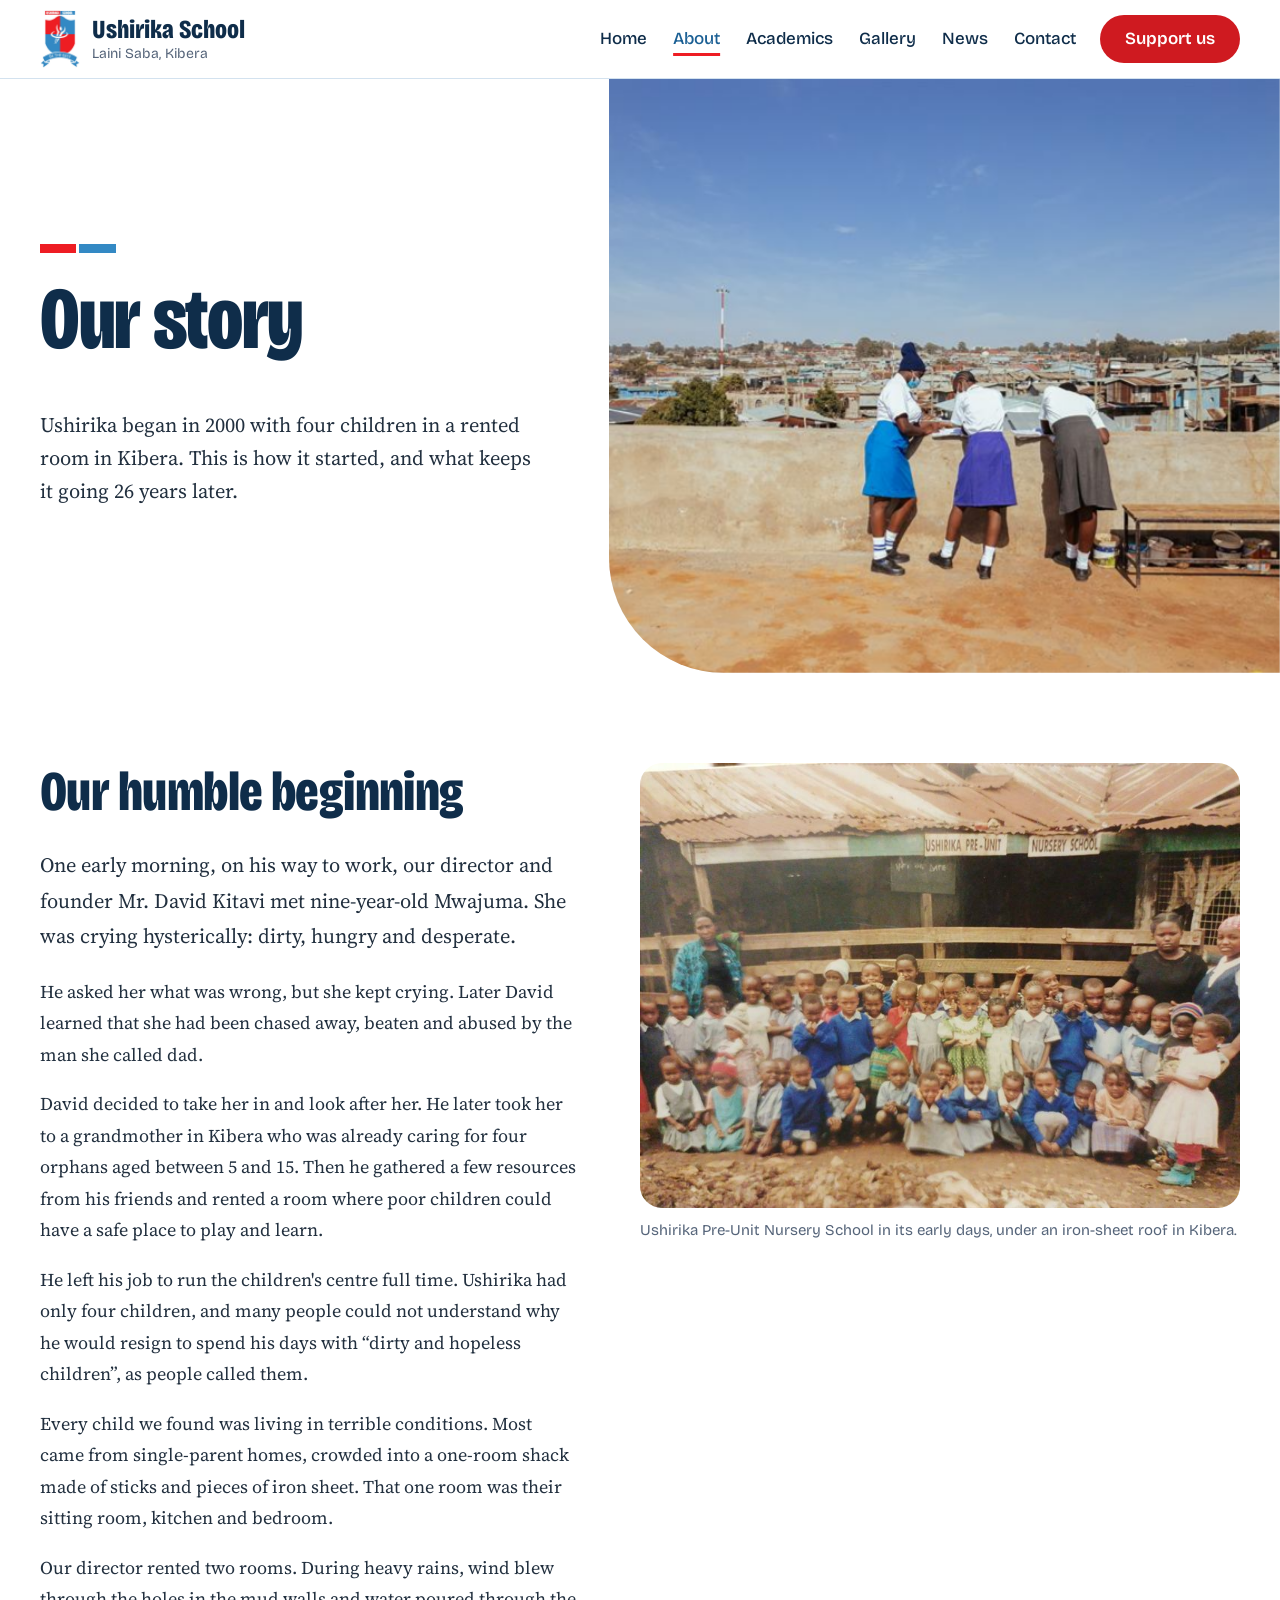
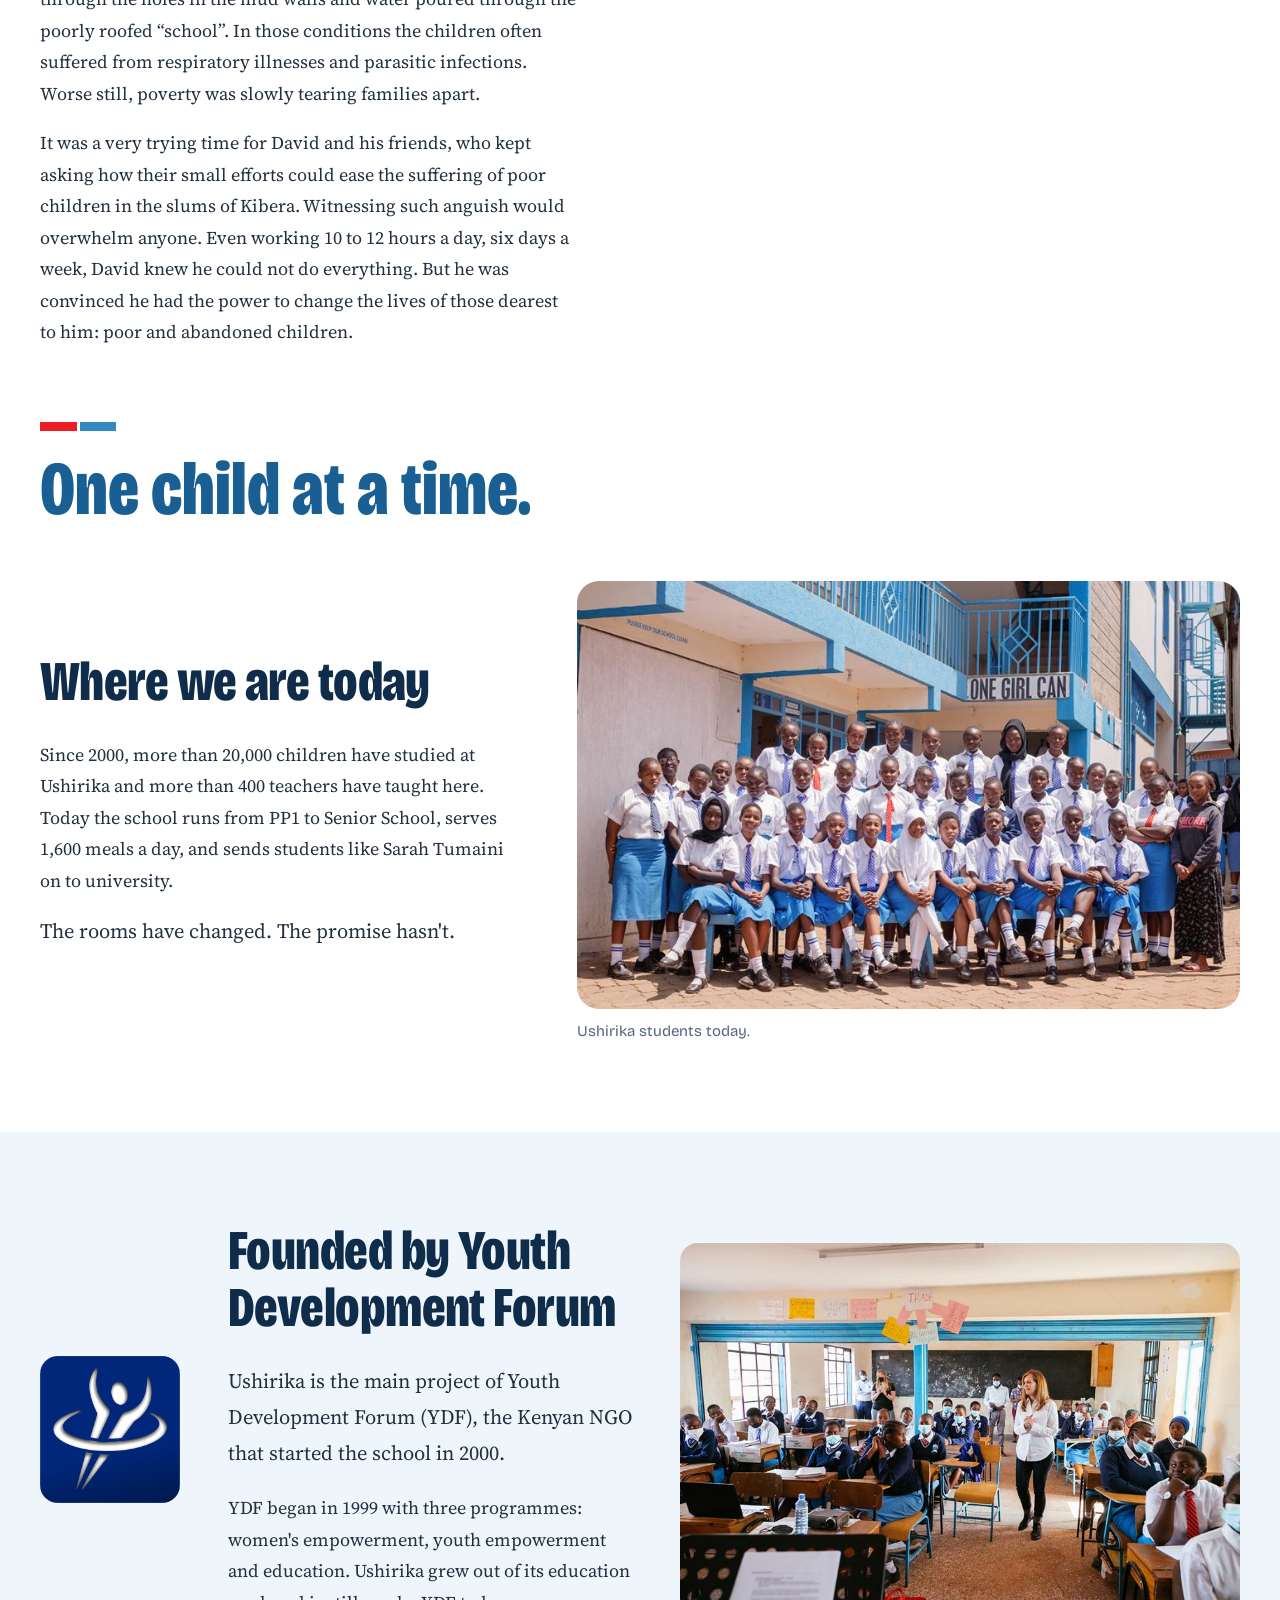
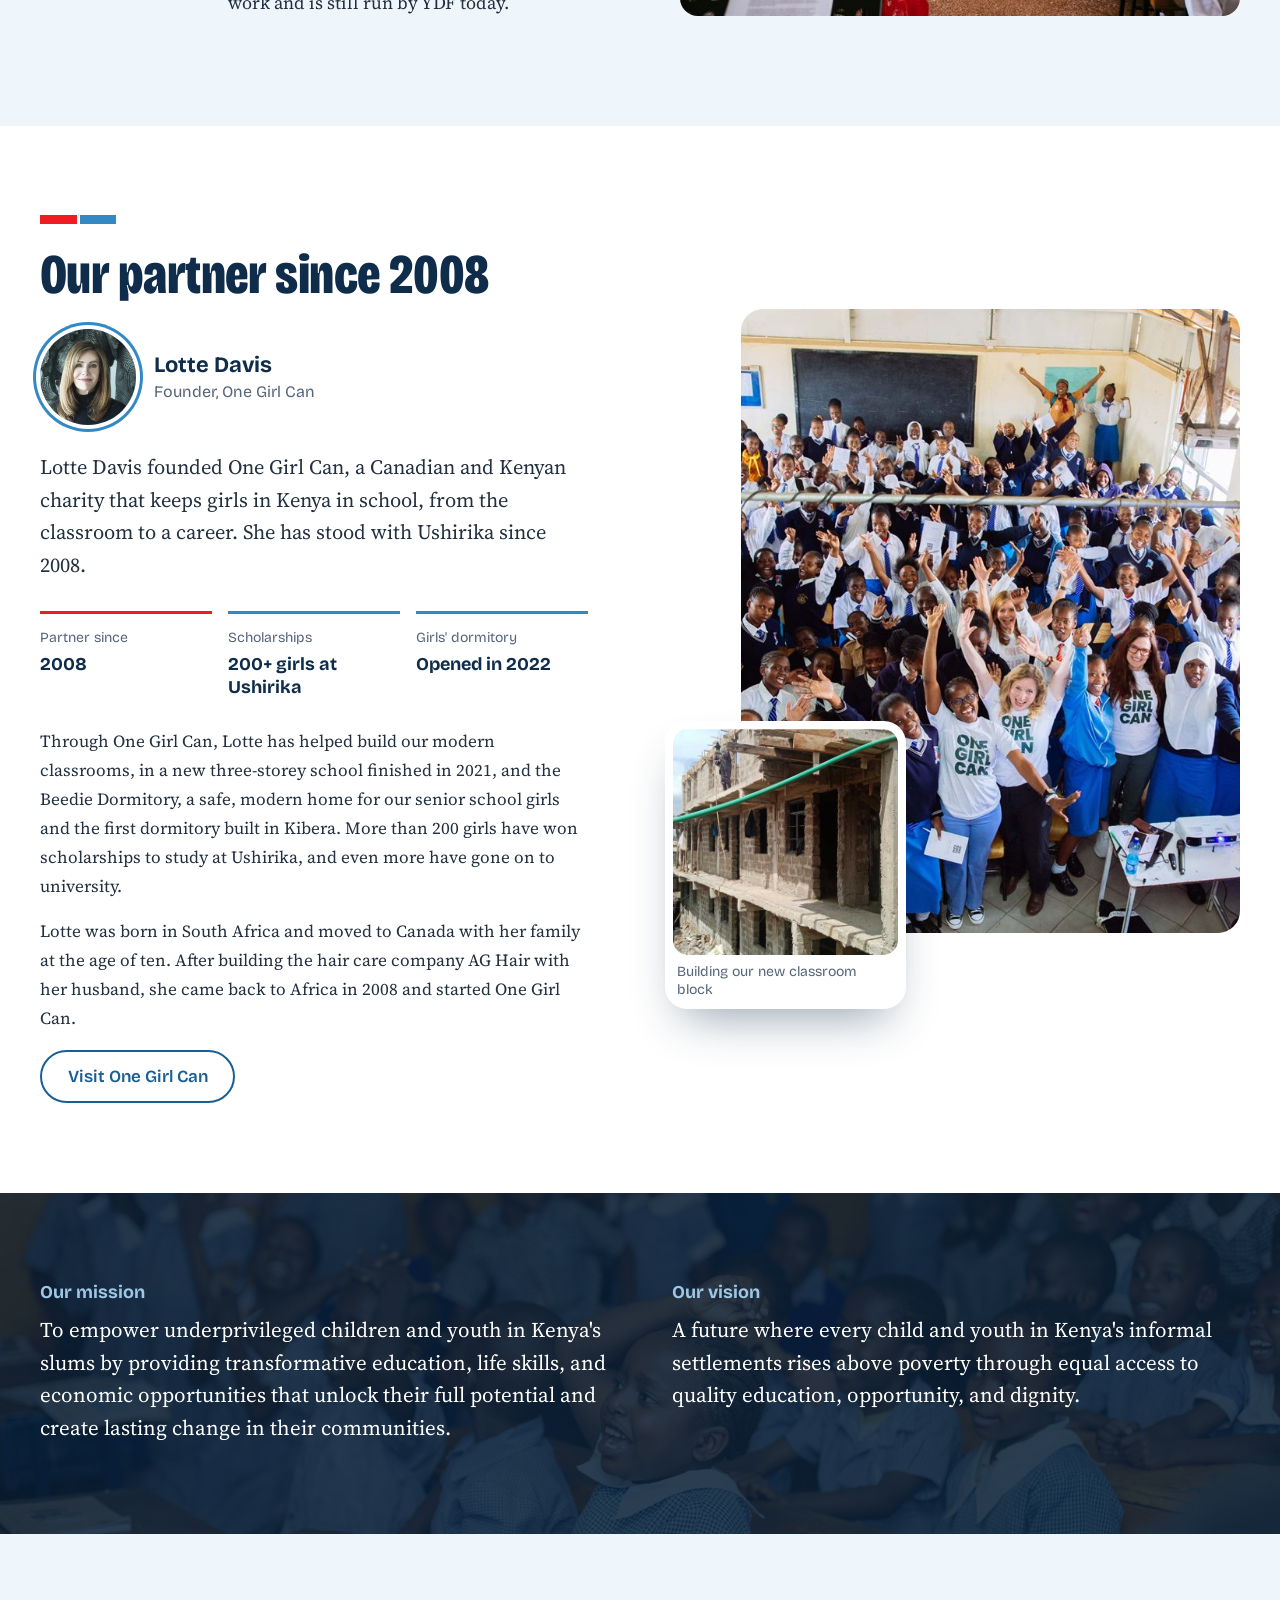
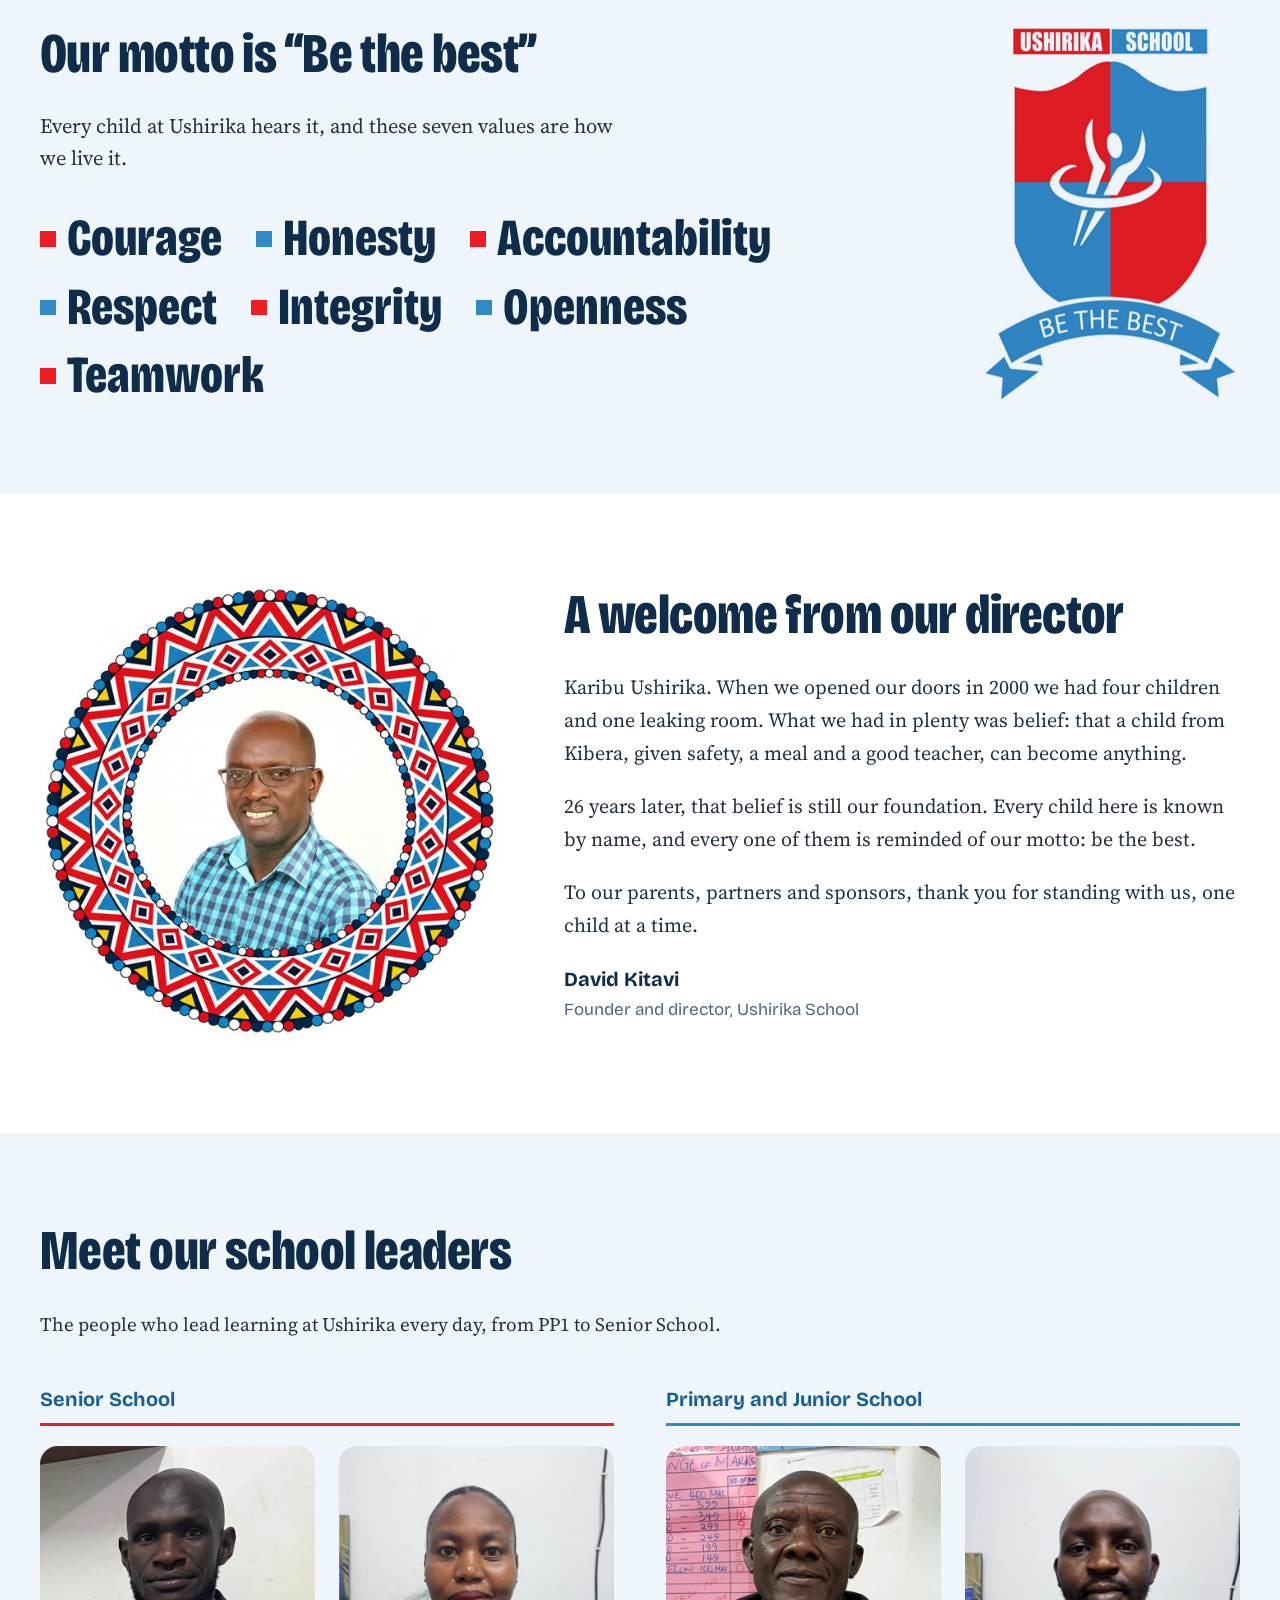
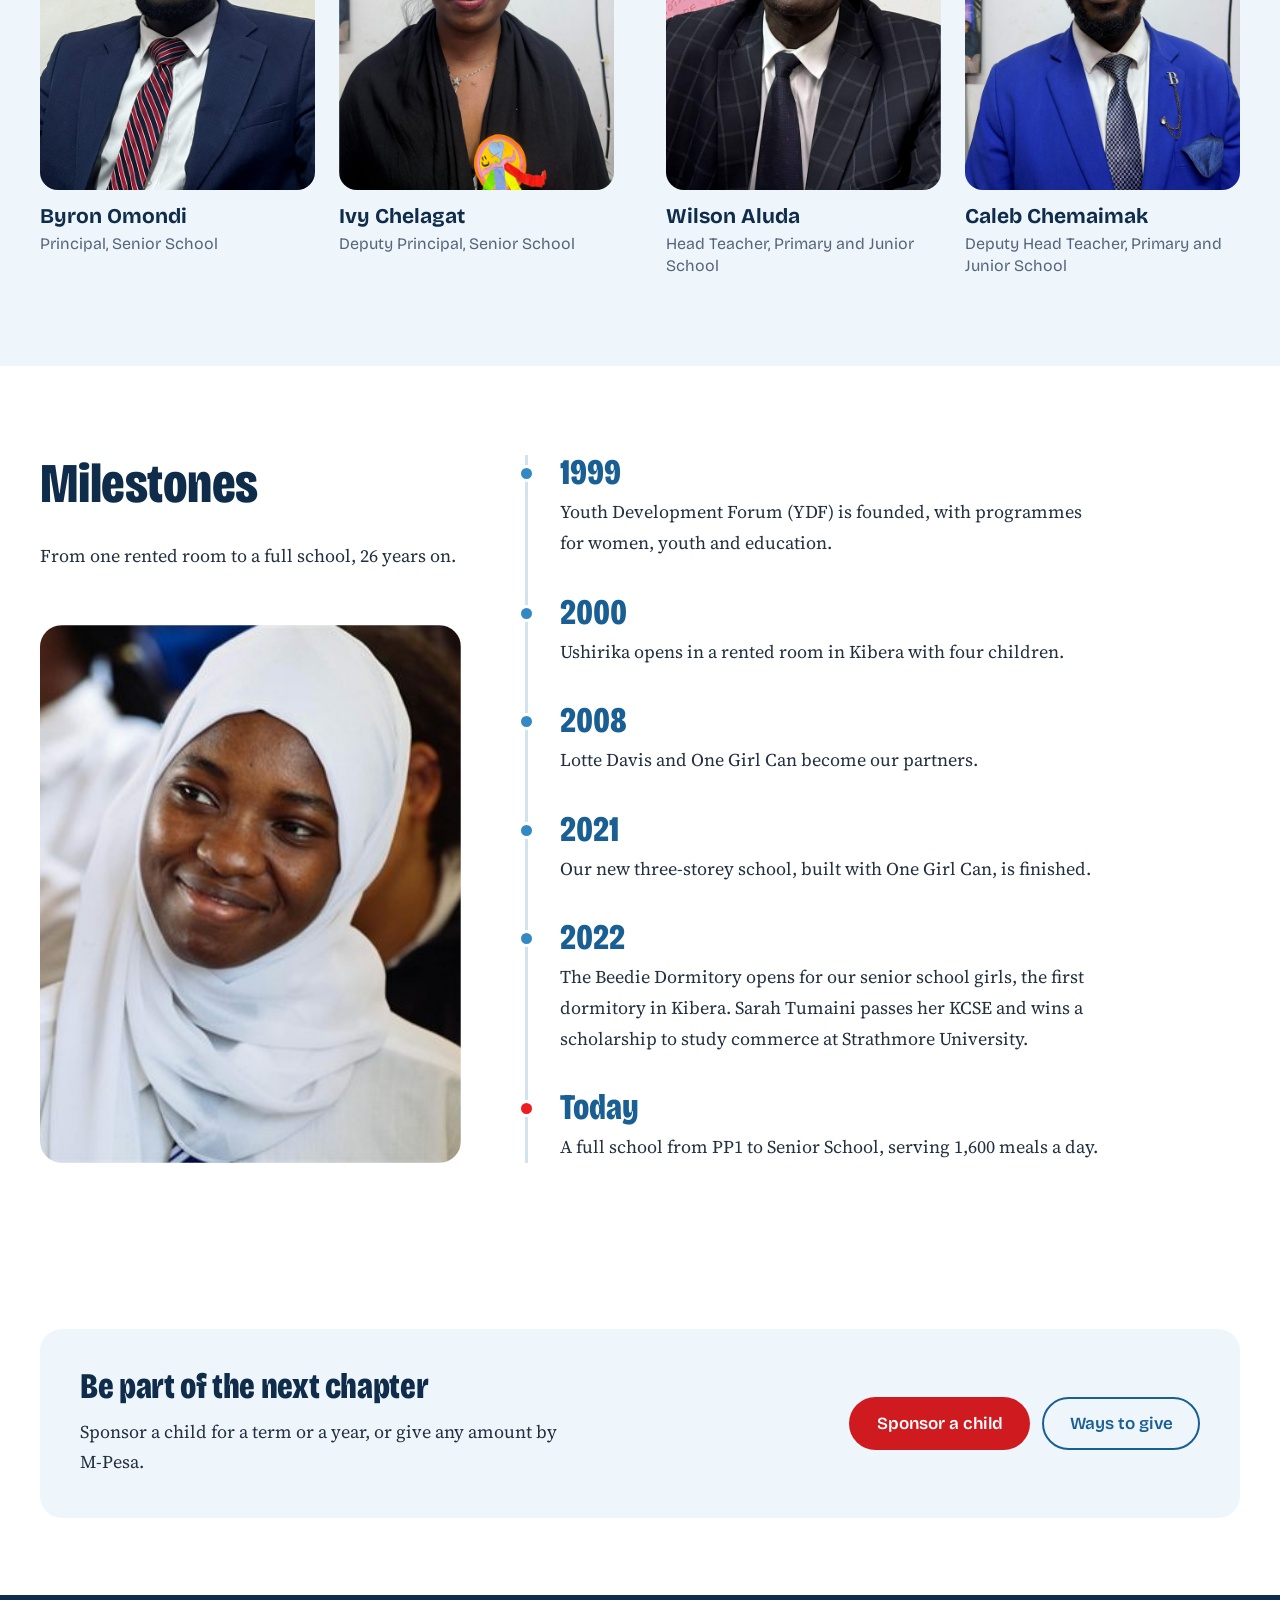
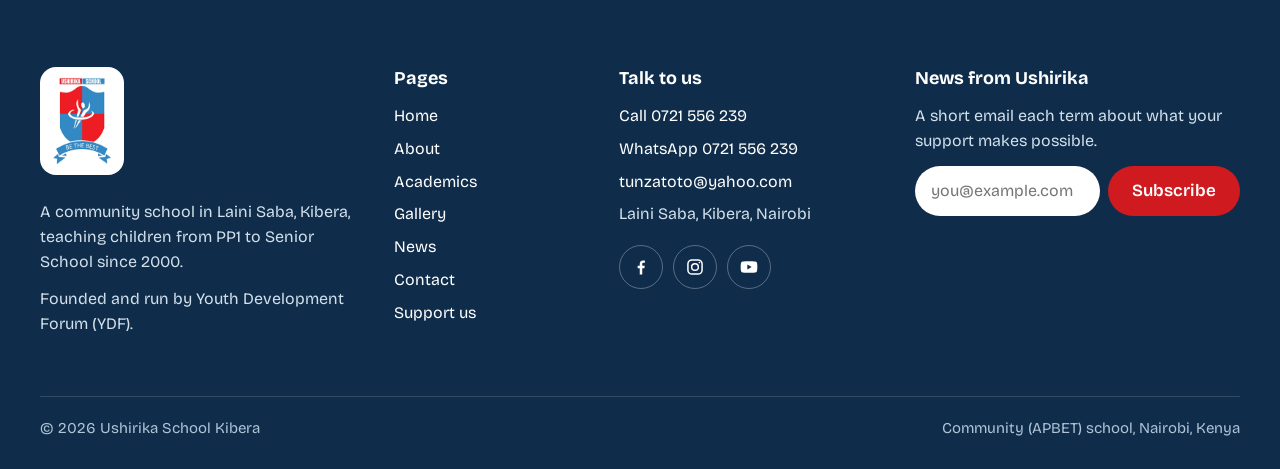
==== commit bf118520: "Caption the building photo as the new classroom block Co-Authored-By: Claude Opus 5.5 <noreply@anthr" ====
--- a/about.html
+++ b/about.html
@@ -137,8 +137,8 @@
         </figure>
         <figure class="lotte__build">
           <img src="assets/gallery/photo-56.jpg" width="480" height="480" loading="lazy"
-               alt="Builders on scaffolding work on the upper floors of a new block-walled building">
-          <figcaption>New buildings going up</figcaption>
+               alt="Builders on scaffolding work on the upper floors of the new classroom block while it is being built">
+          <figcaption>Building our new classroom block</figcaption>
         </figure>
       </div>
     </div>
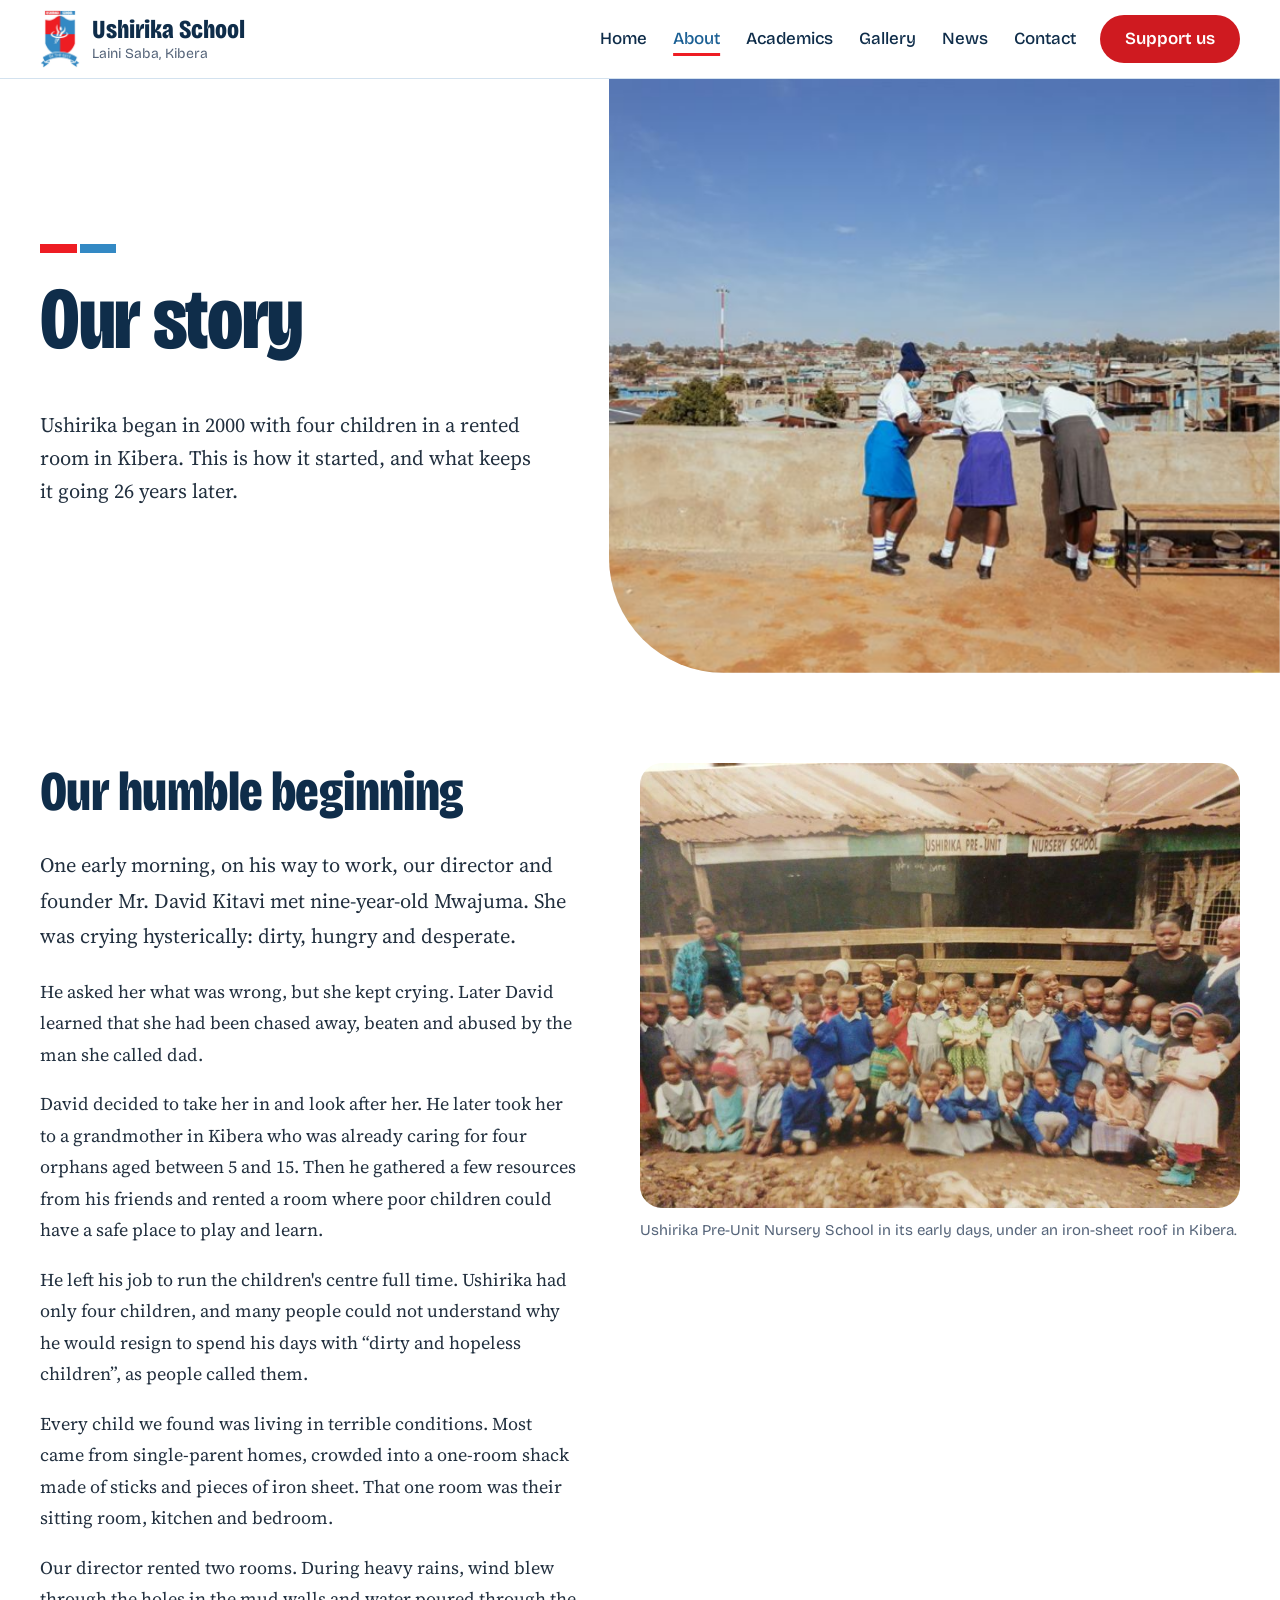
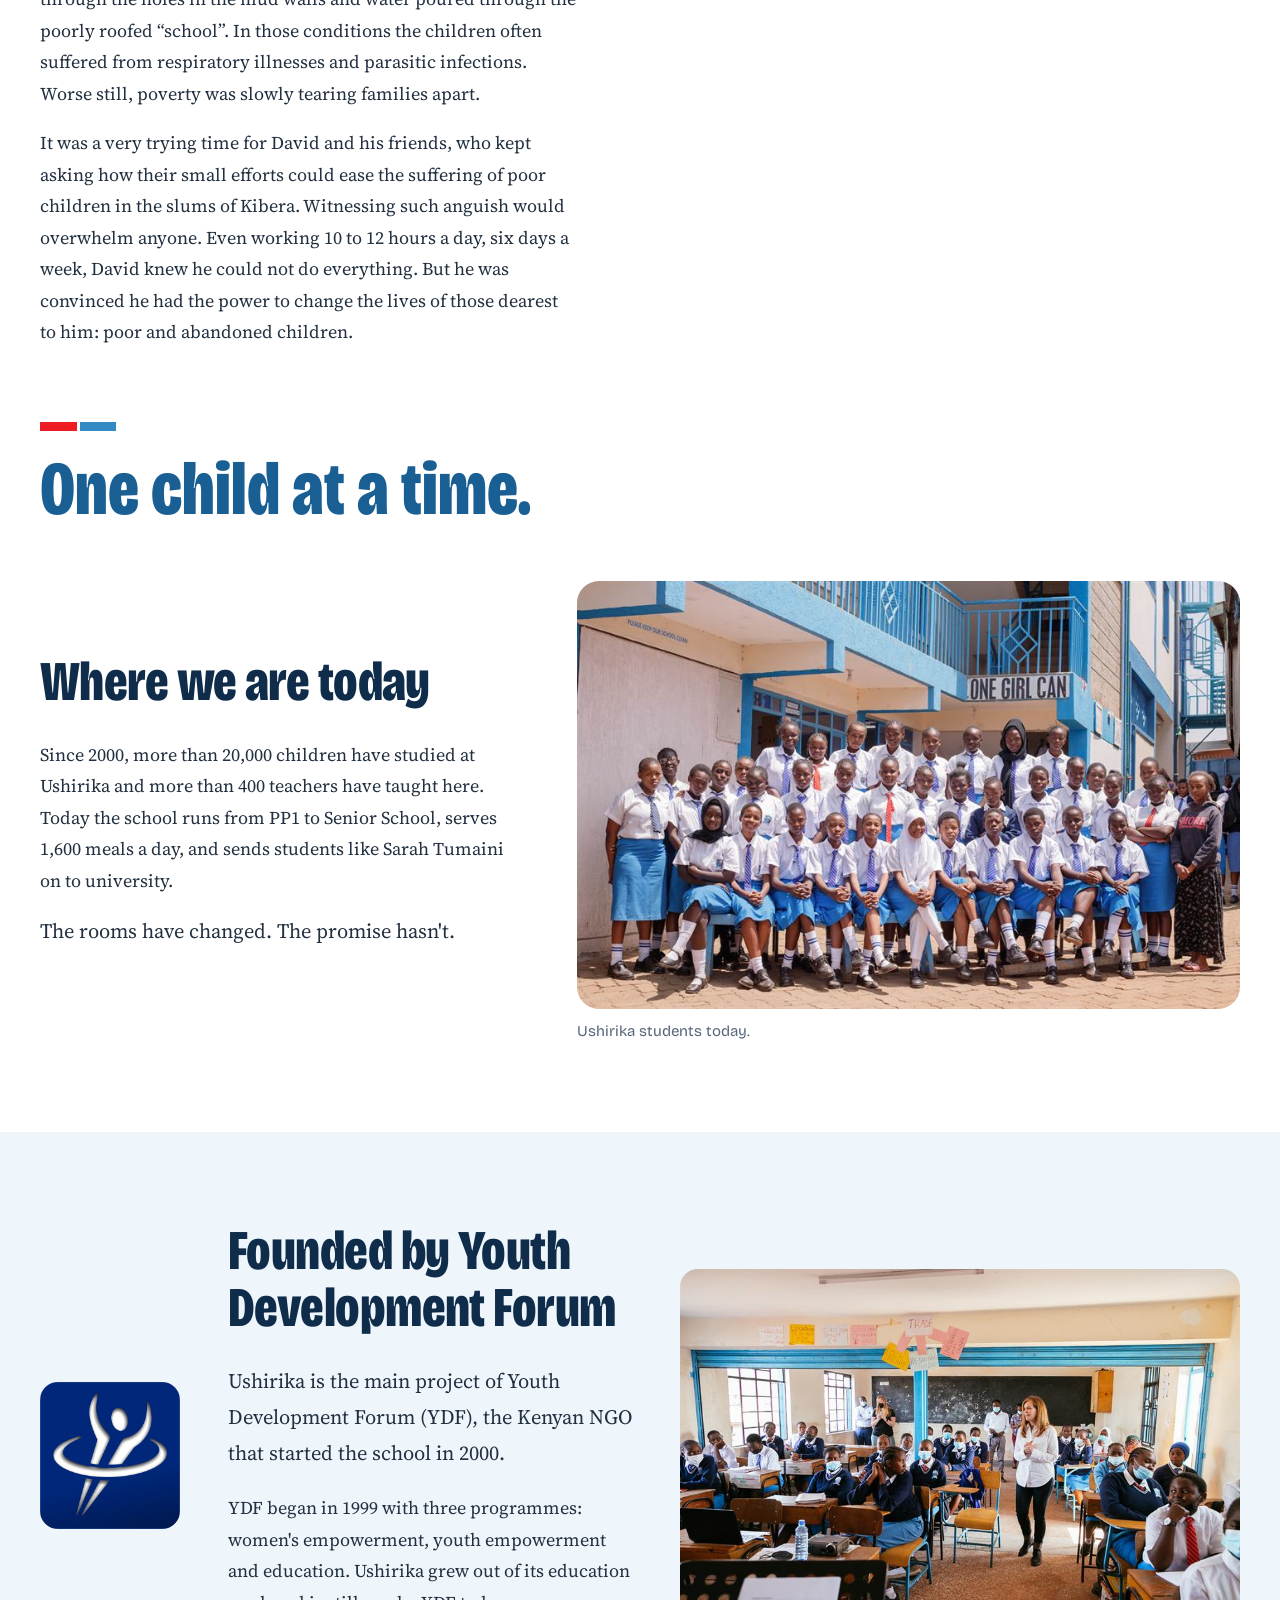
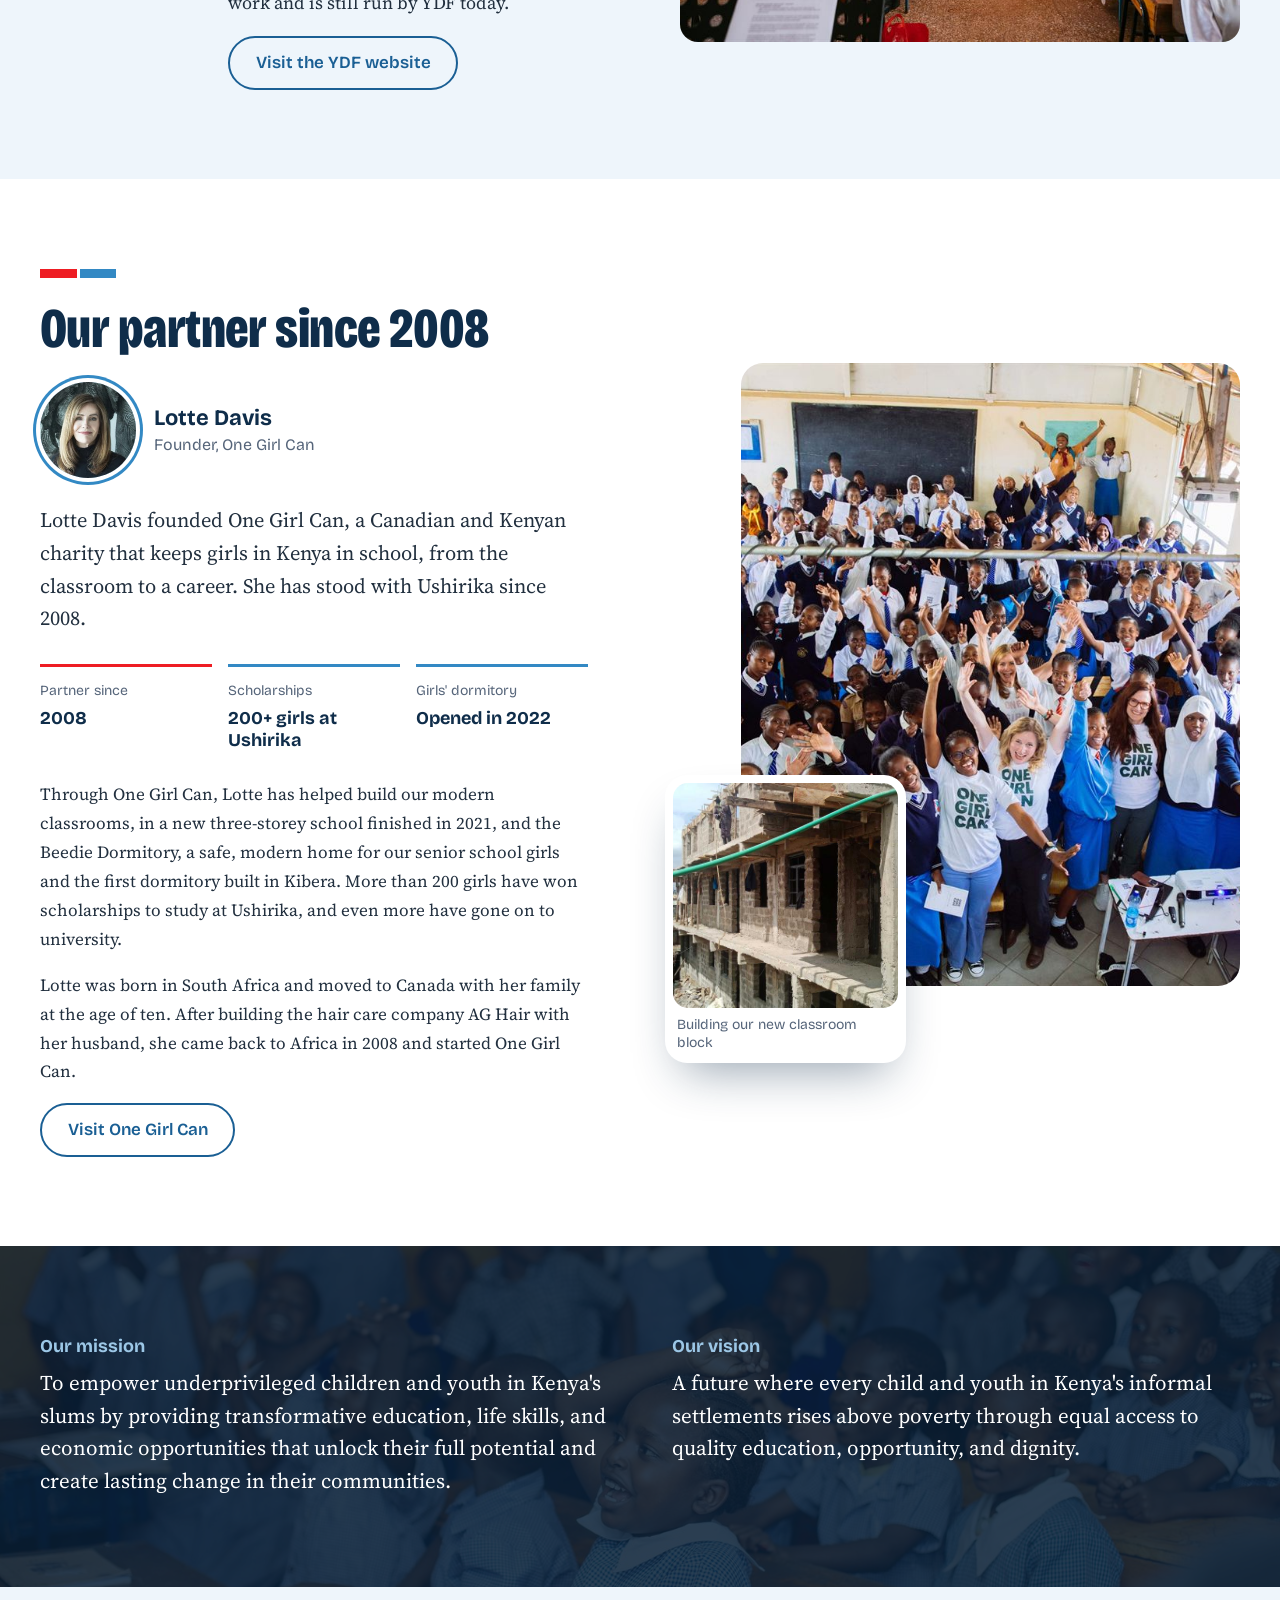
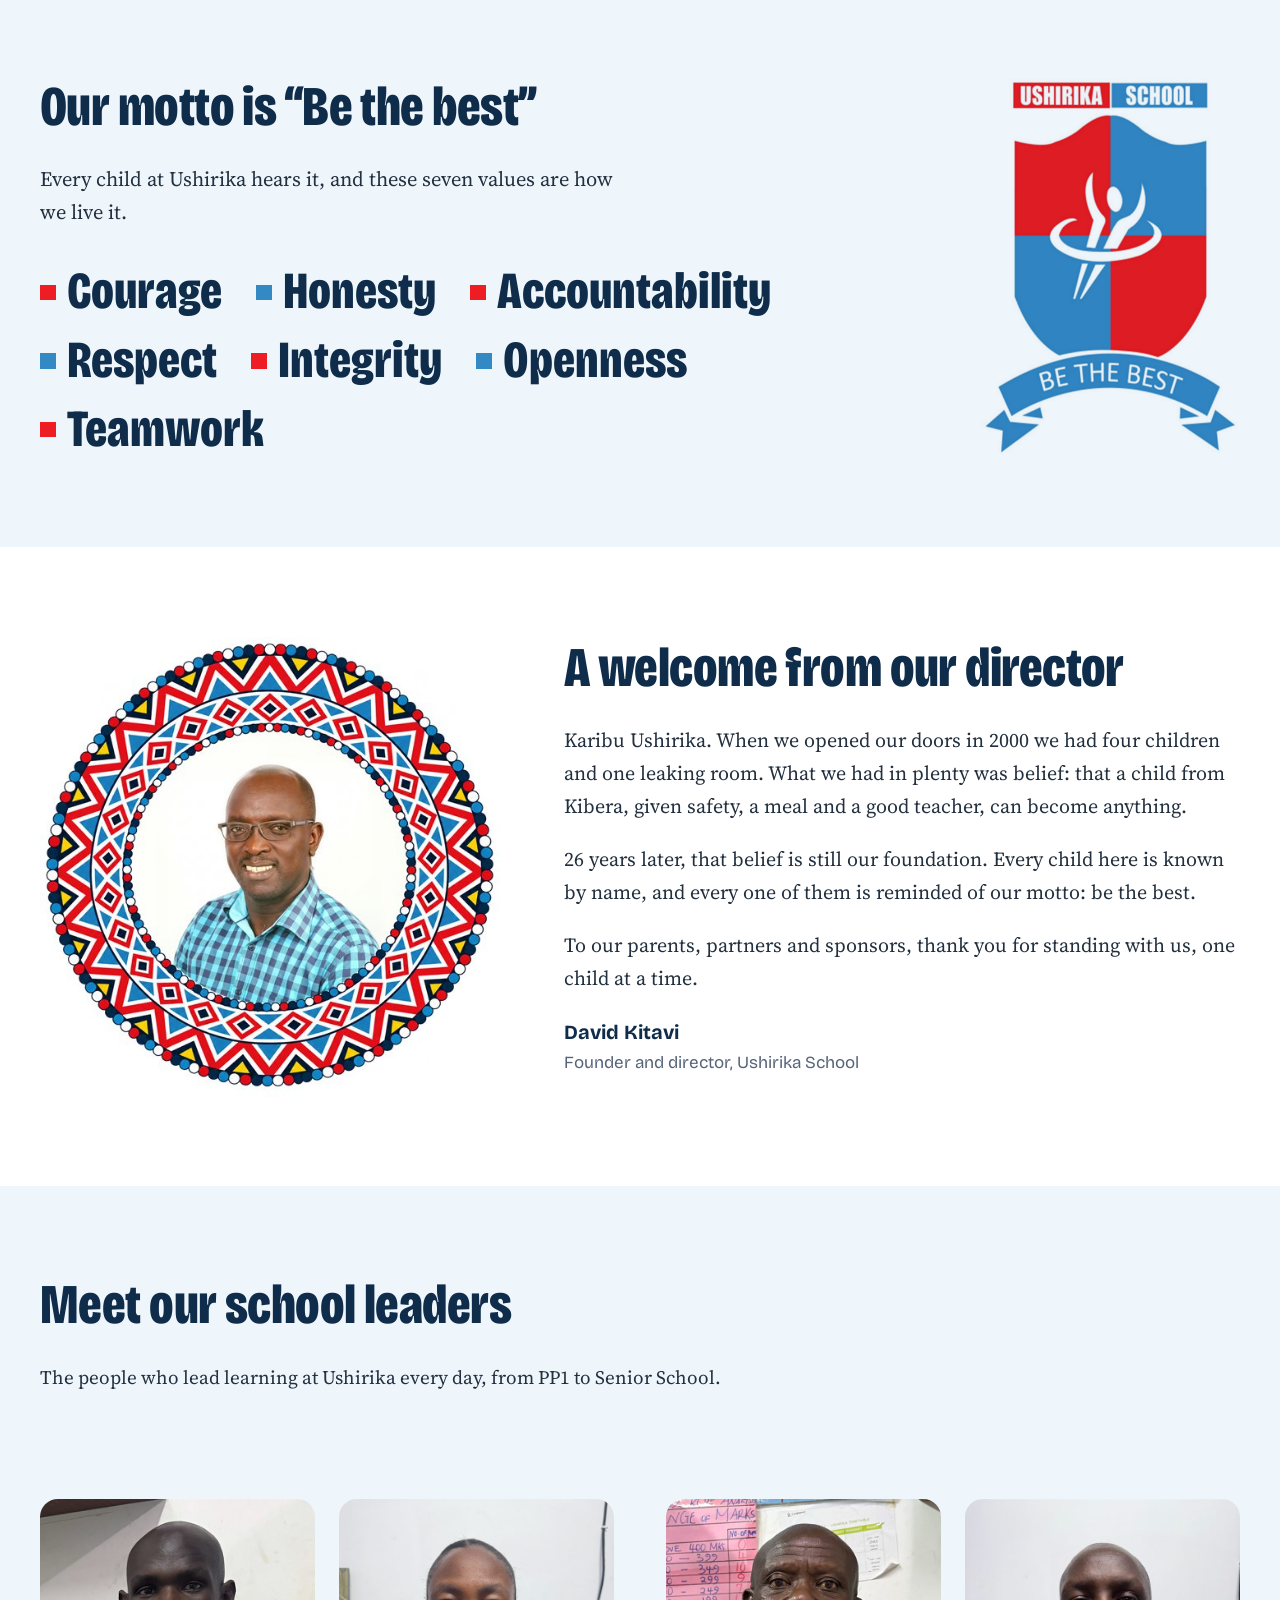
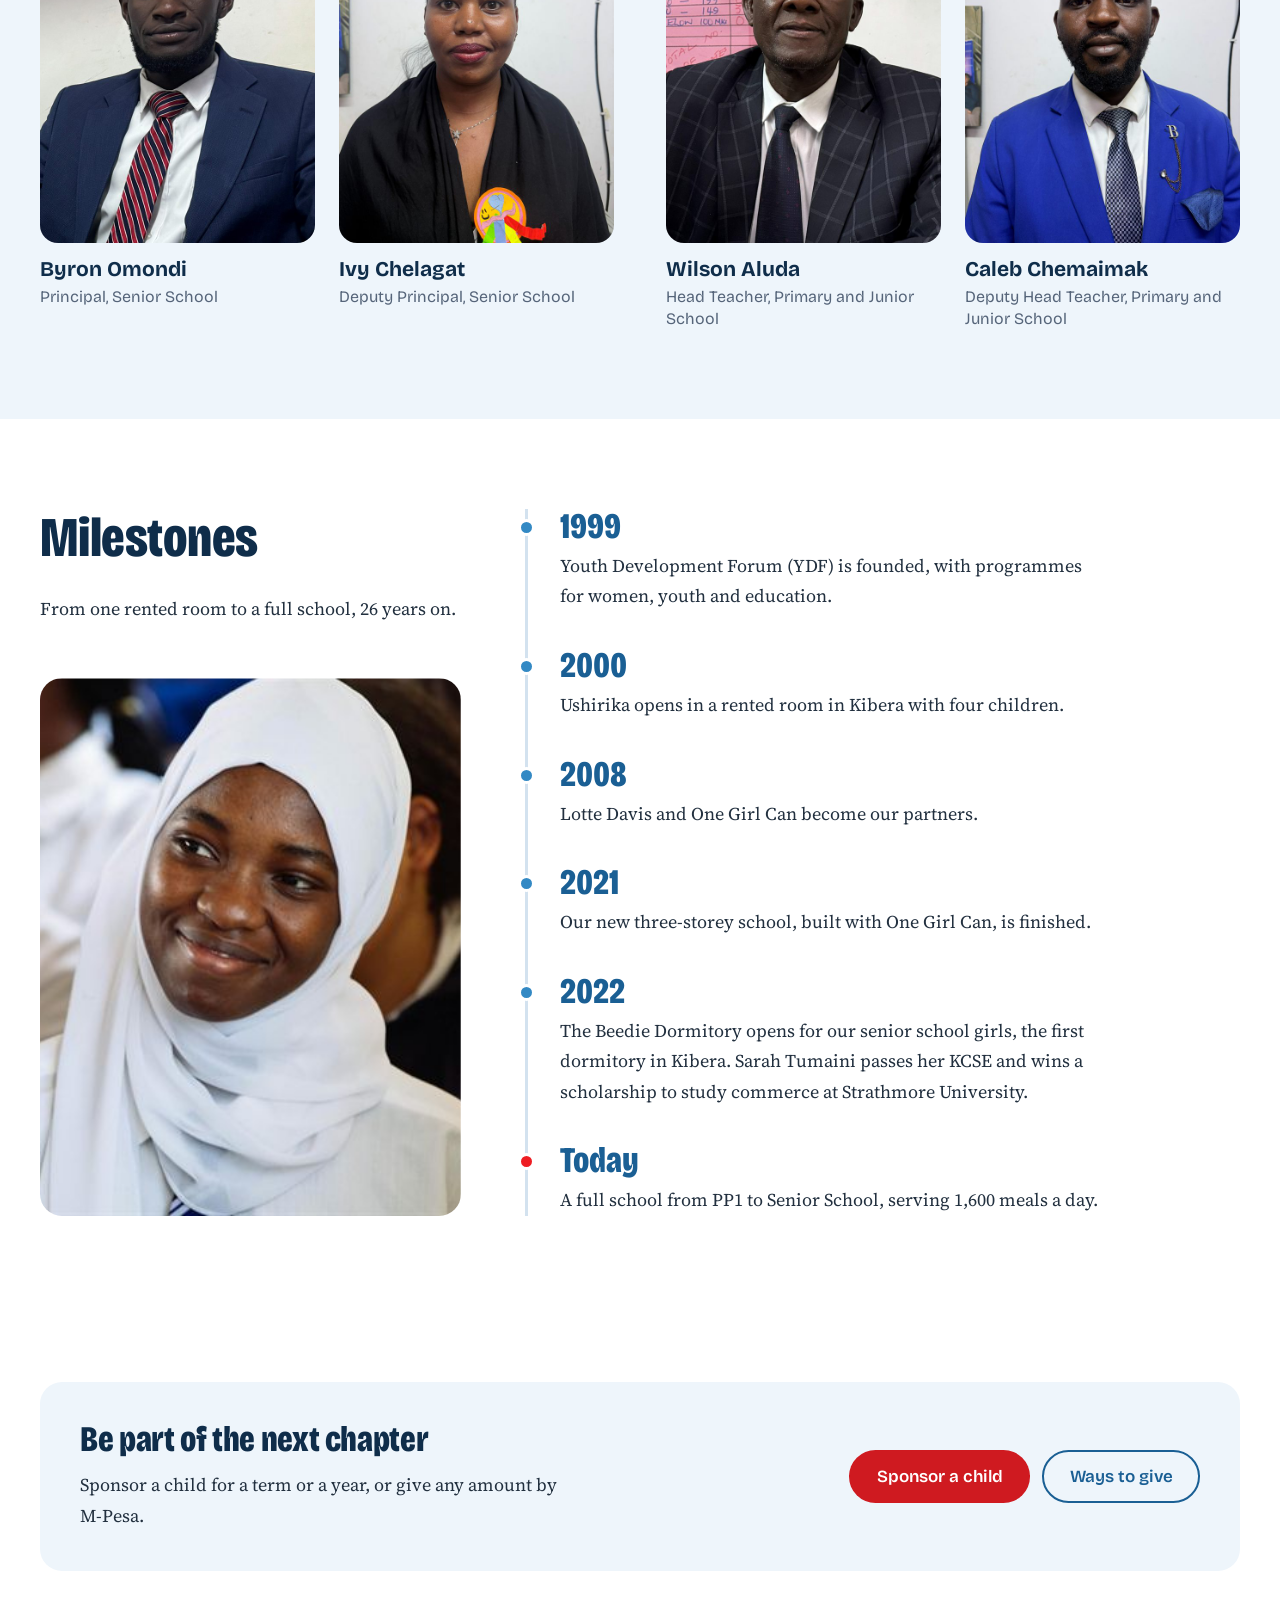
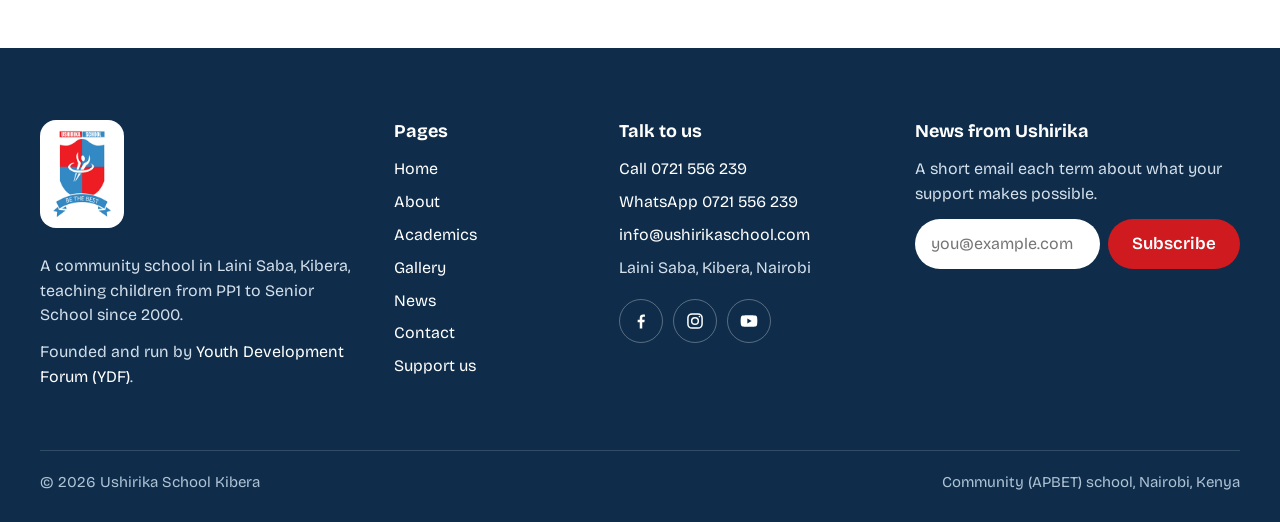
==== commit c4b8f5ce: "Link to the new YDF website, ydfkenya.org The partner strip, the YDF section on About and the footer" ====
--- a/about.html
+++ b/about.html
@@ -96,7 +96,9 @@
         <h2 id="ydf-title">Founded by Youth Development Forum</h2>
         <p class="lede">Ushirika is the main project of Youth Development Forum (YDF), the Kenyan NGO that started the school in 2000.</p>
         <p>YDF began in 1999 with three programmes: women's empowerment, youth empowerment and education. Ushirika grew out of its education work and is still run by YDF today.</p>
-        <!-- YDF LINK NEEDED: add a link to YDF's website here when you have it -->
+        <div class="btn-row">
+          <a class="btn btn--ghost" href="https://ydfkenya.org/">Visit the YDF website</a>
+        </div>
       </div>
       <figure class="ydf__photo">
           <img src="assets/gallery/photo-18-small.jpg" srcset="assets/gallery/photo-18-small.jpg 800w, assets/gallery/photo-18.jpg 1600w" sizes="(max-width: 900px) 100vw, 560px" width="800" height="533" loading="lazy"
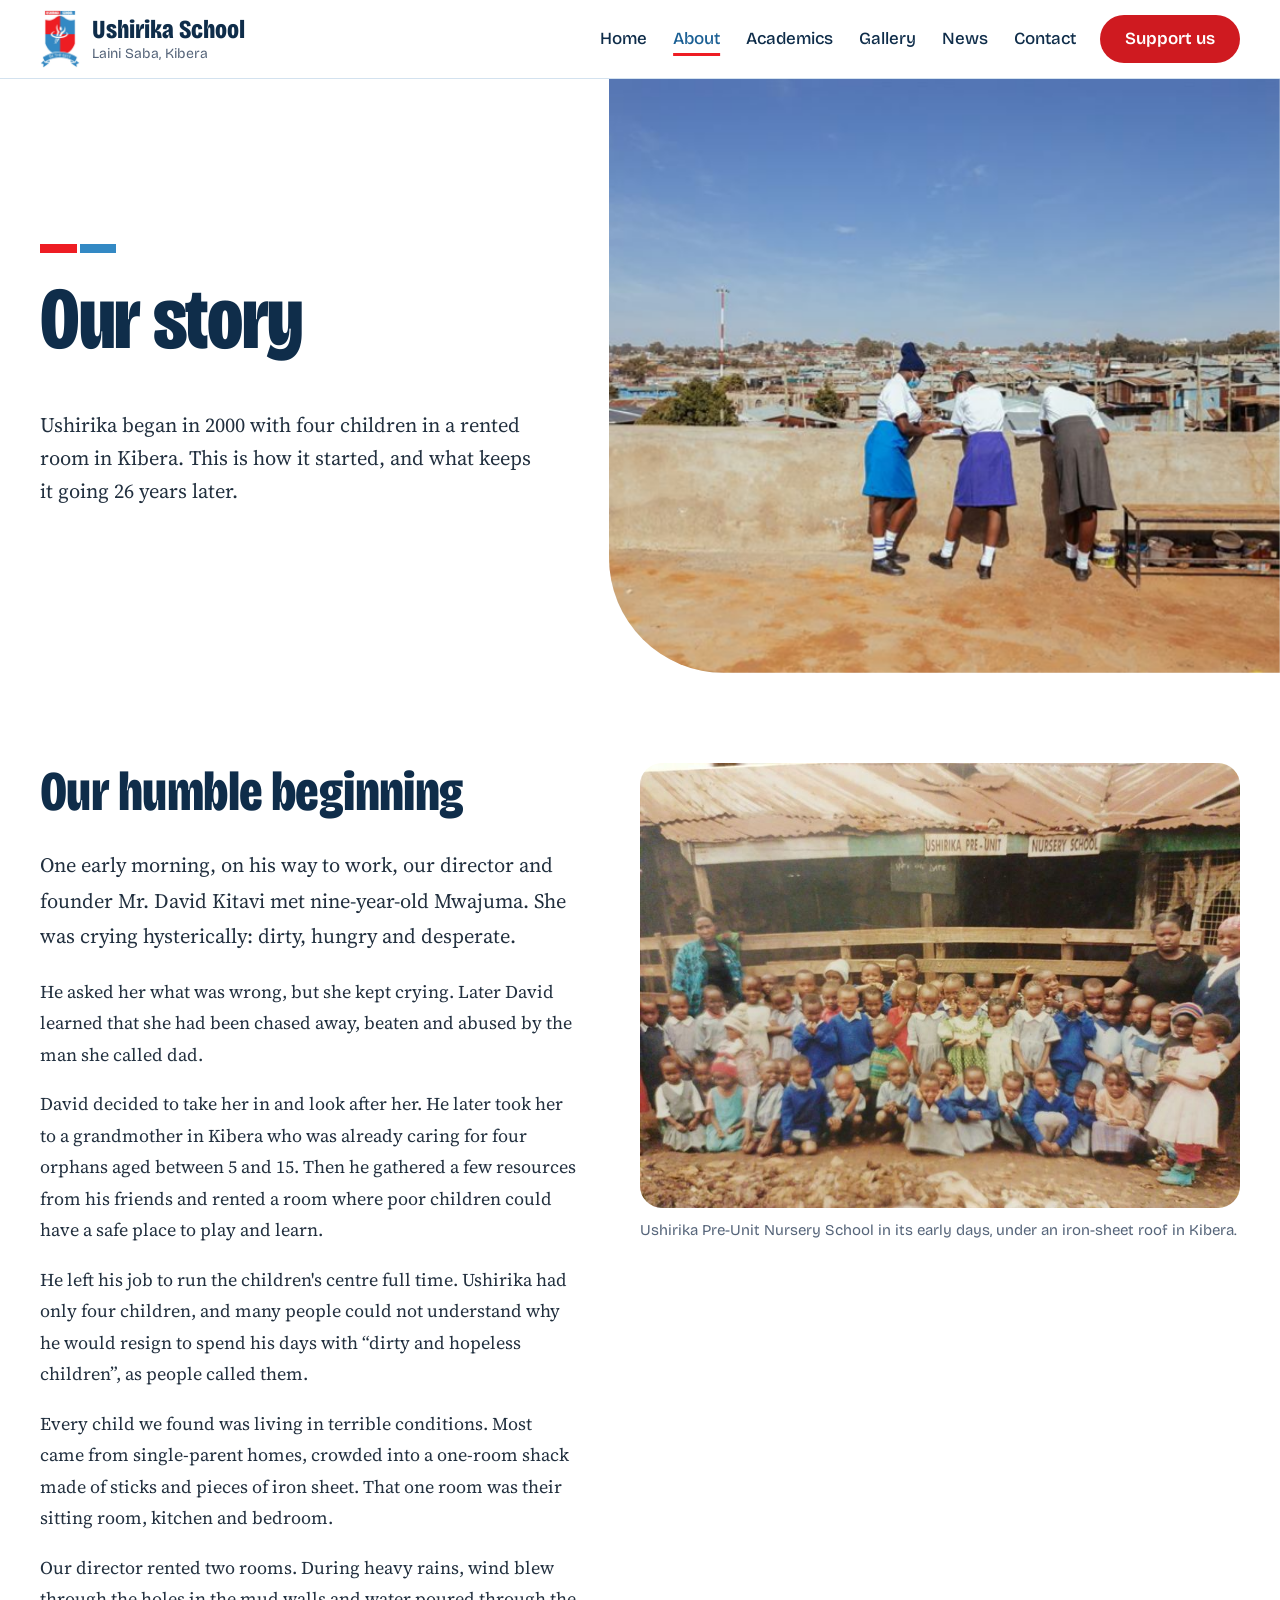
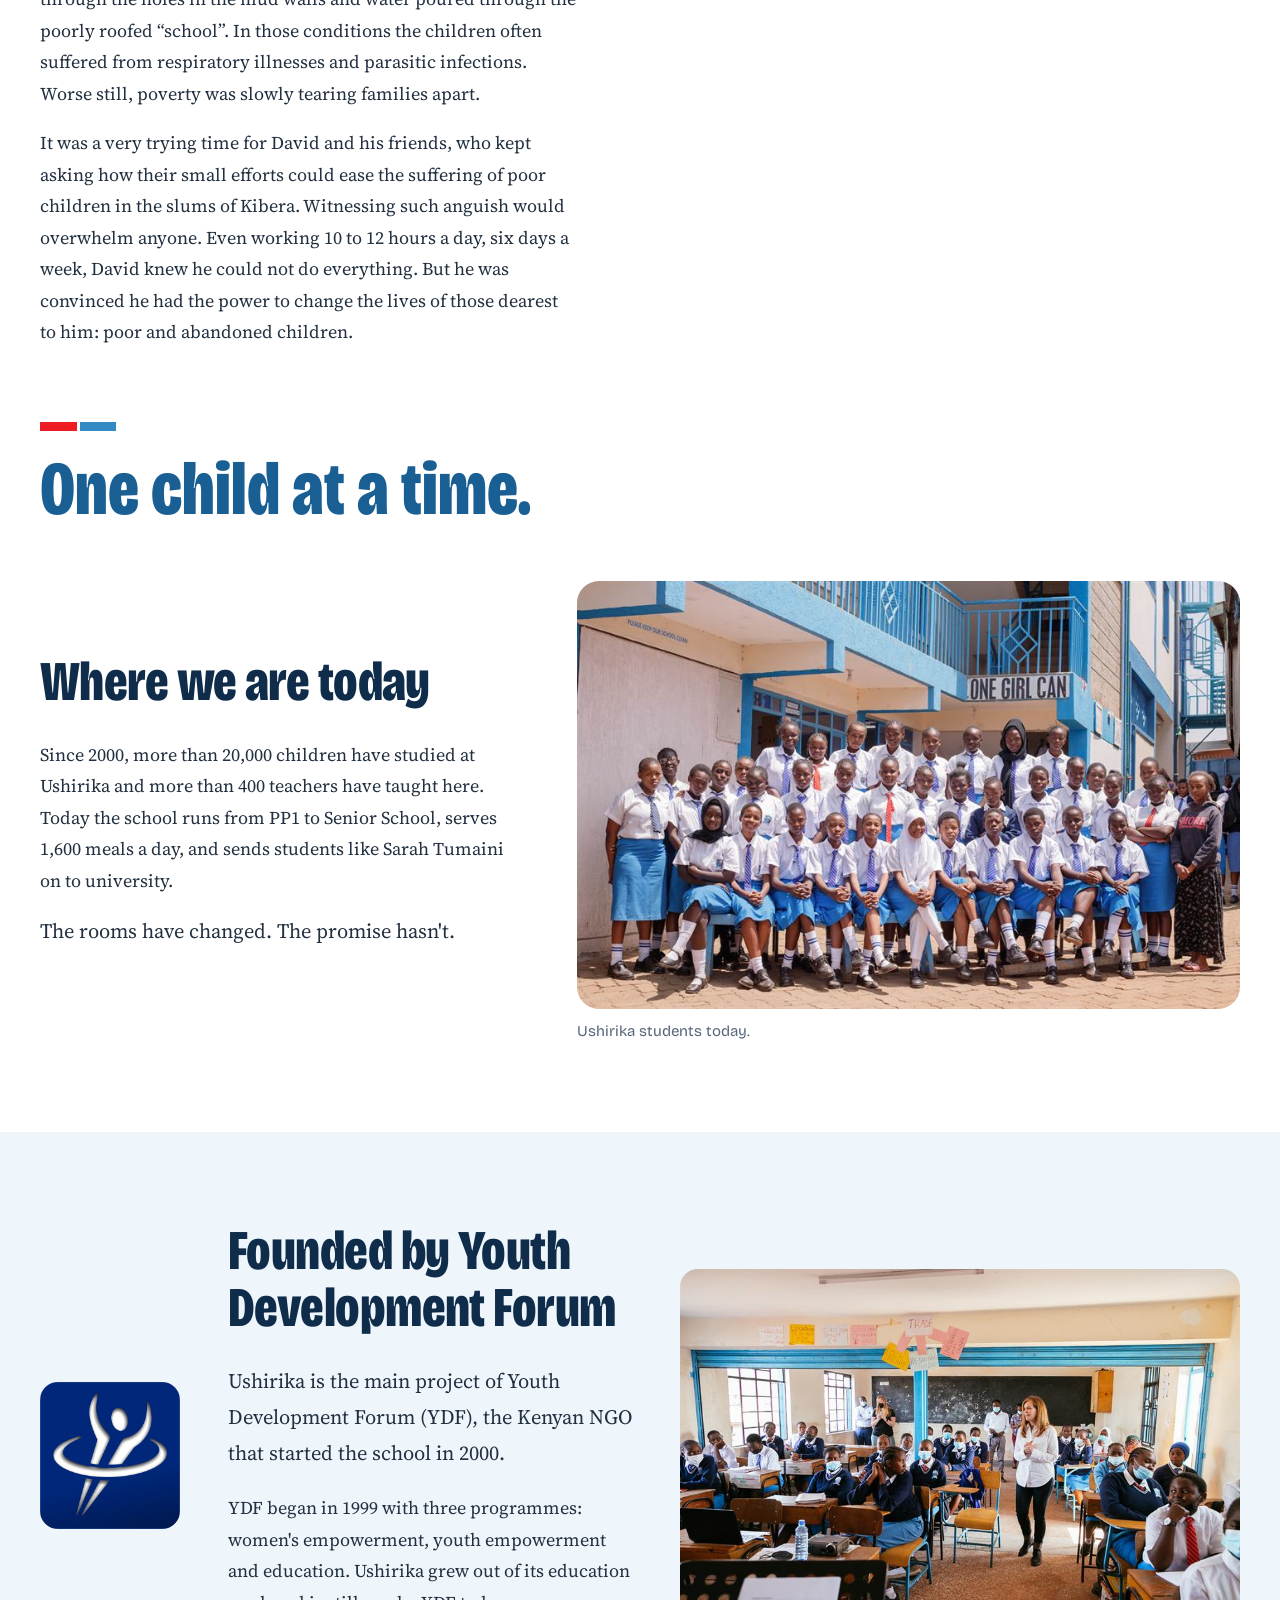
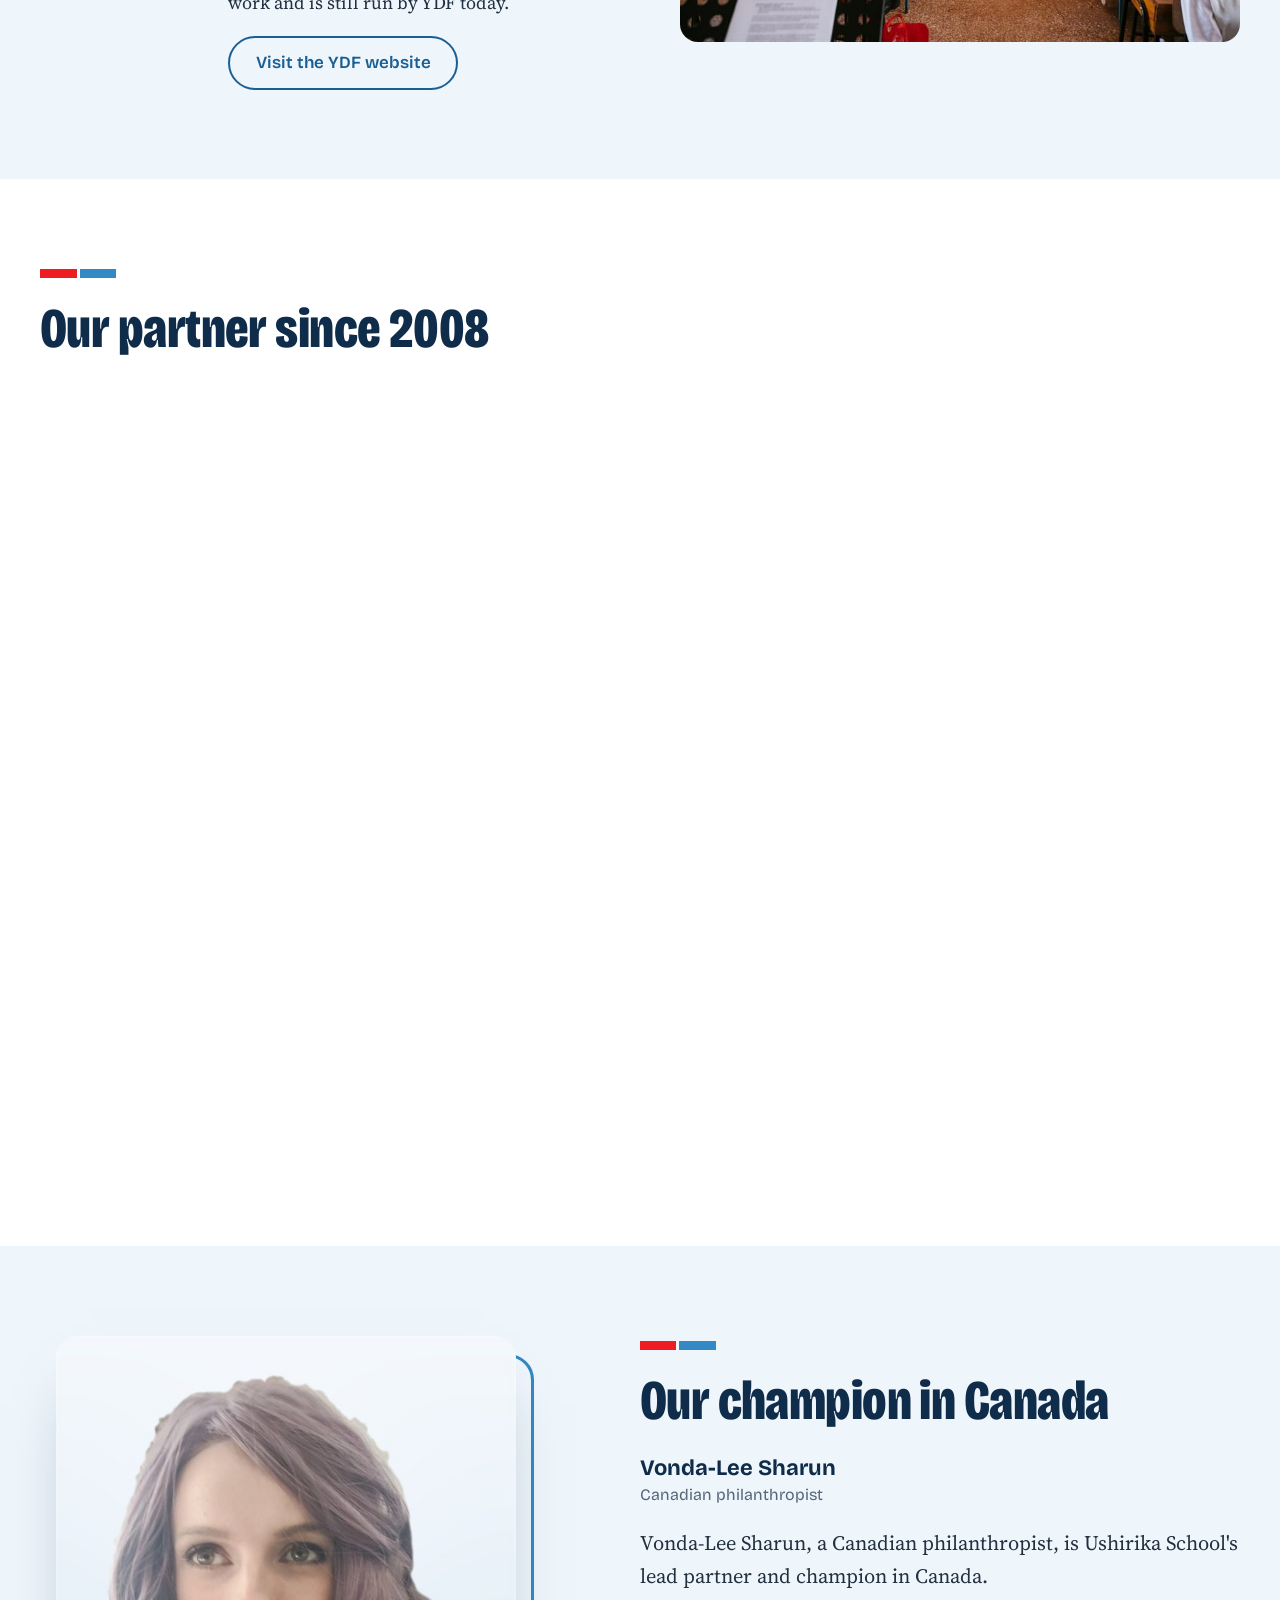
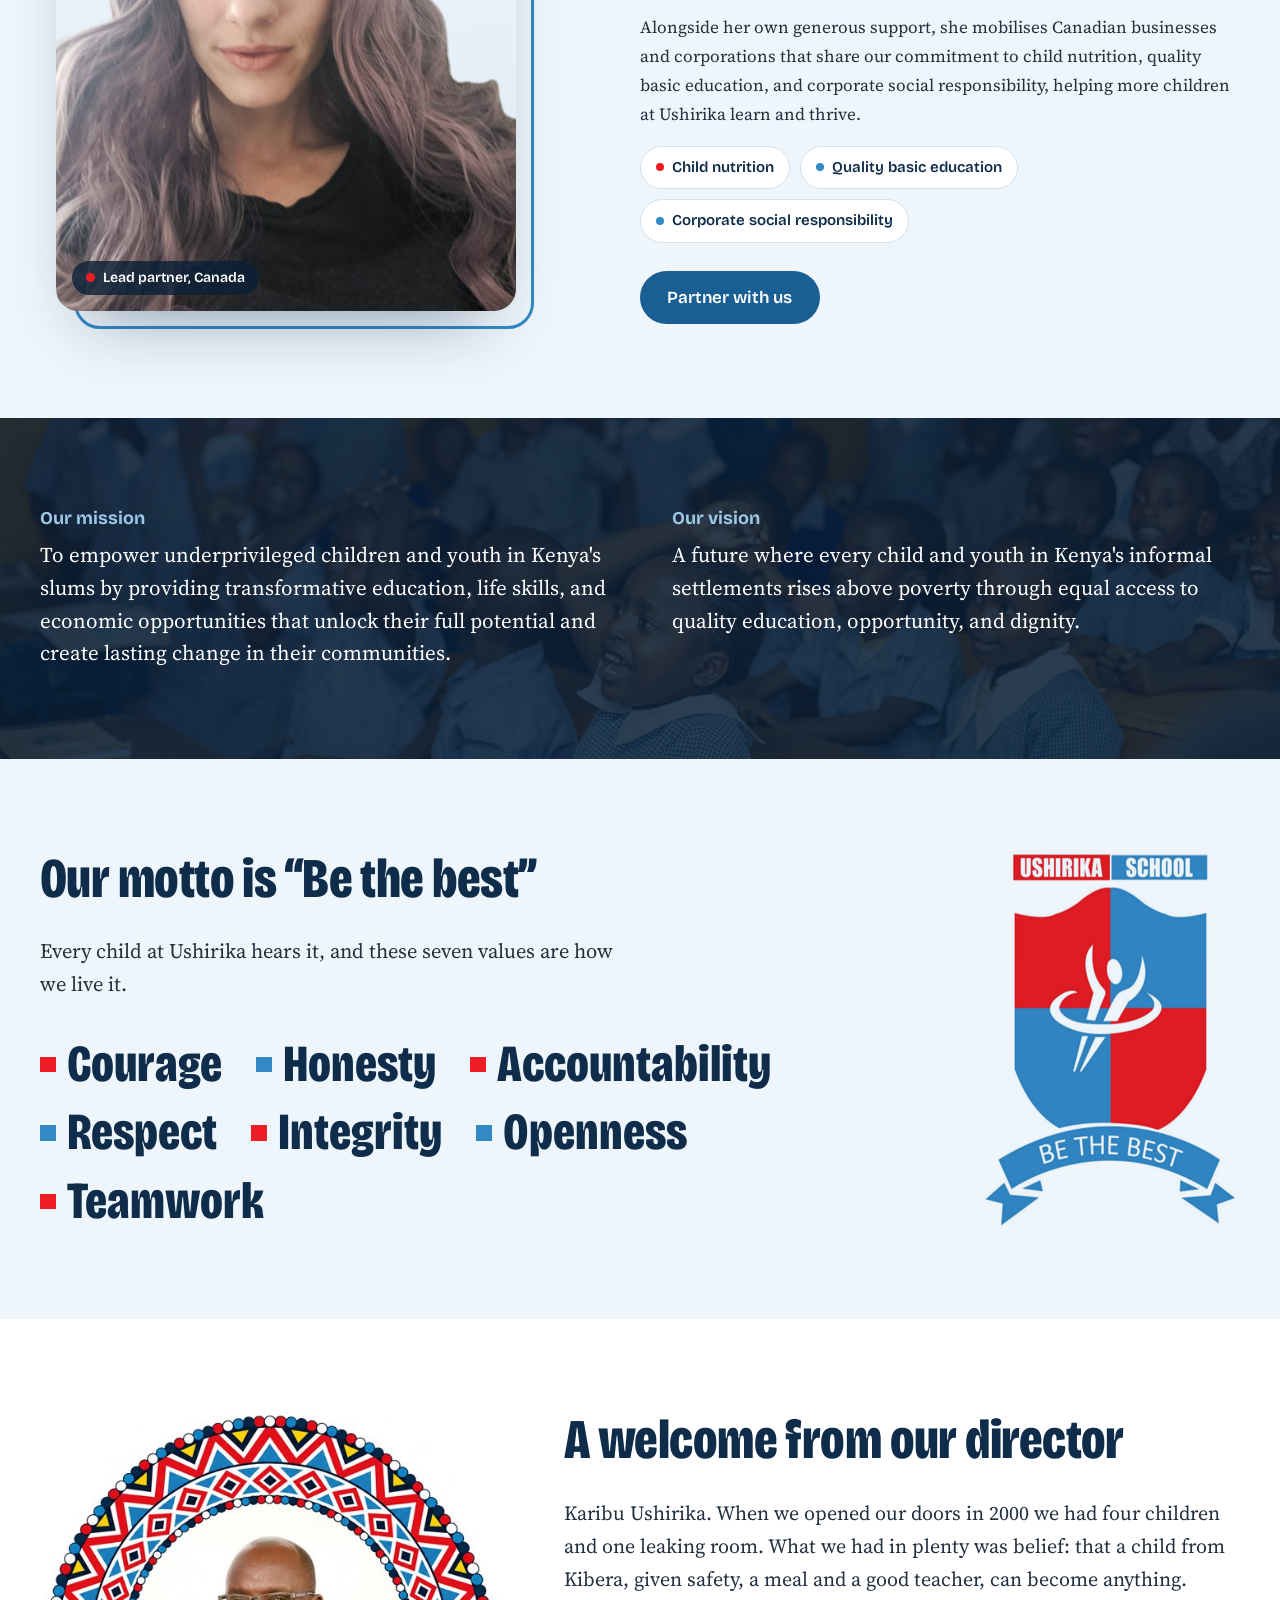
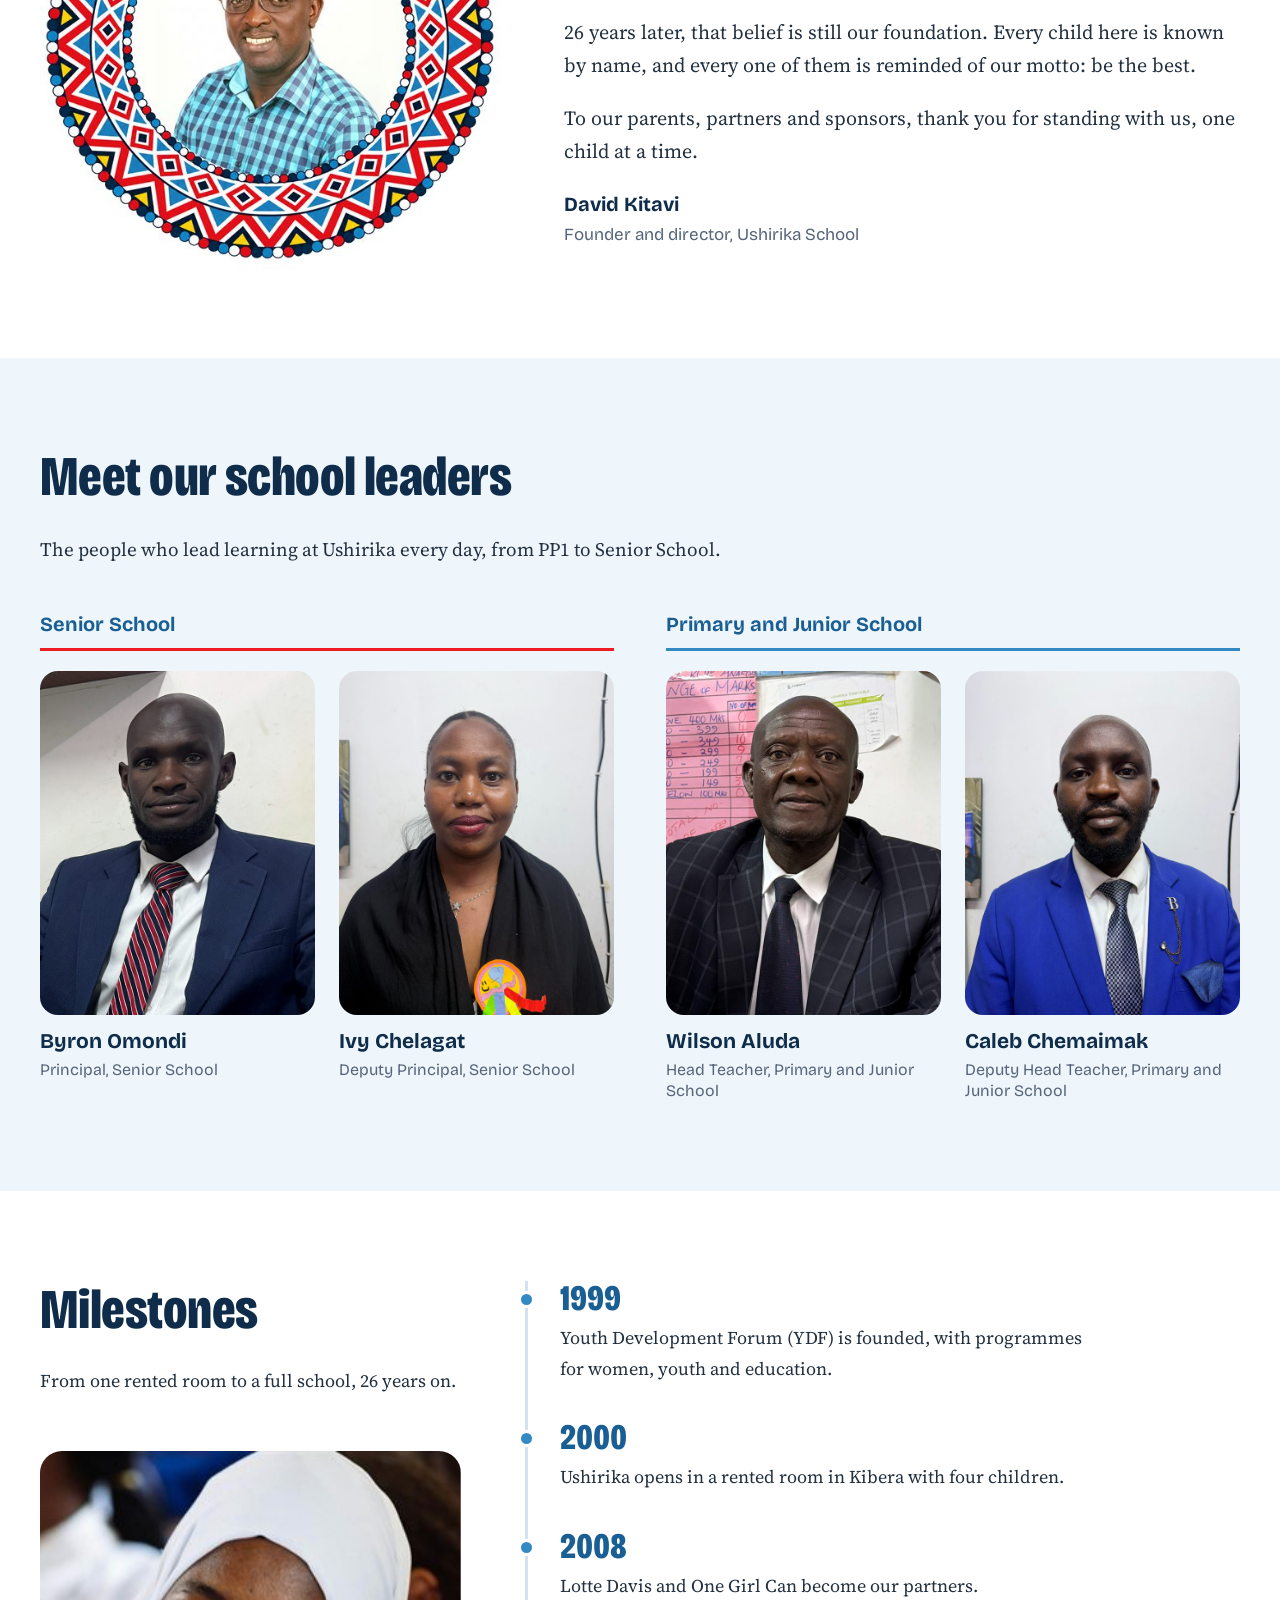
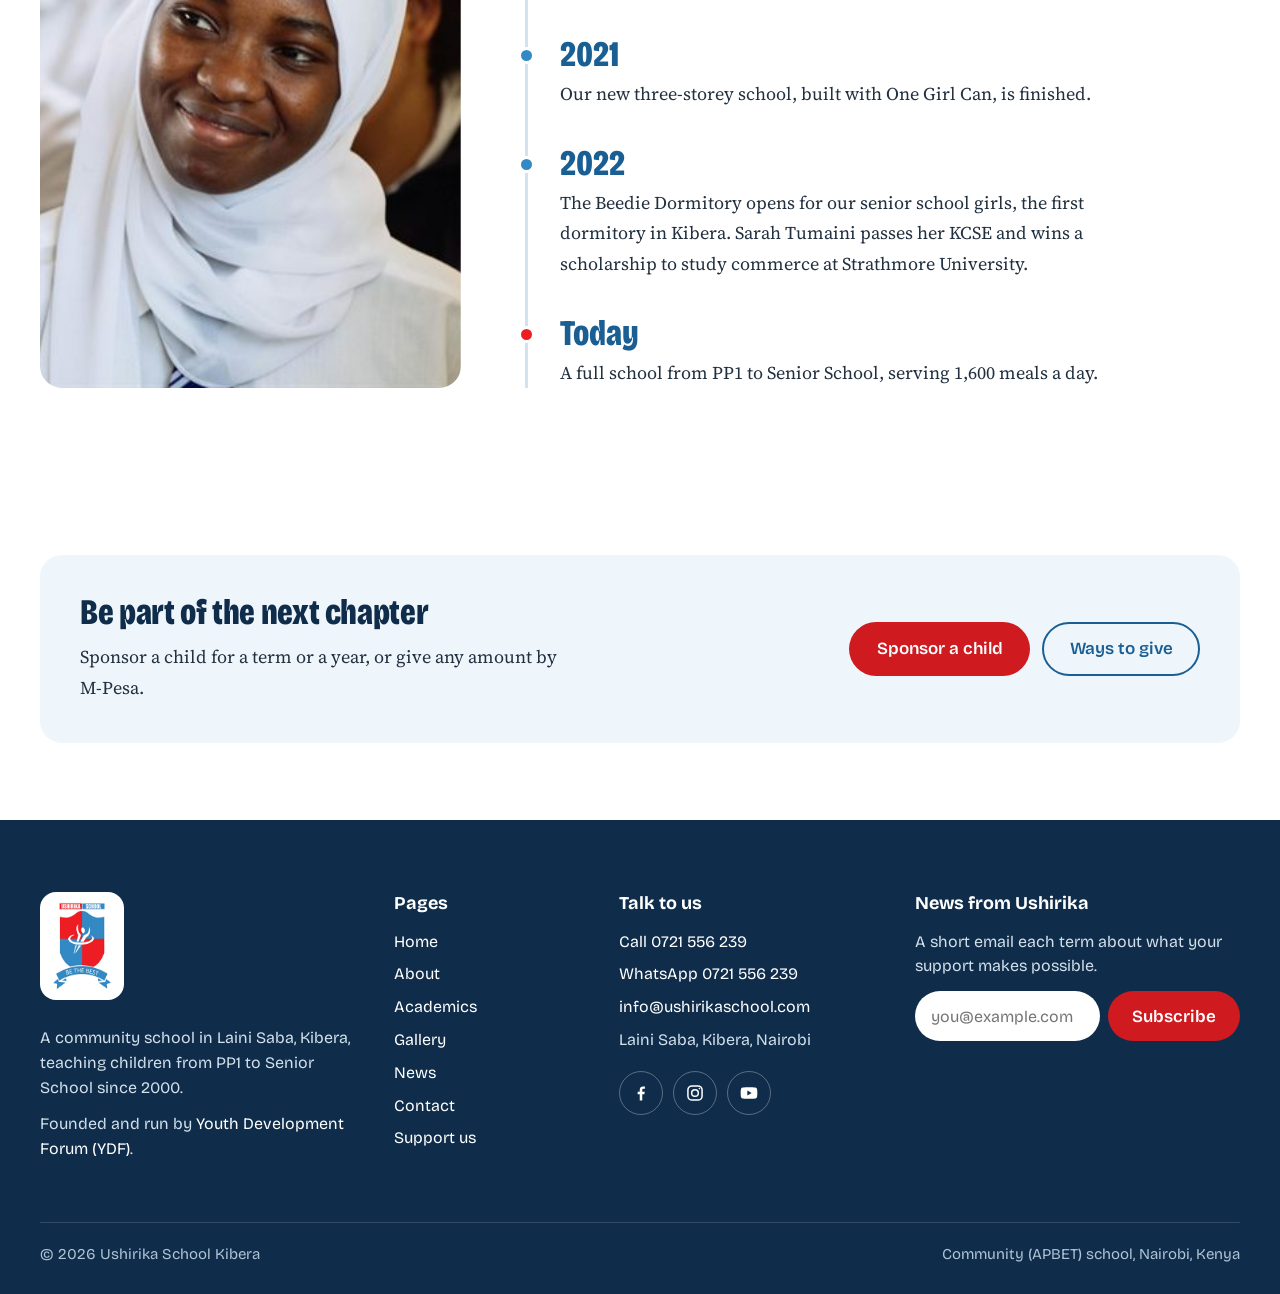
==== commit a75a9a9a: "Add Vonda-Lee Sharun, our champion in Canada, to About Co-Authored-By: Claude Opus 5.5 <noreply@anth" ====
--- a/about.html
+++ b/about.html
@@ -146,6 +146,34 @@
     </div>
   </section>
 
+  <!-- Partner spotlight: Vonda-Lee Sharun, champion in Canada. Text from David (2026-11-09).
+       Photo: her own photo with the room behind replaced by a plain backdrop (face and hair untouched). -->
+  <section class="section section--chalk" aria-labelledby="vonda-title">
+    <div class="wrap vonda">
+      <figure class="vonda__photo">
+        <img src="assets/people/vonda-lee-sharun-600.jpg" srcset="assets/people/vonda-lee-sharun-600.jpg 600w, assets/people/vonda-lee-sharun-1080.jpg 1080w"
+             sizes="(max-width: 860px) 80vw, 460px" width="1080" height="1350" loading="lazy"
+             alt="Vonda-Lee Sharun, with long wavy lavender hair and a black top, smiling softly">
+        <figcaption>Lead partner, Canada</figcaption>
+      </figure>
+      <div class="vonda__text">
+        <span class="mark" aria-hidden="true"></span>
+        <h2 id="vonda-title">Our champion in Canada</h2>
+        <p class="vonda__byline"><strong>Vonda-Lee Sharun</strong>Canadian philanthropist</p>
+        <p class="lede">Vonda-Lee Sharun, a Canadian philanthropist, is Ushirika School's lead partner and champion in Canada.</p>
+        <p>Alongside her own generous support, she mobilises Canadian businesses and corporations that share our commitment to child nutrition, quality basic education, and corporate social responsibility, helping more children at Ushirika learn and thrive.</p>
+        <ul class="vonda__causes" aria-label="Commitments we share">
+          <li>Child nutrition</li>
+          <li>Quality basic education</li>
+          <li>Corporate social responsibility</li>
+        </ul>
+        <div class="btn-row">
+          <a class="btn btn--blue" href="contact.html">Partner with us</a>
+        </div>
+      </div>
+    </div>
+  </section>
+
   <section class="section photo-band" aria-labelledby="purpose-title">
     <img class="photo-band__img" src="assets/gallery/photo-08.jpg"
          srcset="assets/gallery/photo-08-small.jpg 800w, assets/gallery/photo-08.jpg 1600w" sizes="100vw"
--- a/css/style.css
+++ b/css/style.css
@@ -765,6 +765,48 @@
   .lotte__build figcaption { font-size: .8125rem; }
 }
 
+/* About: partner spotlight on Vonda-Lee Sharun, champion in Canada. Portrait on the left in an
+   offset blue frame, story on the right */
+.vonda { display: grid; grid-template-columns: minmax(0, .85fr) minmax(0, 1fr); gap: clamp(48px, 7vw, 104px); align-items: center; }
+.vonda__photo { position: relative; margin: 0 18px 18px 0; width: calc(100% - 18px); max-width: 460px; justify-self: center; }
+.vonda__photo::before {
+  content: ""; position: absolute; inset: 18px -18px -18px 18px; z-index: 0;
+  border: 3px solid var(--blue); border-radius: calc(var(--radius-photo) + 4px);
+}
+.vonda__photo img {
+  position: relative; z-index: 1; width: 100%; aspect-ratio: 4 / 5; object-fit: cover; object-position: 50% 20%;
+  border-radius: var(--radius-photo); box-shadow: 0 34px 64px -34px rgba(15, 45, 74, .5);
+}
+.vonda__photo figcaption {
+  position: absolute; z-index: 2; left: 16px; bottom: 16px; display: flex; align-items: center; gap: 8px;
+  padding: 8px 14px; border-radius: 999px; background: rgba(10, 32, 54, .8); color: #fff;
+  font-family: var(--font-display); font-size: .875rem; font-weight: 600; line-height: 1.3;
+}
+.vonda__photo figcaption::before { content: ""; width: 9px; height: 9px; border-radius: 50%; background: var(--red); flex: none; }
+.vonda__text h2 { margin-bottom: .45em; }
+.vonda__byline { margin: 0 0 22px; font-family: var(--font-display); font-size: 1rem; line-height: 1.35; color: var(--muted); }
+.vonda__byline strong { display: block; font-size: 1.375rem; color: var(--navy); }
+.vonda__text .lede { margin-bottom: 1em; }
+.vonda__text > p:not(.lede):not(.vonda__byline) { font-size: 1.0625rem; }
+.vonda__causes { display: flex; flex-wrap: wrap; gap: 10px; list-style: none; margin: 4px 0 28px; padding: 0; }
+.vonda__causes li {
+  display: inline-flex; align-items: center; gap: 8px; padding: 8px 15px; border-radius: 999px;
+  background: #fff; border: 1.5px solid var(--line);
+  font-family: var(--font-display); font-weight: 600; font-size: .9375rem; color: var(--navy);
+}
+.vonda__causes li::before { content: ""; width: 8px; height: 8px; border-radius: 50%; background: var(--blue); flex: none; }
+.vonda__causes li:first-child::before { background: var(--red); }
+@media (max-width: 860px) {
+  .vonda { grid-template-columns: minmax(0, 1fr); gap: 44px; }
+  .vonda__photo { max-width: 380px; }
+}
+@media (max-width: 480px) {
+  .vonda__photo { margin: 0 12px 12px 0; width: calc(100% - 12px); }
+  .vonda__photo::before { inset: 12px -12px -12px 12px; }
+  .vonda__photo figcaption { left: 10px; bottom: 10px; font-size: .8125rem; }
+  .vonda__causes li { font-size: .875rem; padding: 7px 13px; }
+}
+
 /* Home: photo under the sponsor text */
 .sponsor__photo { margin: clamp(32px, 4vw, 48px) 0 0; }
 .sponsor__photo img { width: 100%; aspect-ratio: 3 / 2; object-fit: cover; border-radius: 18px; }
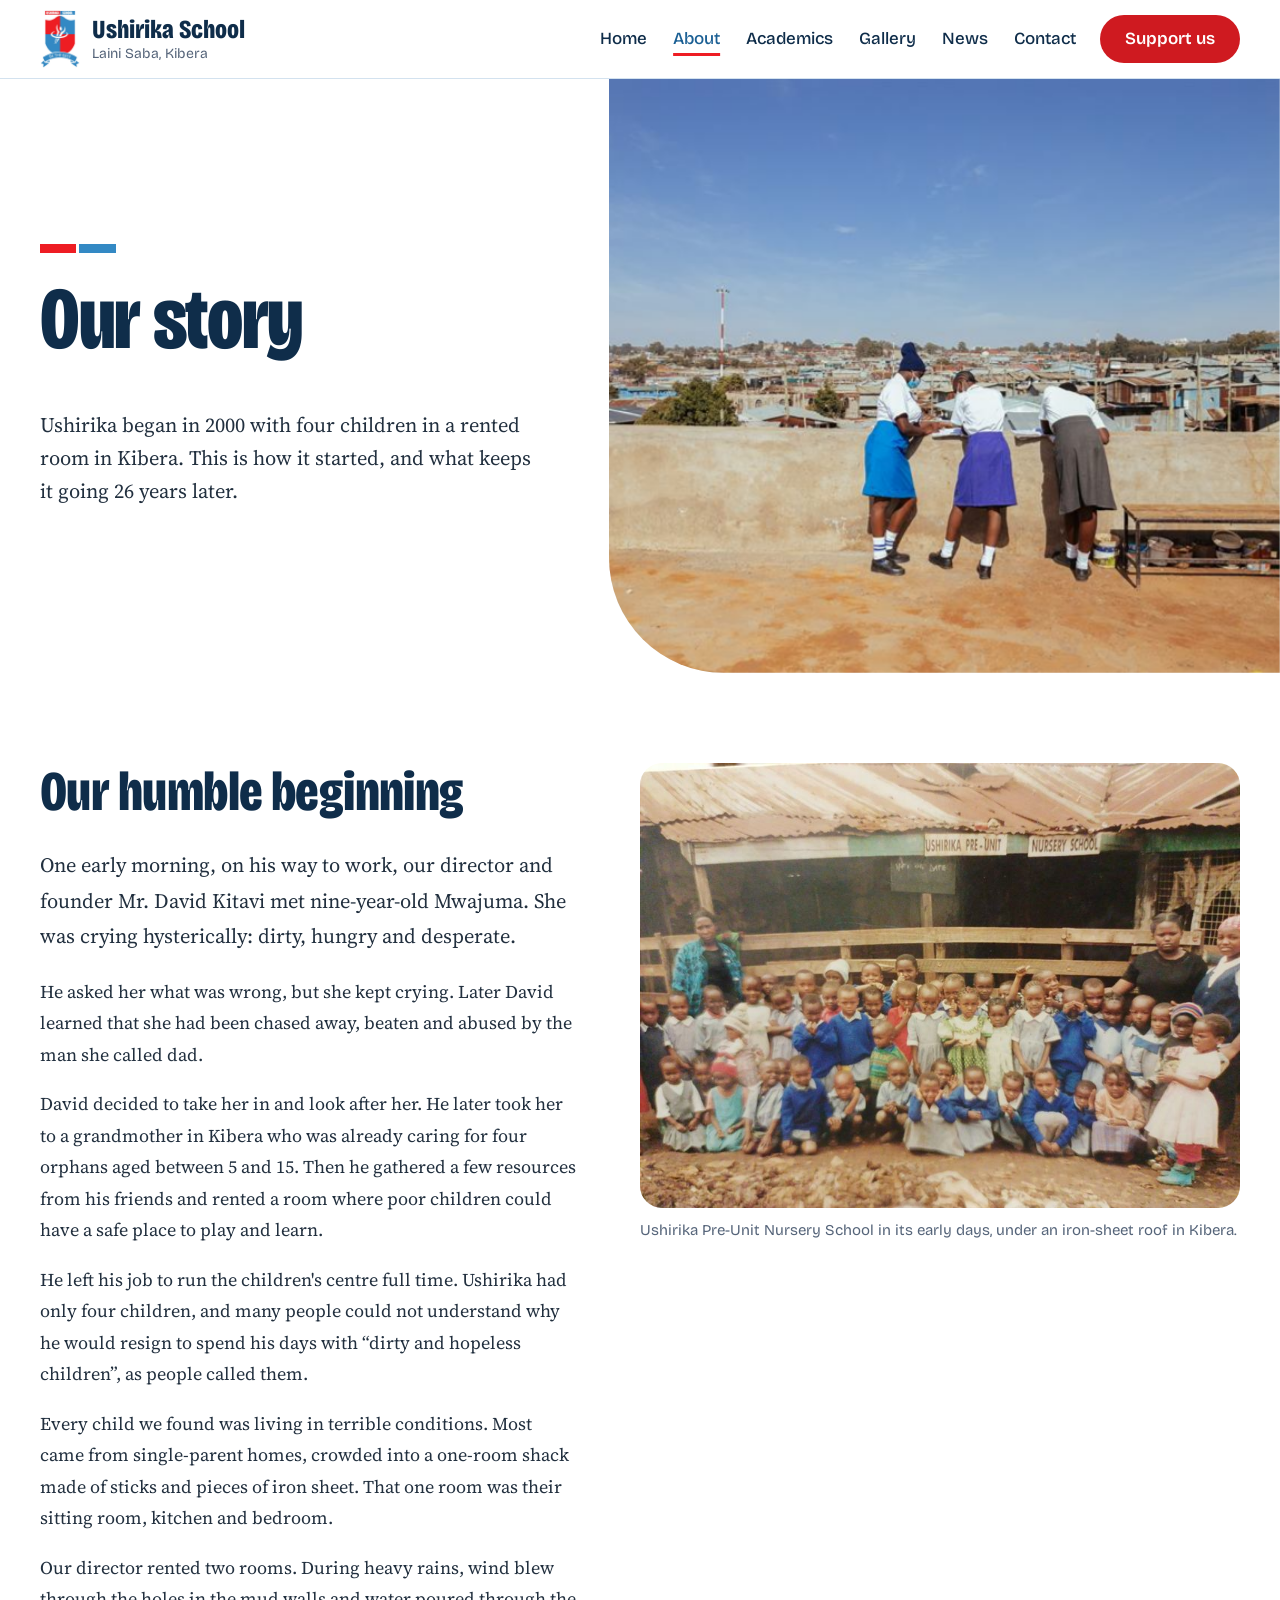
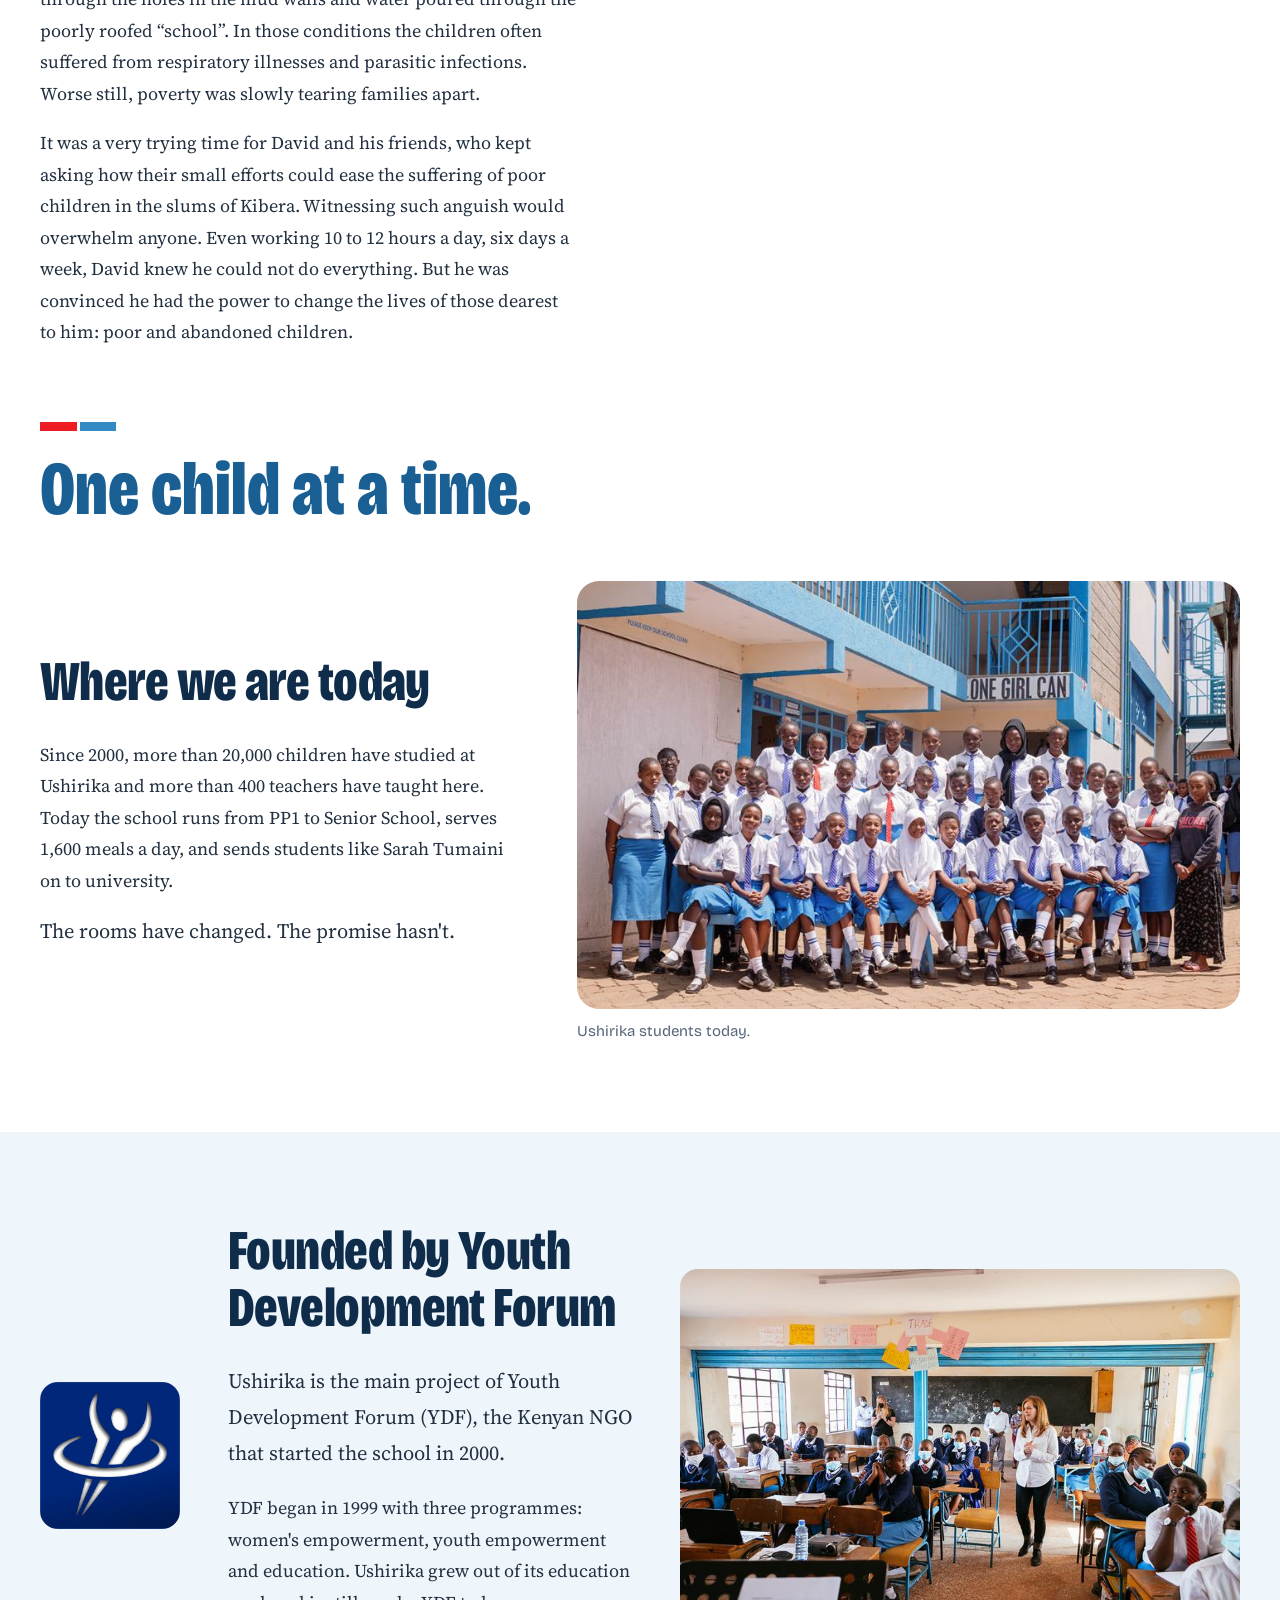
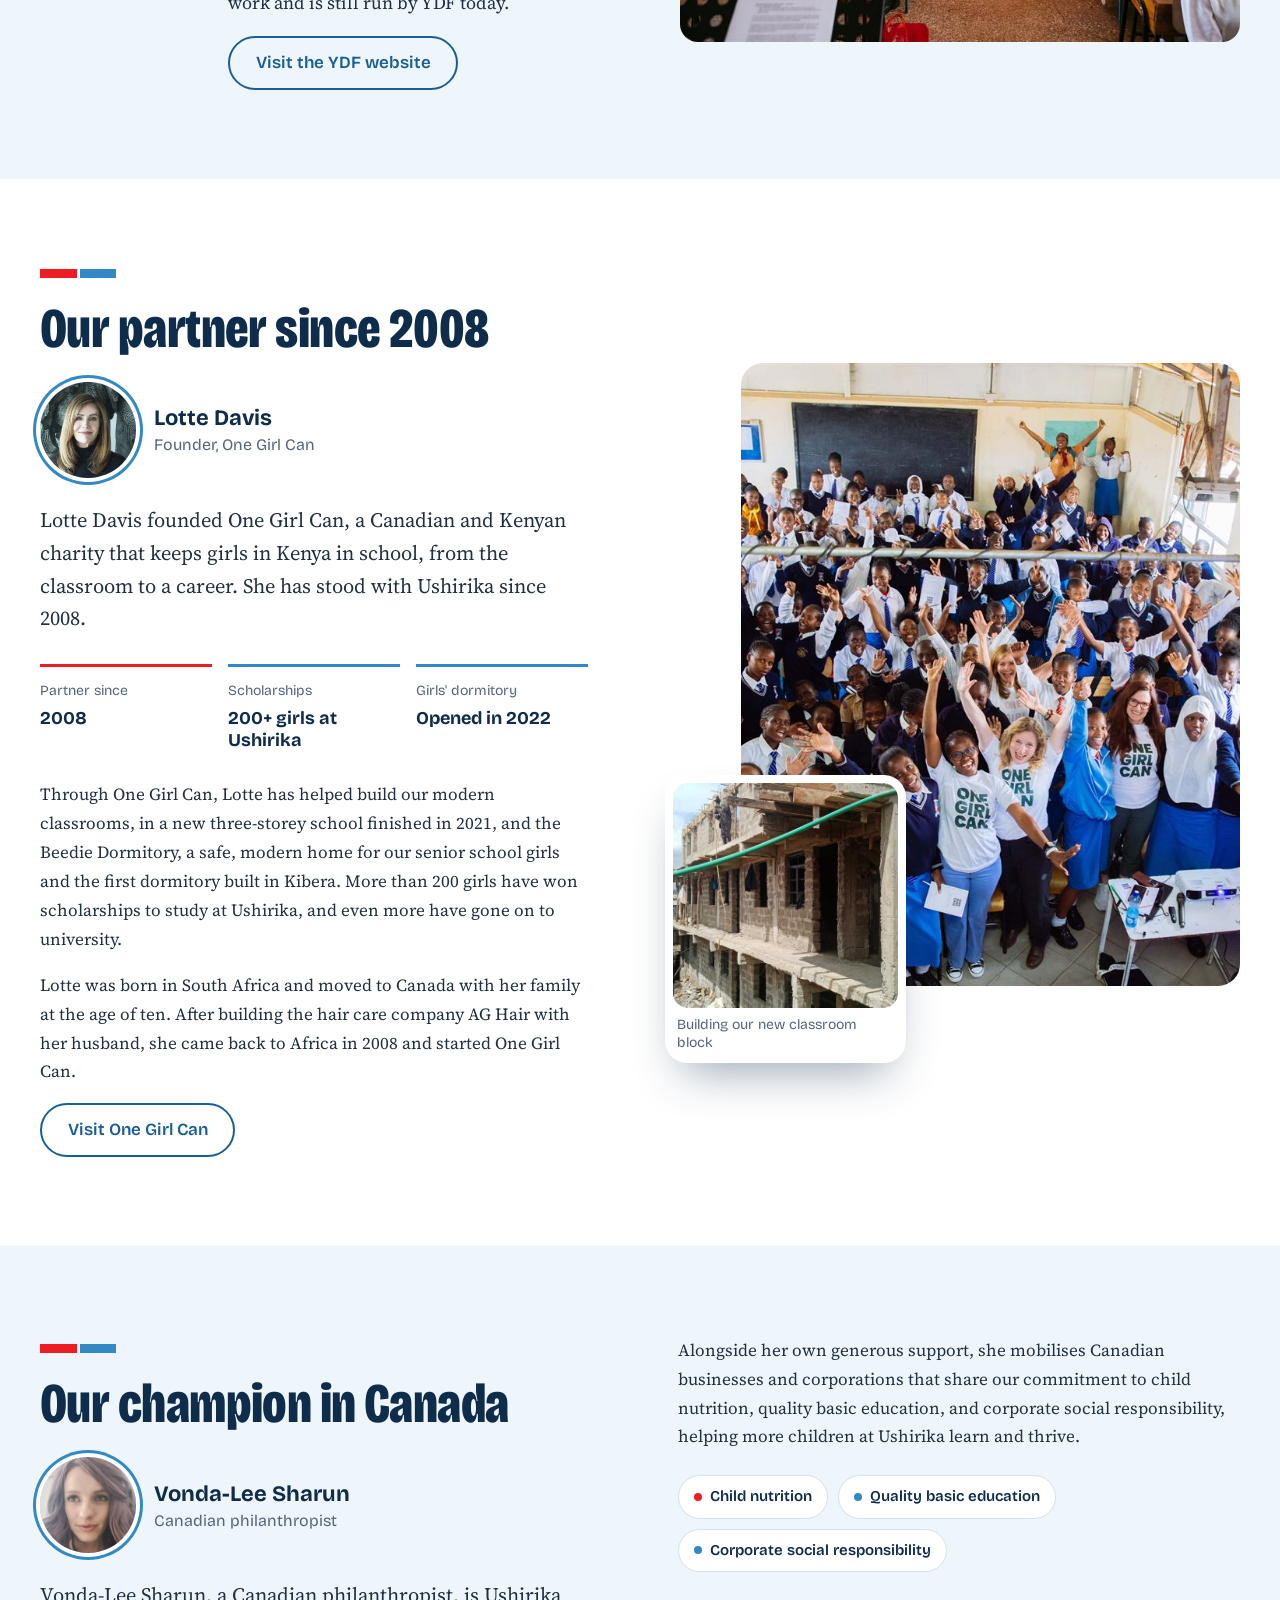
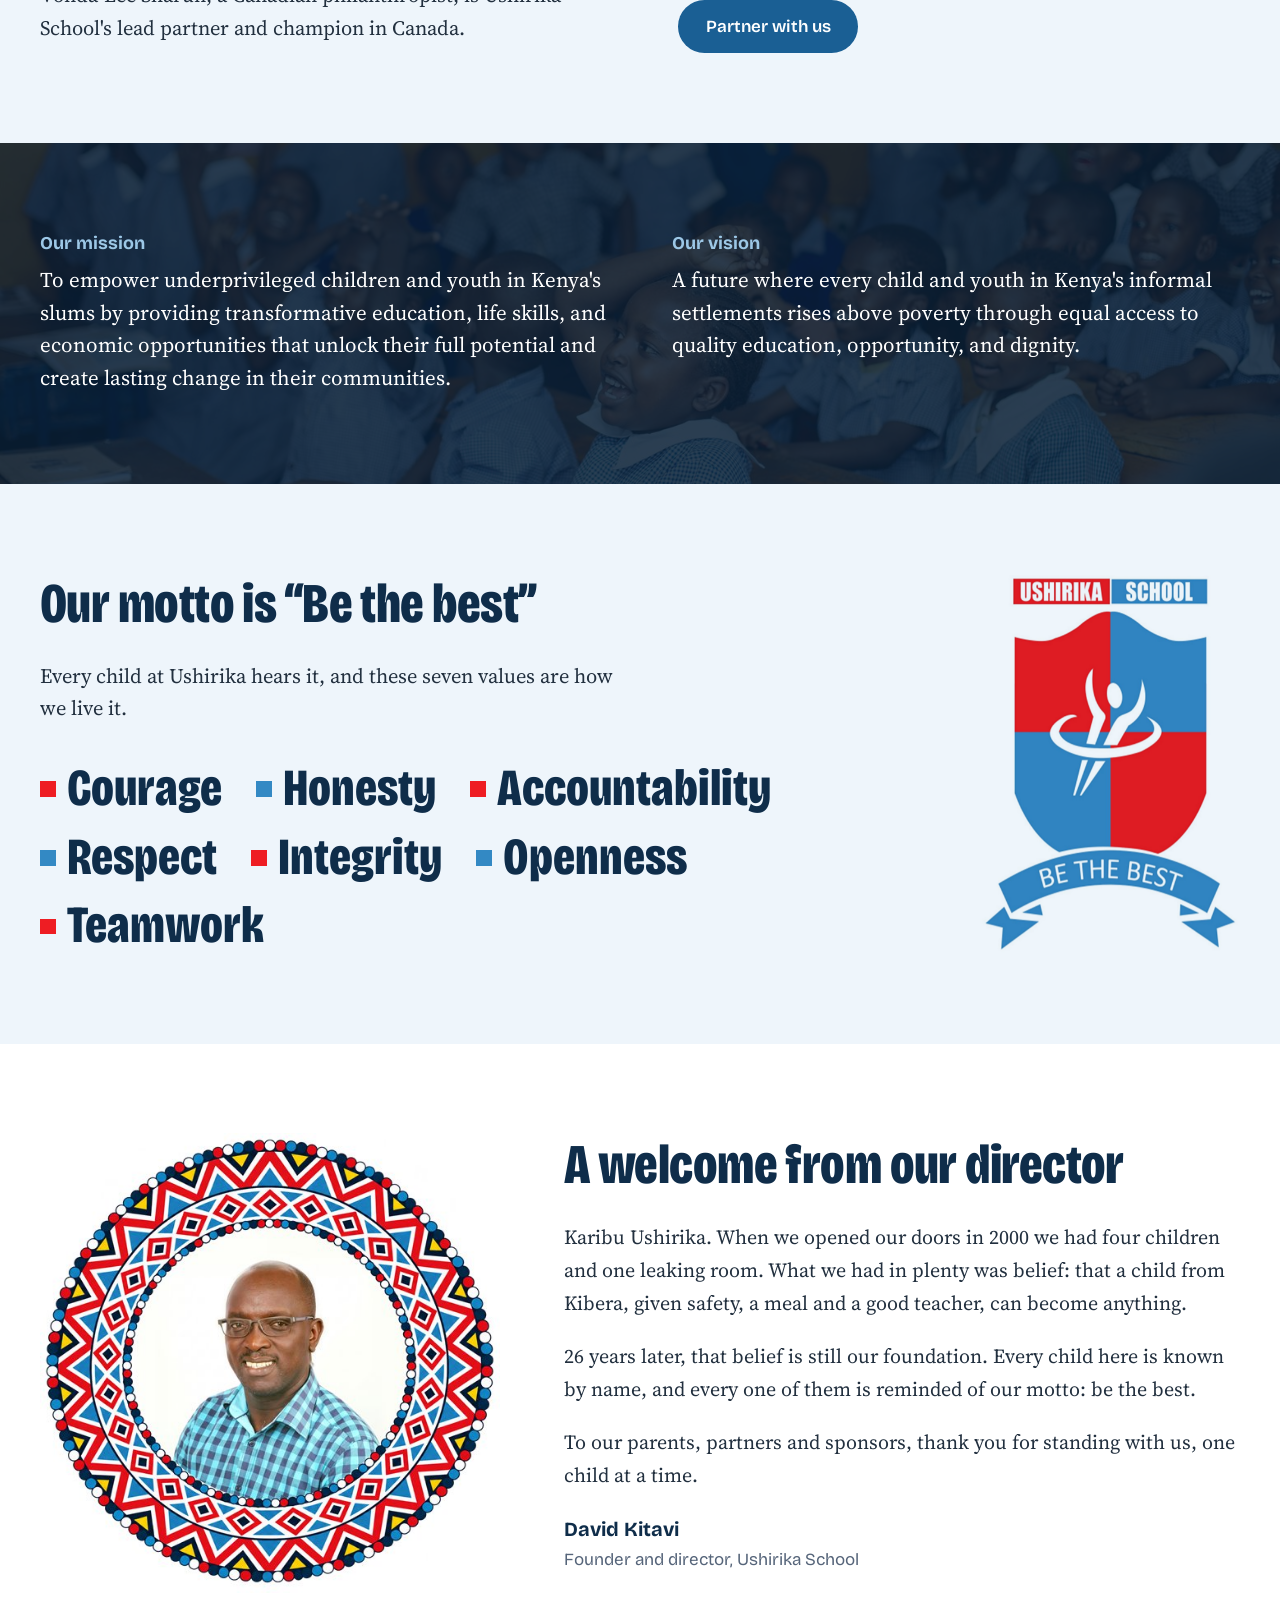
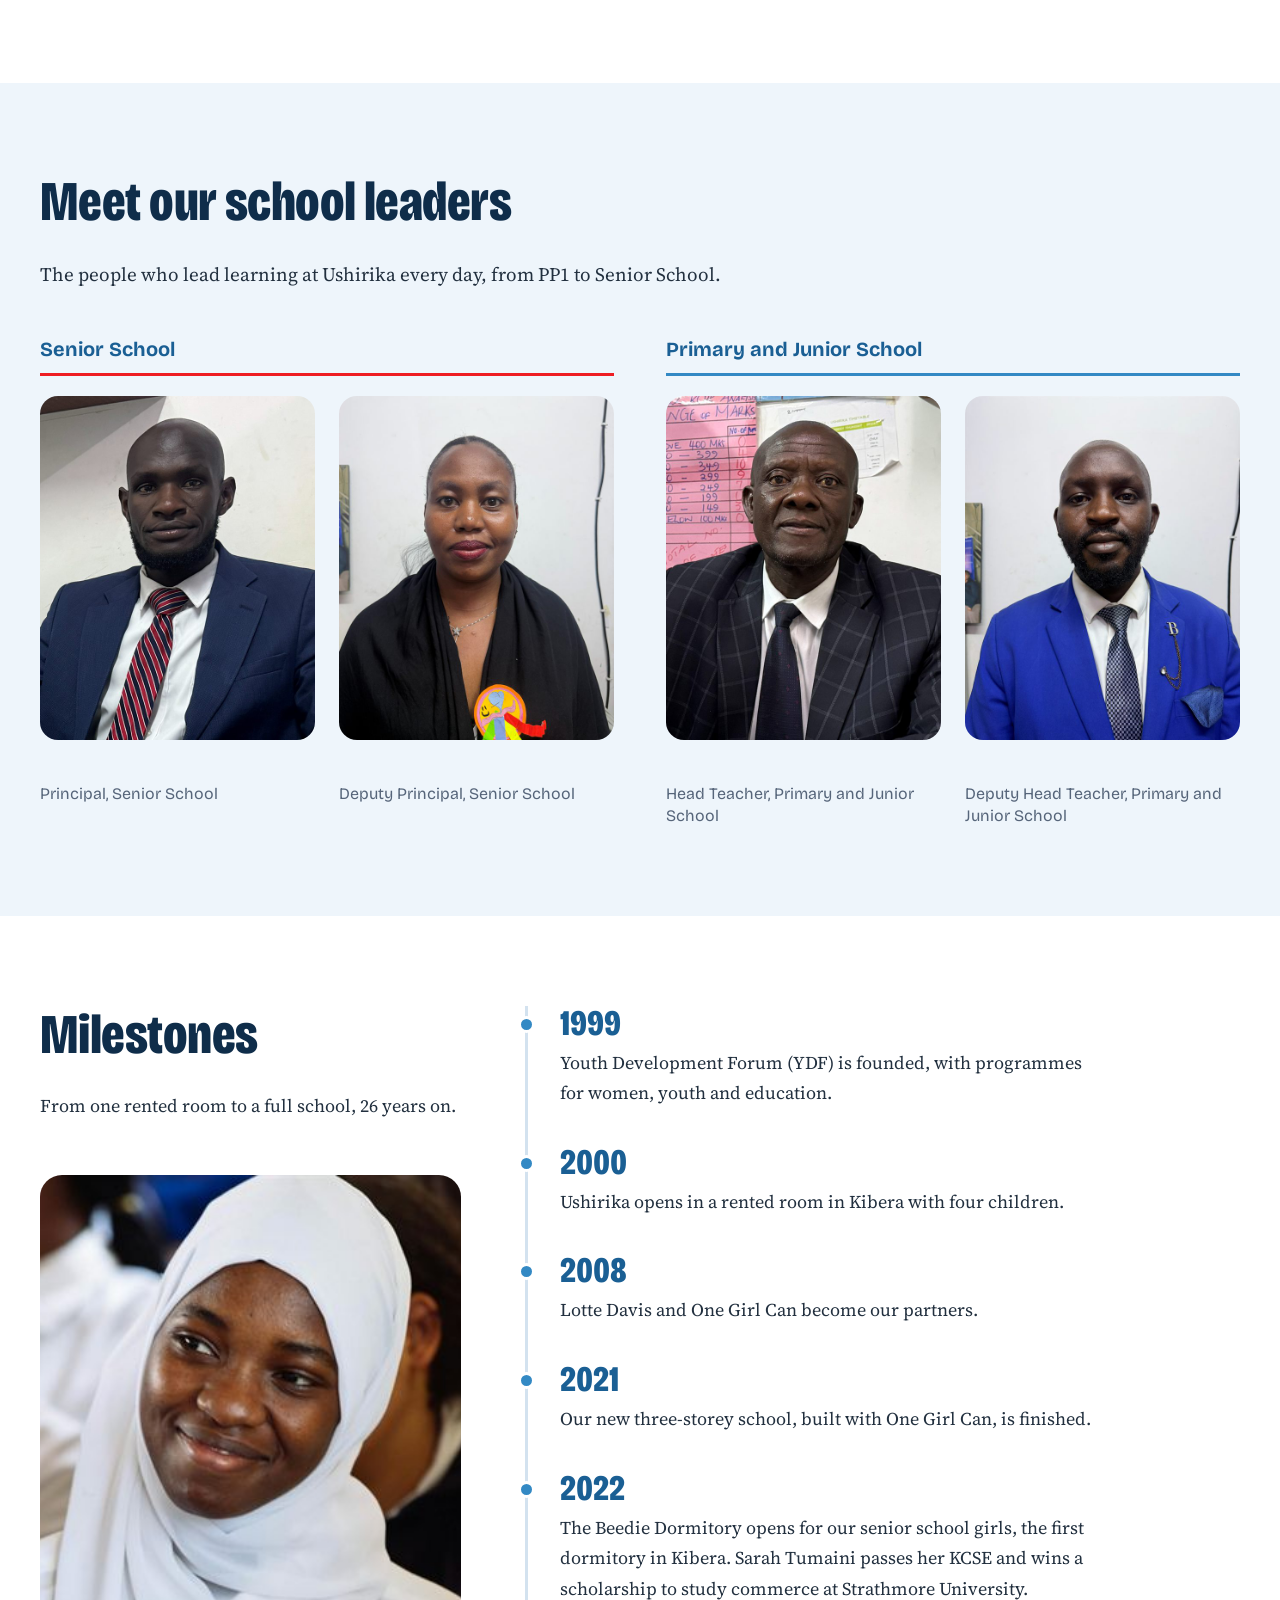
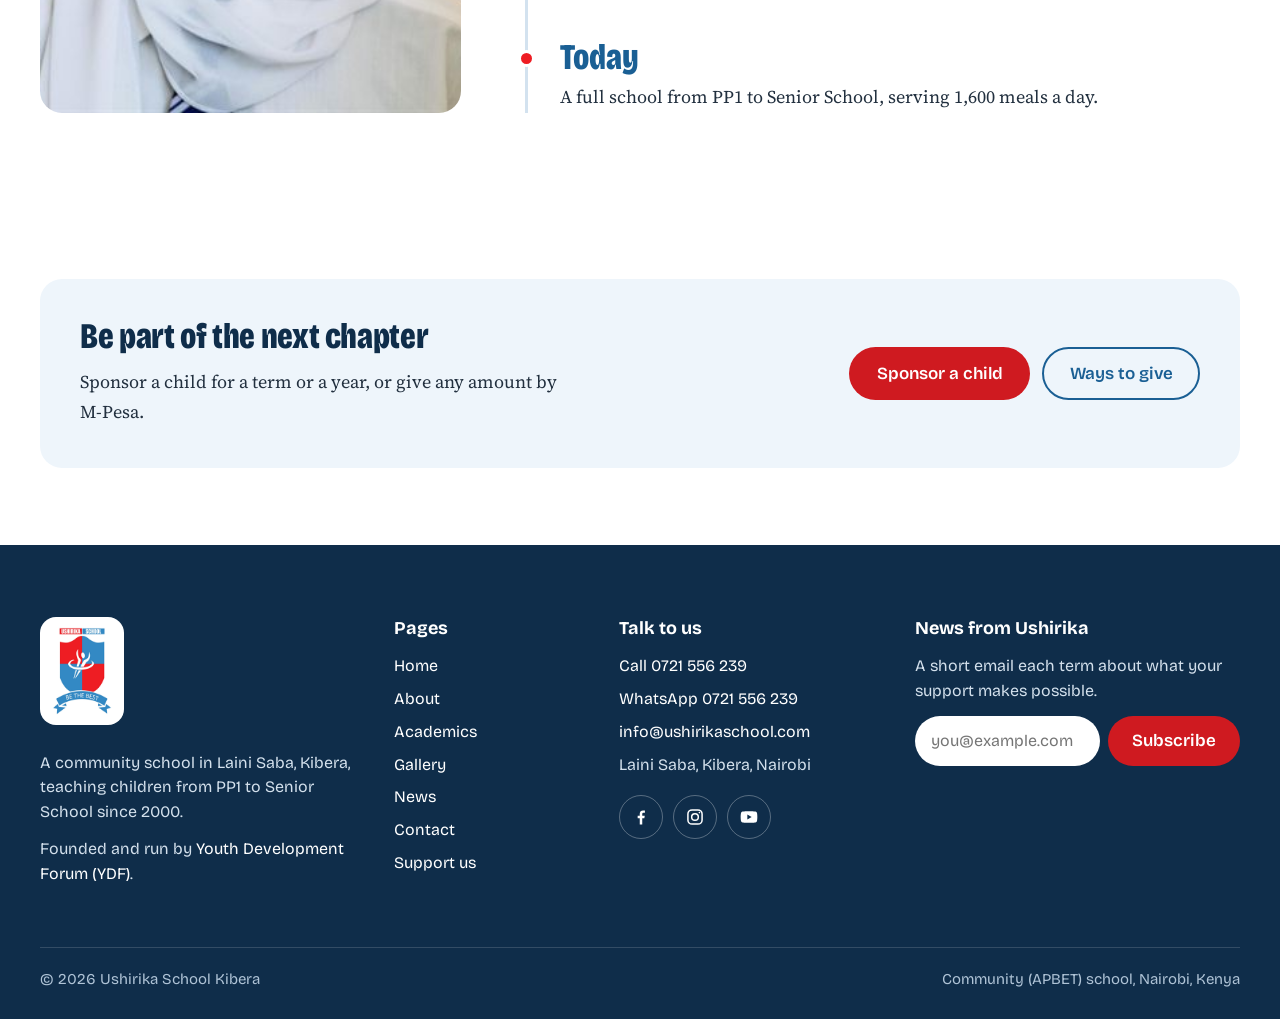
==== commit dbd679ef: "Show Vonda-Lee Sharun with a small round photo, like Lotte Davis Co-Authored-By: Claude Opus 5.5 <no" ====
--- a/about.html
+++ b/about.html
@@ -147,20 +147,19 @@
   </section>
 
   <!-- Partner spotlight: Vonda-Lee Sharun, champion in Canada. Text from David (2026-11-09).
-       Photo: her own photo with the room behind replaced by a plain backdrop (face and hair untouched). -->
+       Photo: a small round crop of her original photo, styled like Lotte Davis's. -->
   <section class="section section--chalk" aria-labelledby="vonda-title">
     <div class="wrap vonda">
-      <figure class="vonda__photo">
-        <img src="assets/people/vonda-lee-sharun-600.jpg" srcset="assets/people/vonda-lee-sharun-600.jpg 600w, assets/people/vonda-lee-sharun-1080.jpg 1080w"
-             sizes="(max-width: 860px) 80vw, 460px" width="1080" height="1350" loading="lazy"
-             alt="Vonda-Lee Sharun, with long wavy lavender hair and a black top, smiling softly">
-        <figcaption>Lead partner, Canada</figcaption>
-      </figure>
-      <div class="vonda__text">
+      <div class="vonda__intro">
         <span class="mark" aria-hidden="true"></span>
         <h2 id="vonda-title">Our champion in Canada</h2>
-        <p class="vonda__byline"><strong>Vonda-Lee Sharun</strong>Canadian philanthropist</p>
+        <div class="vonda__byline">
+          <img src="assets/people/vonda-lee-sharun.jpg" width="400" height="400" loading="lazy" alt="">
+          <p><strong>Vonda-Lee Sharun</strong>Canadian philanthropist</p>
+        </div>
         <p class="lede">Vonda-Lee Sharun, a Canadian philanthropist, is Ushirika School's lead partner and champion in Canada.</p>
+      </div>
+      <div class="vonda__more">
         <p>Alongside her own generous support, she mobilises Canadian businesses and corporations that share our commitment to child nutrition, quality basic education, and corporate social responsibility, helping more children at Ushirika learn and thrive.</p>
         <ul class="vonda__causes" aria-label="Commitments we share">
           <li>Child nutrition</li>
--- a/css/style.css
+++ b/css/style.css
@@ -736,10 +736,11 @@
    on the right, with the building-work photo pinned over its bottom-left corner */
 .lotte { display: grid; grid-template-columns: minmax(0, 1fr) minmax(0, 1.05fr); gap: clamp(40px, 6vw, 88px); align-items: center; }
 .lotte__text h2 { margin-bottom: .45em; }
-.lotte__byline { display: flex; align-items: center; gap: 18px; margin: 0 0 26px; }
-.lotte__byline img { flex: none; width: 96px; height: 96px; border-radius: 50%; object-fit: cover; box-shadow: 0 0 0 4px #fff, 0 0 0 7px var(--blue); }
-.lotte__byline p { margin: 0; font-family: var(--font-display); font-size: 1rem; line-height: 1.35; color: var(--muted); }
-.lotte__byline strong { display: block; font-size: 1.375rem; color: var(--navy); }
+/* round partner icon beside the name (Lotte Davis, Vonda-Lee Sharun) */
+.lotte__byline, .vonda__byline { display: flex; align-items: center; gap: 18px; margin: 0 0 26px; }
+.lotte__byline img, .vonda__byline img { flex: none; width: 96px; height: 96px; border-radius: 50%; object-fit: cover; box-shadow: 0 0 0 4px #fff, 0 0 0 7px var(--blue); }
+.lotte__byline p, .vonda__byline p { margin: 0; font-family: var(--font-display); font-size: 1rem; line-height: 1.35; color: var(--muted); }
+.lotte__byline strong, .vonda__byline strong { display: block; font-size: 1.375rem; color: var(--navy); }
 .lotte__text .lede { margin-bottom: 1.4em; }
 .lotte__text > p:not(.lede) { font-size: 1.0625rem; }
 .lotte__text .btn-row { margin-top: 8px; }
@@ -760,35 +761,19 @@
   .lotte__build { width: 46%; }
 }
 @media (max-width: 480px) {
-  .lotte__byline img { width: 80px; height: 80px; }
+  .lotte__byline img, .vonda__byline img { width: 80px; height: 80px; }
   .lotte__build { padding: 6px; border-radius: 18px; }
   .lotte__build figcaption { font-size: .8125rem; }
 }
 
-/* About: partner spotlight on Vonda-Lee Sharun, champion in Canada. Portrait on the left in an
-   offset blue frame, story on the right */
-.vonda { display: grid; grid-template-columns: minmax(0, .85fr) minmax(0, 1fr); gap: clamp(48px, 7vw, 104px); align-items: center; }
-.vonda__photo { position: relative; margin: 0 18px 18px 0; width: calc(100% - 18px); max-width: 460px; justify-self: center; }
-.vonda__photo::before {
-  content: ""; position: absolute; inset: 18px -18px -18px 18px; z-index: 0;
-  border: 3px solid var(--blue); border-radius: calc(var(--radius-photo) + 4px);
-}
-.vonda__photo img {
-  position: relative; z-index: 1; width: 100%; aspect-ratio: 4 / 5; object-fit: cover; object-position: 50% 20%;
-  border-radius: var(--radius-photo); box-shadow: 0 34px 64px -34px rgba(15, 45, 74, .5);
-}
-.vonda__photo figcaption {
-  position: absolute; z-index: 2; left: 16px; bottom: 16px; display: flex; align-items: center; gap: 8px;
-  padding: 8px 14px; border-radius: 999px; background: rgba(10, 32, 54, .8); color: #fff;
-  font-family: var(--font-display); font-size: .875rem; font-weight: 600; line-height: 1.3;
-}
-.vonda__photo figcaption::before { content: ""; width: 9px; height: 9px; border-radius: 50%; background: var(--red); flex: none; }
-.vonda__text h2 { margin-bottom: .45em; }
-.vonda__byline { margin: 0 0 22px; font-family: var(--font-display); font-size: 1rem; line-height: 1.35; color: var(--muted); }
-.vonda__byline strong { display: block; font-size: 1.375rem; color: var(--navy); }
-.vonda__text .lede { margin-bottom: 1em; }
-.vonda__text > p:not(.lede):not(.vonda__byline) { font-size: 1.0625rem; }
-.vonda__causes { display: flex; flex-wrap: wrap; gap: 10px; list-style: none; margin: 4px 0 28px; padding: 0; }
+/* About: partner spotlight on Vonda-Lee Sharun, champion in Canada. Two columns of text:
+   heading, round icon with her name and the lede on the left; the story, commitments and
+   button on the right */
+.vonda { display: grid; grid-template-columns: minmax(0, 1fr) minmax(0, 1fr); gap: clamp(32px, 6vw, 88px); align-items: center; }
+.vonda__intro h2 { margin-bottom: .45em; }
+.vonda__intro .lede { margin-bottom: 0; }
+.vonda__more > p { font-size: 1.0625rem; margin-bottom: 1.4em; }
+.vonda__causes { display: flex; flex-wrap: wrap; gap: 10px; list-style: none; margin: 0 0 28px; padding: 0; }
 .vonda__causes li {
   display: inline-flex; align-items: center; gap: 8px; padding: 8px 15px; border-radius: 999px;
   background: #fff; border: 1.5px solid var(--line);
@@ -797,13 +782,9 @@
 .vonda__causes li::before { content: ""; width: 8px; height: 8px; border-radius: 50%; background: var(--blue); flex: none; }
 .vonda__causes li:first-child::before { background: var(--red); }
 @media (max-width: 860px) {
-  .vonda { grid-template-columns: minmax(0, 1fr); gap: 44px; }
-  .vonda__photo { max-width: 380px; }
+  .vonda { grid-template-columns: minmax(0, 1fr); gap: 28px; }
 }
 @media (max-width: 480px) {
-  .vonda__photo { margin: 0 12px 12px 0; width: calc(100% - 12px); }
-  .vonda__photo::before { inset: 12px -12px -12px 12px; }
-  .vonda__photo figcaption { left: 10px; bottom: 10px; font-size: .8125rem; }
   .vonda__causes li { font-size: .875rem; padding: 7px 13px; }
 }
 
